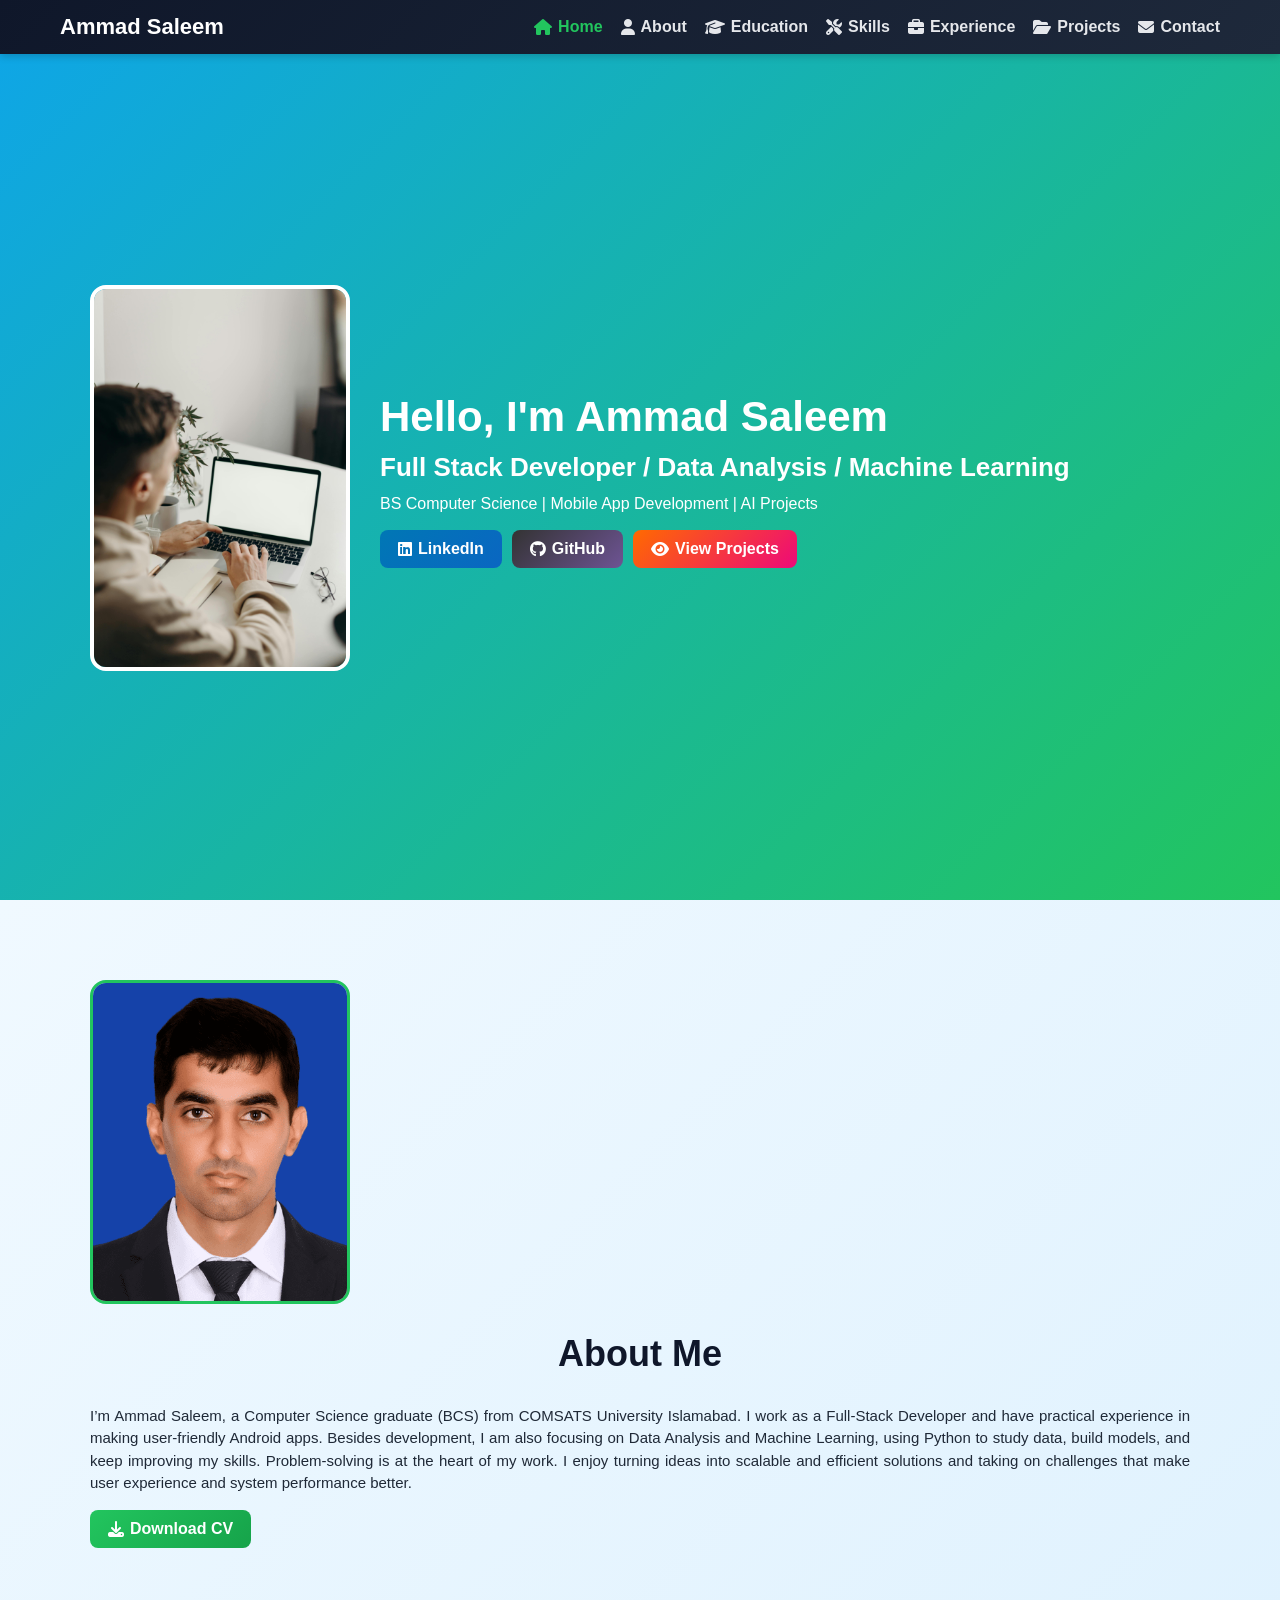
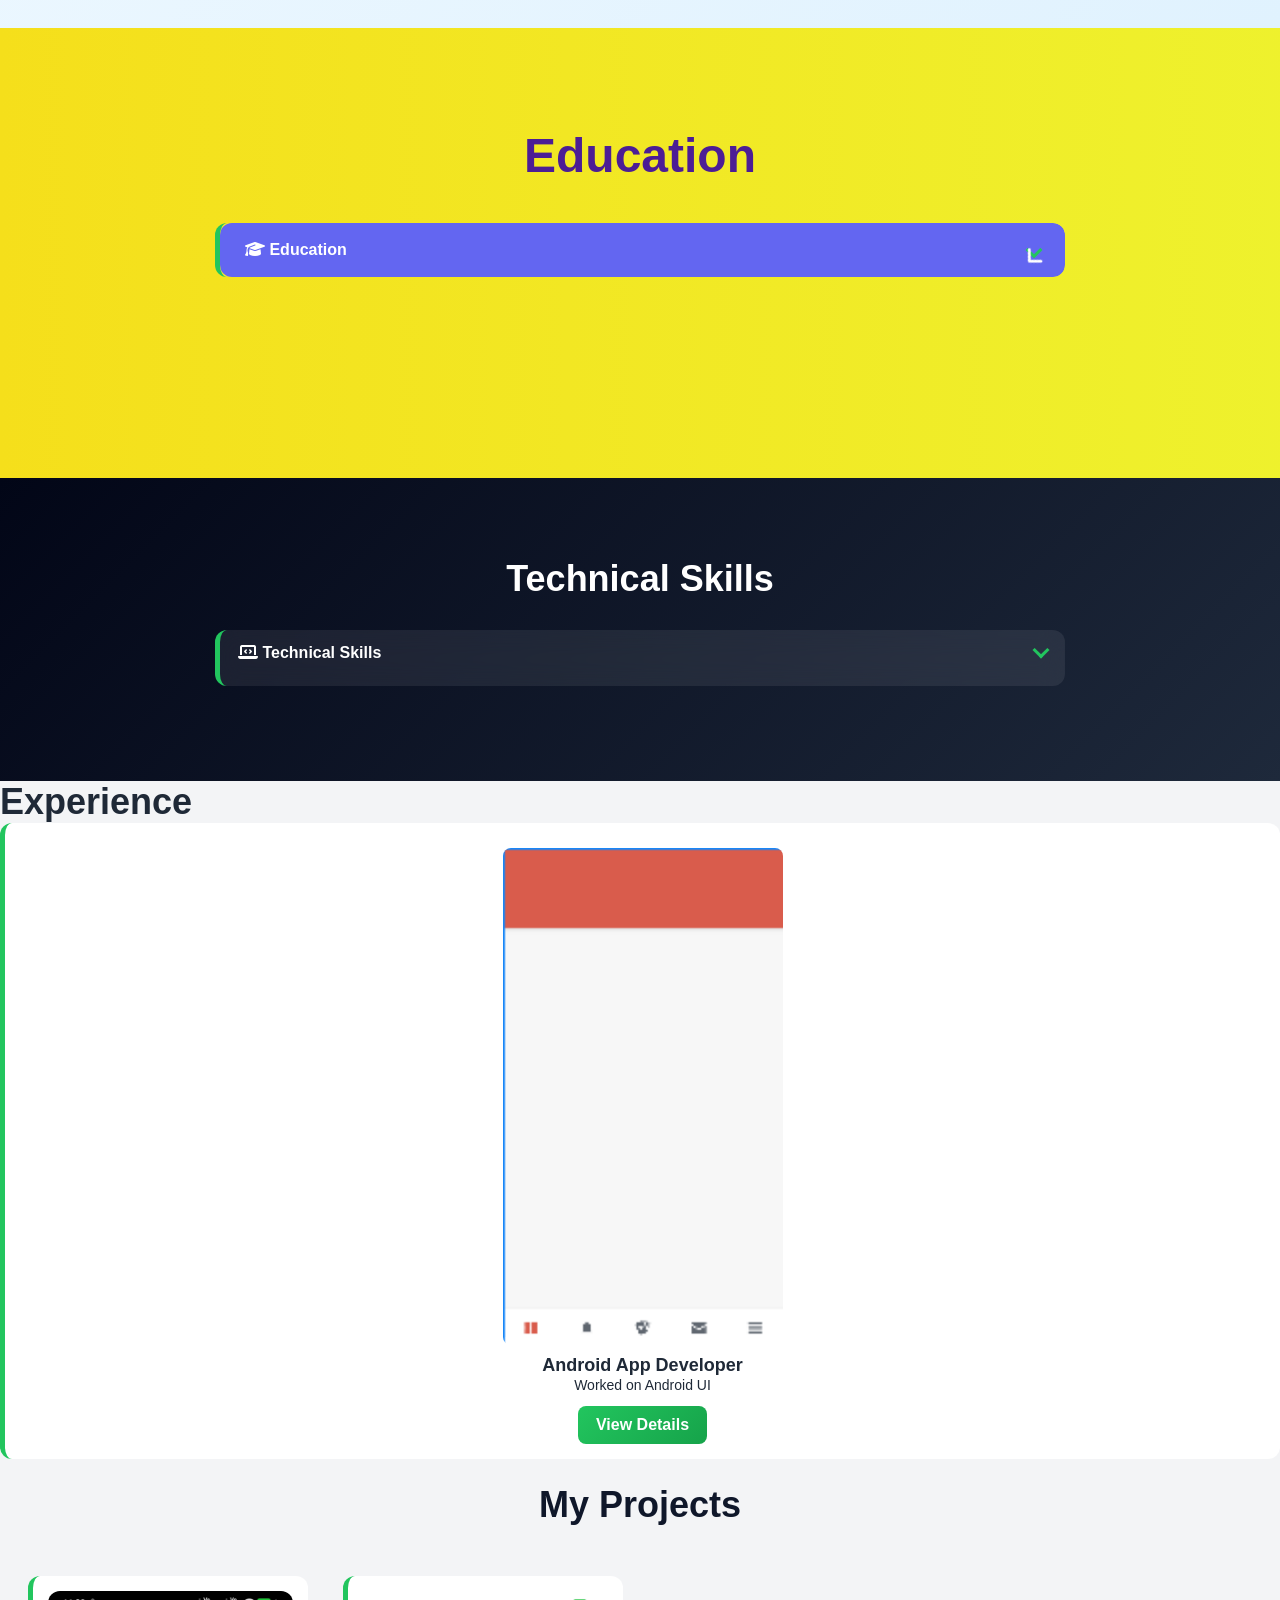
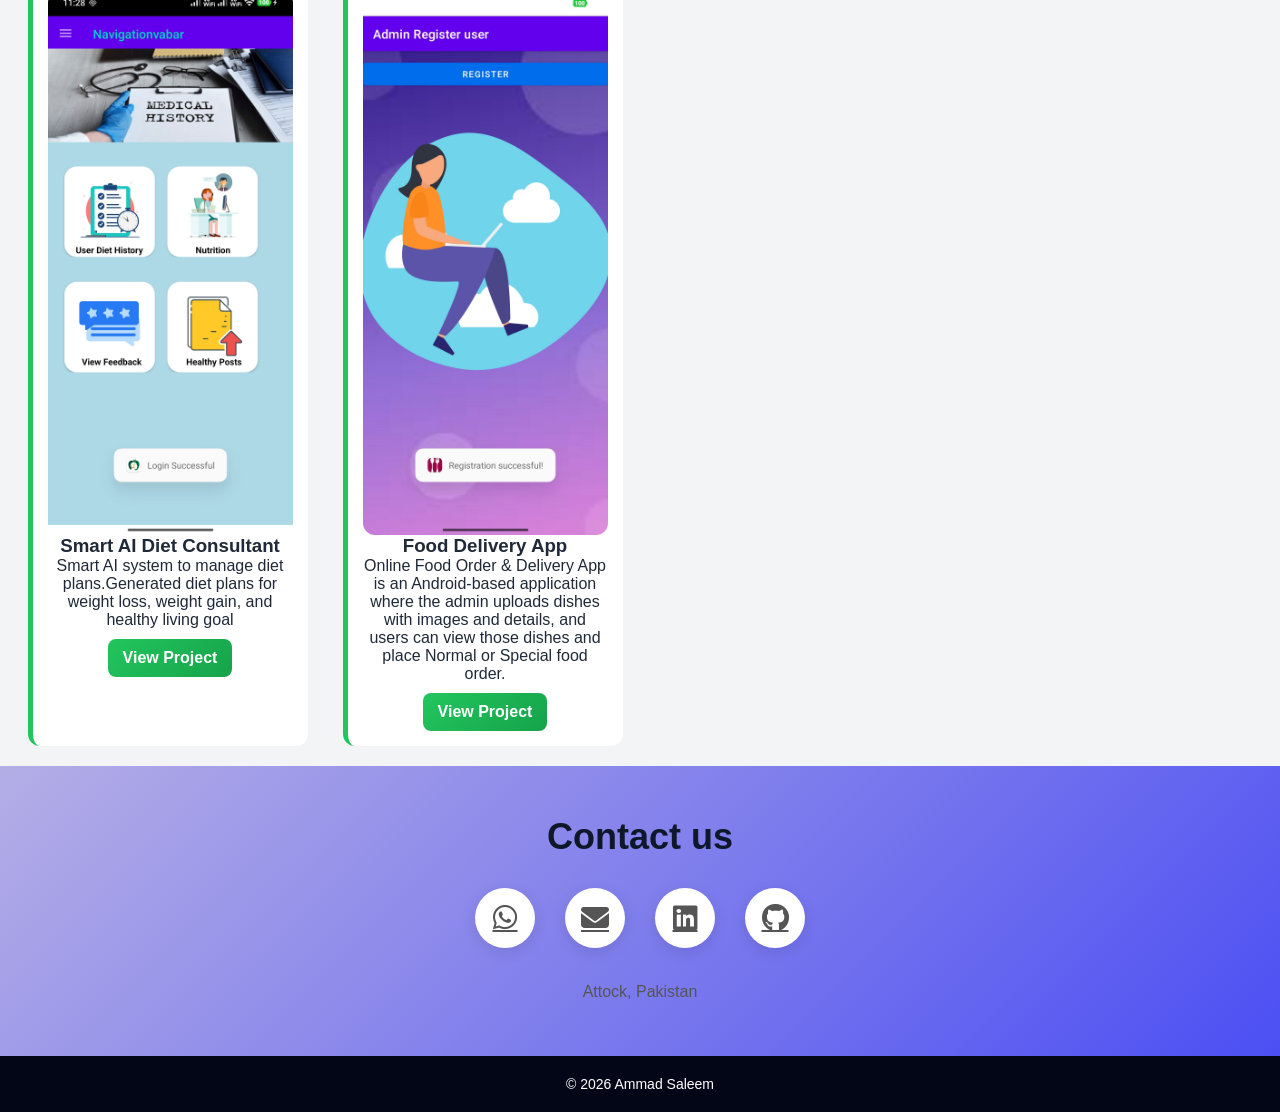
==== index.html @ 7e76c933 "update full" ====
<!DOCTYPE html>
<html lang="en">
<head>
    <meta charset="UTF-8">
    <meta name="viewport" content="width=device-width, initial-scale=1.0">
    <title>Ammad Saleem | Portfolio</title>
    
    <!-- Font Awesome for icons -->
    <link rel="stylesheet" href="https://cdnjs.cloudflare.com/ajax/libs/font-awesome/6.5.0/css/all.min.css">
    <script src="https://cdn.jsdelivr.net/npm/swiper@10/swiper-bundle.min.js"></script>
    <!-- Main CSS -->
    <link rel="stylesheet" href="style.css">
</head>
<body>

<!-- NAVBAR -->
 <nav>
    <div class="nav-container">
        <div class="logo">Ammad Saleem</div>
        <div class="hamburger"><i class="fas fa-bars"></i></div>
        <ul>
            <li><a href="#home" class="active"><i class="fas fa-home"></i><span>Home</span></a></li>
            <li><a href="#about"><i class="fas fa-user"></i><span>About</span></a></li>
            <li><a href="#education"><i class="fas fa-graduation-cap"></i><span>Education</span></a></li>

            <li><a href="#skills"><i class="fas fa-tools"></i><span>Skills</span></a></li>
            <li><a href="#experience"><i class="fas fa-briefcase"></i><span>Experience</span></a></li>
            <li><a href="#projects"><i class="fas fa-folder-open"></i><span>Projects</span></a></li>
            <li><a href="#contact"><i class="fas fa-envelope"></i><span>Contact</span></a></li>
        </ul>
    </div>
</nav>




<!-- HERO / ABOUT ME BANNER -->
<section id="home" class="section hero-banner">
    <div class="hero-banner-container">
        <div class="hero-img">
            <img src="img/aboutme.jpg" alt="Ammad Saleem">
        </div>
        <div class="hero-text">
            <h1>Hello, I'm Ammad Saleem</h1>
            <h2>Full Stack Developer / Data Analysis / Machine Learning</h2>
            <p>BS Computer Science | Mobile App Development | AI Projects</p>
            <div class="hero-buttons">
                <a href="https://www.linkedin.com/in/ammad-saleem-7264ab263" target="_blank" class="btn linkedin-btn">
                    <i class="fab fa-linkedin"></i> LinkedIn
                </a>
                <a href="https://github.com/ammad252" target="_blank" class="btn github-btn">
                    <i class="fab fa-github"></i> GitHub
                </a>
                <a href="#projects" class="btn projects-btn">
        <i class="fas fa-eye"></i> View Projects
    </a>
            </div>
        </div>
    </div>
</section>

<!-- ABOUT -->
<section id="about" class="section about-section">
    <div class="about-container">
        <div class="about-img">
            <img src="img/photo.png" alt="About Me">
        </div>
        <div class="about-text">
            <h2>About Me</h2>
            <p>I’m Ammad Saleem, a Computer Science graduate (BCS) from COMSATS University Islamabad.
I work as a Full-Stack Developer and have practical experience in making user-friendly Android apps. Besides development, I am also focusing on Data Analysis and Machine Learning, using Python to study data, build models, and keep improving my skills.
Problem-solving is at the heart of my work. I enjoy turning ideas into scalable and efficient solutions and taking on challenges that make user experience and system performance better.</p>
            <a href="files/CV.pdf" download class="download-btn">
                <i class="fas fa-download"></i> Download CV
            </a>
        </div>
    </div>
</section>
<!-- EDUCATION SECTION -->
<section id="education" class="section education-section">
    <h1 class="section-title">Education</h1>

    <div class="accordion">

        <div class="accordion-item">
            <button class="accordion-header">
                <span class="title"><i class="fas fa-graduation-cap"></i> Education</span>
                <span class="chevron"><i class="fas fa-chevron-down"></i></span>
            </button>
            <div class="accordion-content">
                <ul>  <li><strong>BS in Computer Science</strong> - COMSATS University Islamabad, Attock Campus </li>
            
                     <li><strong>Intermediate in Pre-Engineering</strong> - F.G Degree College Kamra</li>
                  
                    <li><strong>Matric in Computer Science</strong> - F.G Public High School, AMF Colony, PAC Kamra Cantt</li>
                       </ul>
            </div>
        </div>

    </div>
</section>

<!-- SKILLS -->
<!-- TECHNICAL SKILLS -->
<section id="skills" class="section skills-section">
    <h1 class="section-title">Technical Skills</h1>

    <div class="accordion">

        <div class="accordion-item">

            <!-- HEADER -->
            <button class="accordion-header">
                <span class="title">
                    <i class="fas fa-laptop-code"></i> Technical Skills
                </span>
                <span class="chevron"></span>
            </button>

            <!-- CONTENT -->
            <div class="accordion-content tech-grid">

                <!-- Programming -->
                <div class="tech-box">
                    <i class="fas fa-code tech-icon"></i>
                    <h3>Programming</h3>
                    <p>
                        Java, Python, Dart and JavaScript developer with strong
                        OOP concepts and problem-solving skills.
                    </p>
                </div>

                <!-- Mobile Dev -->
                <div class="tech-box">
                    <i class="fas fa-mobile-alt tech-icon"></i>
                    <h3>Mobile Development</h3>
                    <p>
                        Android (Java) & Flutter apps with modern UI,
                        Firebase integration and API handling.
                    </p>
                </div>

                <!-- Data & AI -->
                <div class="tech-box">
                    <i class="fas fa-brain tech-icon"></i>
                    <h3>Data & AI</h3>
                    <p>
                        Data Analysis using Python, Pandas, NumPy and
                        basic Machine Learning model development.
                    </p>
                </div>

                <!-- Tools -->
                <div class="tech-box">
                    <i class="fas fa-tools tech-icon"></i>
                    <h3>Tools</h3>
                    <p>
                        Git, GitHub, Figma, Canva and Microsoft Office
                        for development, design and documentation.
                    </p>
                </div>
 <div class="tech-box">
                    <i class="fas fa-language tech-icon"></i>
                    <h3>Languages</h3>
                    <p>
                        English: Basic<br>
                        Urdu: Native
                    </p>
                </div>
            </div>
        </div>

    </div>
</section>


       

<!-- EXPERIENCE -->
<section id="experience" class="section-experience-section">
    <h2>Experience</h2>
    <div class="card">
    <img src="img/food2.png" alt="Experience 1" class="card-img">
    <h3>Android App Developer</h3>
    <p>Worked on Android UI</p>
    <a href="experience.html" class="view-btn">View Details</a>
</div>


</section>

<!-- PROJECTS -->
 <!-- PROJECTS -->


<section id="projects" class="projects-page">
  <h2 class="section-title">My Projects</h2>

  <div class="projects-container">
    <!-- Project 1 -->



    <div class="project-card">
      <img src="img/admindahsbaord.jpg" class="project-img">
      <h3 class="project-title">Smart AI Diet Consultant</h3>
      <p class="project-desc">Smart AI system to manage diet plans.Generated diet plans for weight loss, weight gain,
and healthy living goal</p>
      <a href="project.html" class="view-btn" target="_blank">View Project</a>
    </div>
        <!-- Project 2 -->
    <div class="project-card">
      <img src="img/foodapp.jpg" class="project-img">
      <h3 class="project-title">Food Delivery App</h3>
      <p class="project-desc">Online Food Order & Delivery App is an Android-based application where the admin uploads dishes with images and details, and users can view those dishes and place Normal or Special food order.</p>
      <a href="FoodApp.html" class="view-btn" target="_blank">View Project</a>
    </div>
    <!-- Project 3 -->
    <!-- <div class="project-card">
      <img src="https://picsum.photos/400/300?3" class="project-img">
      <h3 class="project-title">Kids Learning App</h3>
      <p class="project-desc">Educational learning app for kids.</p>
      <a href="projects/kids-learning.html" class="view-btn" target="_blank">View Project</a>
    </div> -->

    <!-- Project 4 -->
    <!-- <div class="project-card">
      <img src="https://picsum.photos/400/300?4" class="project-img">
      <h3 class="project-title">Barber Booking App</h3>
      <p class="project-desc">Book barber appointments online.</p>
      <a href="projects/barber-app.html" class="view-btn" target="_blank">View Project</a>
    </div> -->
  </div>
</section>
<!-- CONTACT -->
 <!-- CONTACT -->
 <!-- CONTACT -->
<section id="contact" class="section contact-section">
    <h2 class="section-title">Contact us</h2>
    <div class="contact-container">
        <!-- Contact Icons -->
        <div class="contact-icons">
            <a href="https://wa.me/923115148765" target="_blank" class="contact-icon whatsapp">
                <i class="fab fa-whatsapp"></i>

            </a>
      <!-- Email Icon -->
<a href="mailto:ammadsaleem252@gmail.com" class="contact-icon email" title="Send Email">
    <i class="fas fa-envelope"></i>
</a>

 
            <a href="https://www.linkedin.com/in/ammad-saleem-7264ab263" target="_blank" class="contact-icon linkedin">
                <i class="fab fa-linkedin"></i>
            </a>
            <a href="https://github.com/ammad252" target="_blank" class="contact-icon github">
                <i class="fab fa-github"></i>
            </a>
        </div>
        <p>Attock, Pakistan</p>
    </div>
</section>




<!-- FOOTER -->
<footer>
    © 2026 Ammad Saleem
</footer>

<!-- JS -->
<script src="script.js"></script>
</body>
</html>
---- style.css ----
/* =========================
GLOBAL RESET
========================= */
* {
  margin: 0;
  padding: 0;
  box-sizing: border-box;
  font-family: "Poppins", "Segoe UI", sans-serif;
}

html {
  scroll-behavior: smooth;
}

body {
  background: #f3f4f6;
  color: #1f2937;
  overflow-x: hidden;
}

/* =========================
NAVBAR
========================= */
nav {
  position: fixed;
  top: 0;
  width: 100%;
  background: linear-gradient(135deg,#0f172a,#1e293b);
  z-index: 1000;
  box-shadow: 0 2px 8px rgba(0,0,0,0.2);
}

.nav-container {
  max-width: 1200px;
  margin: auto;
  display: flex;
  justify-content: space-between;
  align-items: center;
  padding: 14px 20px;
}

.logo {
  color: #fff;
  font-size: 22px;
  font-weight: 700;
}

nav ul {
  list-style: none;
  display: flex;
  gap: 18px;
}

nav ul li a {
  text-decoration: none;
  color: #e5e7eb;
  font-weight: 600;
  transition: 0.3s;
}

nav ul li a:hover,
nav ul li a.active {
  color: #22c55e;
}

.hamburger {
  display: none;
  font-size: 28px;
  color: #fff;
  cursor: pointer;
}



/* Desktop */
nav ul {
    display: flex;
    gap: 18px;
    list-style: none;
}

nav ul li a {
    display: flex;
    align-items: center;
    gap: 6px;
    text-decoration: none;
    color: #e5e7eb;
    font-weight: 600;
    transition: 0.3s;
}

nav ul li a:hover,
nav ul li a.active {
    color: #22c55e;
}

/* Mobile / Tablet */


/* ================ MOBILE & TABLET NAVBAR ================ */
@media (max-width: 992px) {  /* tablet + mobile */
    .nav-container {
        justify-content: space-between;
        padding: 10px 15px;
    }

    nav .logo {
        font-size: 20px;      /* mobile ke liye chhota */
        margin-left: 10px;    /* thoda right shift */
    }

    nav ul {
        position: absolute;
        top: 60px;             /* navbar ke niche */
        left: 0;
        width: 100%;
        flex-direction: column;
        background: linear-gradient(135deg,#0f172a,#1e293b);
        display: none;         /* initially hidden */
        text-align: center;
        padding: 10px 0;
        z-index: 999;
    }

    nav ul li {
        margin: 8px 0;         /* spacing between items */
    }

    nav ul li a {
        font-size: 14px;       /* mobile text size */
        color: #e5e7eb;
        display: flex;
        align-items: center;
        justify-content: center;
        gap: 6px;              /* icon aur text ke beech gap */
    }

    .hamburger {
        display: block;
        font-size: 24px;
        cursor: pointer;
    }

    /* Toggle menu when nav has nav-open class */
    nav.nav-open ul {
        display: flex;
    }
}

/* Desktop hamburger hide */
.hamburger {
    display: none;
}


/* =========================
HERO SECTION
========================= */
/* Projects Button */
.projects-btn {
    background: linear-gradient(135deg,#ff6a00,#ee0979);
    color: #fff;
}

.projects-btn:hover {
    transform: translateY(-3px);
}
/* Common Button Styles */
.hero-buttons .btn {
    display: inline-flex;
    align-items: center;
    gap: 6px;
    padding: 10px 18px;
    border-radius: 8px;
    font-weight: 600;
    text-decoration: none;
    transition: 0.3s;
    color: #fff;
}

/* Gradient Buttons */
.linkedin-btn { background: linear-gradient(135deg,#0077B5,#0A66C2); }
.github-btn   { background: linear-gradient(135deg,#333,#6e5494); }
.projects-btn { background: linear-gradient(135deg,#ff6a00,#ee0979); }

.hero-buttons .btn:hover { transform: translateY(-3px); }

/* Text next to icon */
.hero-buttons .btn-text { display: inline; font-size: 14px; }

/* =========================
Responsive: Mobile / Tablet
========================= */

/* Tablet */
@media (max-width: 992px) {
    .hero-buttons .btn { padding: 10px 14px; gap: 4px; font-size: 13px; }
    .hero-buttons .btn i { font-size: 18px; }
}

/* Mobile */
@media (max-width: 600px) {
    .hero-buttons { flex-direction: row; justify-content: center; flex-wrap: wrap; gap: 10px; }
    .hero-buttons .btn { padding: 10px; font-size: 0; gap: 0; } /* hide text */
    .hero-buttons .btn i { font-size: 20px; } /* only icon visible */
}

.hero-banner {
  min-height: 100vh;
  padding: 120px 40px 60px;
  background: linear-gradient(135deg,#0ea5e9,#22c55e);
  display: flex;
  align-items: center;
  justify-content: center;
  color: #fff;
}

.hero-banner-container {
  display: flex;
  align-items: center;
  flex-wrap: wrap;
  gap: 30px;
  max-width: 1100px;
  width: 100%;
}

.hero-img img {
  width: 320px;
  max-width: 100%;
  border-radius: 16px;
  border: 4px solid #fff;
}

.hero-text h1 {
  font-size: 42px;
  line-height: 1.2;
}

.hero-text h2 {
  font-size: 26px;
  margin: 10px 0;
}

.hero-text p {
  font-size: 16px;
  line-height: 1.4;
}

.hero-buttons {
  display: flex;
  gap: 10px;
  flex-wrap: wrap;
  margin-top: 15px;
}

.btn {
  display: inline-flex;
  align-items: center;
  gap: 6px;
  padding: 10px 18px;
  border-radius: 8px;
  text-decoration: none;
  font-weight: 600;
  color: #fff;
  transition: 0.3s;
}

.linkedin-btn {
  background: linear-gradient(135deg,#0077B5,#0A66C2);
}

.github-btn {
  background: linear-gradient(135deg,#333,#6e5494);
}

.btn:hover {
  transform: translateY(-3px);
}

/* =========================
ABOUT SECTION
========================= */
.about-section {
  padding: 80px 20px;
  background: linear-gradient(135deg,#f0f9ff,#e0f2fe);
}

.about-container {
  max-width: 1100px;
  margin: auto;
  display: flex;
  align-items: center;
  gap: 25px;
  flex-wrap: wrap;
}

.about-img img {
  width: 260px;
  border-radius: 12px;
  border: 3px solid #22c55e;
}

.about-text h2 {
  font-size: 32px;
  margin-bottom: 10px;
}

.about-text p {
  font-size: 15px;
  line-height: 1.5;
  text-align: justify;
  margin-bottom: 15px;
}

.download-btn {
  display: inline-flex;
  align-items: center;
  gap: 6px;
  padding: 10px 18px;
  border-radius: 8px;
  background: linear-gradient(135deg,#22c55e,#16a34a);
  color: #fff;
  font-weight: 600;
  text-decoration: none;
}

.download-btn:hover {
  transform: translateY(-2px);
}

/* =========================
SKILLS ACCORDION
========================= */
.skills-section {
  padding: 80px 20px;
  background: linear-gradient(135deg,#020617,#1e293b);
  color: #fff;
}

.section-title {
  text-align: center;
  font-size: 36px;
  margin-bottom: 40px;
}

.accordion {
  max-width: 850px;
  margin: auto;
}

.accordion-item {
  background: rgba(255,255,255,0.08);
  backdrop-filter: blur(12px);
  margin-bottom: 15px;
  border-radius: 12px;
  overflow: hidden;
  border-left: 5px solid #22c55e;
}

.accordion-header {
  width: 100%;
  padding: 14px 18px;
  display: flex;
  justify-content: space-between;
  cursor: pointer;
  background: transparent;
  border: none;
}

.accordion-header .title {
  font-weight: 600;
  font-size: 16px;
}

.chevron {
  width: 12px;
  height: 12px;
  border-right: 3px solid #22c55e;
  border-bottom: 3px solid #22c55e;
  transform: rotate(45deg);
  transition: 0.3s;
}

.accordion-item.active .chevron {
  transform: rotate(-135deg);
}

.accordion-content {
  max-height: 0;
  overflow: hidden;
  transition: 0.4s;
  padding: 0 18px;
}

 .accordion-item.active .accordion-content {
  max-height: 1000px;   /* BIG HEIGHT */
  padding: 10px 18px;
}

.accordion-content ul {
  padding: 10px 0;
  list-style: disc;
  margin-left: 20px;
}
/* =========================
TECHNICAL SKILLS GRID
========================= */

.tech-grid {
  display: grid;
  grid-template-columns: repeat(4, 1fr);
  gap: 18px;
  padding-top: 10px;
}

/* Skill Box */
.tech-box {
  background: rgba(255,255,255,0.08);
  border-radius: 12px;
  padding: 18px;
  text-align: center;
  transition: 0.3s;
  border: 1px solid rgba(255,255,255,0.1);
}

.tech-box:hover {
  transform: translateY(-6px);
  background: rgba(34,197,94,0.15);
}

/* Icons */
.tech-icon {
  font-size: 28px;
  margin-bottom: 10px;
  color: #22c55e;
}

/* Titles */
.tech-box h3 {
  font-size: 16px;
  margin-bottom: 6px;
}

/* Paragraph */
.tech-box p {
  font-size: 13px;
  line-height: 1.4;
}

/* =========================
RESPONSIVE
========================= */

/* =========================
TECHNICAL SKILLS GRID DEFAULT (Desktop)
4 Columns
========================= */

.tech-grid {
  display: grid;
  grid-template-columns: repeat(4, 1fr);
  gap: 18px;
}


/* =========================
TABLET CSS
2 - 2 Pair
========================= */
@media (max-width: 992px) {

  .tech-grid {
    grid-template-columns: repeat(2, 1fr);
    gap: 14px;
  }

  .tech-box {
    padding: 14px;
  }

  .tech-icon {
    font-size: 22px;
  }

  .tech-box h3 {
    font-size: 14px;
  }

  .tech-box p {
    font-size: 12px;
  }

}


/* =========================
MOBILE CSS
2 - 2 Pair
========================= */
@media (max-width: 600px) {

  .tech-grid {
    grid-template-columns: repeat(2, 1fr);
    gap: 12px;
  }

  .tech-box {
    padding: 10px;
  }

  .tech-icon {
    font-size: 18px;
  }

  .tech-box h3 {
    font-size: 12px;
  }

  .tech-box p {
    font-size: 10px;
  }

}


/* =========================
SMALL MOBILE (Extra Small)
Still 2 Pair
========================= */
@media (max-width: 380px) {

  .tech-grid {
    grid-template-columns: repeat(2, 1fr);
    gap: 10px;
  }

  .tech-icon {
    font-size: 16px;
  }

  .tech-box h3 {
    font-size: 11px;
  }

  .tech-box p {
    font-size: 9px;
  }

}
/* Tablet → 2 per row */
/* Accordion Header Text (Technical Skills) */
.accordion-header .title {
    color: #ffffff; /* White color for header text */
}
/* =========================
PROJECTS SECTION
========================= */
 
/* =========================
RESPONSIVE PROJECTS
========================= */
/* =========================
PROJECTS SECTION
========================= */

 /* =========================
PROJECTS SLIDER / CARDS
========================= */
/* =========================
PROJECTS SECTION
========================= */
 /* Projects Grid */
.projects-container {
    display: grid;
    grid-template-columns: repeat(4, 1fr); /* Desktop: 4 in one row */
    gap: 20px;
    justify-items: center;
    padding: 20px;
}

/* Project Card */
.project-card {
    background: #fff;
    border-radius: 12px;
    padding: 15px;
    text-align: center;
    border-left: 5px solid #22c55e;
    display: flex;
    flex-direction: column;
    align-items: center;
    max-width: 280px;
}

.project-card img {
    width: 100%;
    border-radius: 12px;
}

.project-card .view-btn {
    margin-top: 10px;
    background: linear-gradient(135deg,#22c55e,#16a34a);
    color: #fff;
    padding: 10px 15px;
    border-radius: 8px;
    text-decoration: none;
    font-weight: 600;
    display: inline-block;
}
.projects-page h2 {
    font-weight: 700;
    margin-bottom: 30px;
    text-align: center;
    color: #0f172a; /* ya white agar dark background */
    font-size: 36px;
}
/* SECTION TITLES FIX */
.section-title,
.experience-section h2,
.projects-page h2,
.about-section h2,
.contact-section h2 {
    font-weight: 700;
    margin-bottom: 30px;
    text-align: center;
    color: #0f172a; /* agar dark background ho to #fff use karo */
    z-index: 10;    /* upar dikhne ke liye */
    position: relative; /* ensure overlay issues nahi */
}
/* Desktop default */
.section-title,
.section-experience-section h2,
.projects-page h2,
.about-section h2,
.contact-section h2 {
    font-size: 36px;
}

/* Tablet */
@media (max-width: 992px) {
    .section-title,
    .section-experience-section h2,
    .projects-page h2,
    .about-section h2,
    .contact-section h2 {
        font-size: 28px;
    }
}

/* Mobile */
@media (max-width: 600px) {
    .section-title,
    .section-experience-section h2,
    .projects-page h2,
    .about-section h2,
    .contact-section h2 {
        font-size: 22px;
    }
}

/* Extra small mobile */
@media (max-width: 380px) {
    .section-title,
    .section-experience-section h2,
    .projects-page h2,
    .about-section h2,
    .contact-section h2 {
        font-size: 18px;
    }
}

/* =========================
Responsive
========================= */

/* Tablet: 2 per row */
@media (max-width: 992px) {
    .projects-container {
        grid-template-columns: repeat(2, 1fr); /* 2×2 layout */
        gap: 18px;
    }
}

/* Mobile: 2 per row */
@media (max-width: 600px) {
    .projects-container {
        grid-template-columns: repeat(2, 1fr); /* same 2×2 layout */
        gap: 15px;
    }

    .project-card {
        max-width: 160px;
        padding: 10px;
    }

    .project-card .view-btn {
        padding: 8px 12px;
        font-size: 12px;
    }
}

/* Extra Small Mobile */
@media (max-width: 380px) {
    .projects-container {
        grid-template-columns: repeat(2, 1fr);
        gap: 10px;
    }

    .project-card {
        max-width: 140px;
        padding: 8px;
    }

    .project-card .view-btn {
        padding: 6px 10px;
        font-size: 11px;
    }
}


/* Mobile - max-width: 600px */
 



/* =========================
CARDS / EXPERIENCE / PROJECTS
========================= */
.card {
  background: #fff;
  padding: 15px;
  border-radius: 12px;
  text-align: center;
  border-left: 5px solid #22c55e;
  margin-bottom: 25px;
}

.card-img {
  width: 100%;
  max-width: 280px;
  height: auto;
  border-radius: 8px;
  margin: 10px auto;
  display: block;
}

.card h3 {
  font-size: 18px;
  margin-top: 8px;
}

.card p {
  font-size: 14px;
  line-height: 1.4;
}

/* =========================
CONTACT
========================= */
.contact-section {
  padding: 80px 20px;
  background: linear-gradient(135deg,#b4aee6,#4c4ff3);
}

.contact-container p {
  margin: 5px 0;
}

/* =========================
FOOTER
========================= */
footer {
  text-align: center;
  padding: 20px;
  background: #020617;
  color: #fff;
  font-size: 14px;
}

/* =========================
RESPONSIVE DESIGN
========================= */

/* Tablet */
@media (max-width: 992px) {
  .hero-banner-container,
  .about-container {
    flex-direction: column;
    text-align: center;
  }

  .hero-img img { width: 220px; }
  .hero-text h1 { font-size: 28px; }
  .hero-text h2 { font-size: 20px; }
  .hero-text p  { font-size: 14px; }
  .about-text h2 { font-size: 24px; }
  .about-text p  { font-size: 13px; }
  .card-img { max-width: 200px; }
}

/* Mobile */
@media (max-width: 768px) {
  nav ul {
    position: absolute;
    top: 60px;
    width: 100%;
    left: 0;
    background: #0f172a;
    flex-direction: column;
    display: none;
    text-align: center;
  }

  nav.nav-open ul {
    display: flex;
  }

  .hamburger { display: block; }

  .hero-banner { padding: 80px 20px; }
  .hero-img img { width: 180px; }
  .hero-text h1 { font-size: 22px; }
  .hero-text h2 { font-size: 16px; }
  .hero-text p  { font-size: 13px; }

  .about-img img { width: 150px; }
  .about-text h2 { font-size: 20px; }
  .about-text p  { font-size: 12px; }
  .card-img { max-width: 160px; }
}

/* Small Mobile */
@media (max-width: 380px) {
  .hero-img img { width: 140px; }
  .about-img img { width: 120px; }
  .hero-text h1 { font-size: 18px; }
  .hero-text h2 { font-size: 14px; }
  .hero-text p  { font-size: 11px; }
  .about-text h2 { font-size: 16px; }
  .about-text p  { font-size: 10px; }
  .card-img { max-width: 140px; }
  .section-title { font-size: 24px; }
}
 

/* Responsive */
 /* =========================
RESPONSIVE DESIGN - HERO / ABOUT / CARDS / PROJECTS
========================= */

/* Desktop - default sizes are already defined above */

/* Tablet: max-width 992px */
@media (max-width: 992px) {
    /* HERO */
    .hero-banner { padding: 100px 20px; }
    .hero-img img { width: 220px; }
    .hero-text h1 { font-size: 28px; }
    .hero-text h2 { font-size: 20px; }
    .hero-text p  { font-size: 14px; }
    .hero-buttons .btn { padding: 10px 14px; gap: 4px; font-size: 13px; }
    .hero-buttons .btn i { font-size: 18px; }

    /* ABOUT */
    .about-img img { width: 180px; }
    .about-text h2 { font-size: 24px; }
    .about-text p { font-size: 13px; }

    /* CARDS */
    .card-img { max-width: 200px; }
    .card h3 { font-size: 16px; }
    .card p { font-size: 13px; }

    /* PROJECTS */
    
}

/* Mobile: max-width 600px */
@media (max-width: 600px) {
    /* HERO */
    .hero-banner { padding: 80px 15px; }
    .hero-img img { width: 150px; }
    .hero-text h1 { font-size: 20px; }
    .hero-text h2 { font-size: 16px; }
    .hero-text p  { font-size: 12px; }
    .hero-buttons { justify-content: center; flex-wrap: wrap; gap: 8px; }
    .hero-buttons .btn { padding: 10px; font-size: 0; gap: 0; } /* hide text, show icon only */
    .hero-buttons .btn i { font-size: 20px; }

    /* ABOUT */
    .about-img img { width: 140px; }
    .about-text h2 { font-size: 20px; }
    .about-text p { font-size: 12px; }

    /* CARDS */
    .card-img { max-width: 160px; }
    .card h3 { font-size: 14px; }
    .card p { font-size: 11px; }

    /* PROJECTS */
    .projects-container { grid-template-columns: 1fr; gap: 12px; }
    .project-title { font-size: 16px; }
    .project-short-desc { font-size: 12px; }
    .project-details { font-size: 11px; }
    .view-project { padding: 6px 12px; font-size: 12px; }
}

/* Extra Small Mobile: max-width 380px */
@media (max-width: 380px) {
    .hero-img img { width: 120px; }
    .hero-text h1 { font-size: 18px; }
    .hero-text h2 { font-size: 14px; }
    .hero-text p { font-size: 11px; }

    .about-img img { width: 110px; }
    .about-text h2 { font-size: 18px; }
    .about-text p { font-size: 10px; }

    .card-img { max-width: 140px; }
    .card h3 { font-size: 12px; }
    .card p { font-size: 10px; }

    .projects-container { gap: 10px; }
    .project-title { font-size: 14px; }
    .project-short-desc { font-size: 11px; }
    .project-details { font-size: 10px; }
    .view-project { padding: 5px 10px; font-size: 11px; }
}
/* =========================
PARAGRAPH HEIGHT CONTROL - DESKTOP
========================= */
 /* =========================
HERO & ABOUT IMAGES RESPONSIVE SIZE
========================= */

/* Desktop */
.hero-img img,
.about-img img {
    width: 260px;         /* chhota size desktop par */
    max-width: 100%;
    height: auto;
    border-radius: 16px;
}

/* Tablet */
@media (max-width: 992px) {
    .hero-img img,
    .about-img img {
        width: 180px;     /* thoda chhota tablet ke liye */
    }
}

/* Mobile */
@media (max-width: 600px) {
    .hero-img img,
    .about-img img {
        width: 140px;     /* chhota mobile ke liye */
    }
}

/* Mobile: sirf icon dikhaye, text hide */
@media (max-width: 600px) {
    .hero-buttons .btn {
        padding: 10px;          /* sirf icon ke liye padding */
        font-size: 0;            /* text hide */
        justify-content: center; /* icon center */
    }
    .hero-buttons .btn i {
        font-size: 20px;         /* icon size */
        color: #fff;
    }
}

/* =========================
SECTION TITLES - DEFAULT (Desktop)
========================= */
.section-title,
.experience-section h2,
.projects-section h2 {
    font-weight: 700;
    margin-bottom: 30px;
    text-align: center;
    color: #0f172a; /* Dark text color */
}

/* Desktop default */
.section-title,
.experience-section h2,
.projects-section h2 {
    font-size: 36px;
}

/* Tablet: max-width 992px */
@media (max-width: 992px) {
    .section-title,
    .experience-section h2,
    .projects-section h2 {
        font-size: 28px; /* thoda chhota tablet ke liye */
    }
}

/* Mobile: max-width 600px */
@media (max-width: 600px) {
    .section-title,
    .experience-section h2,
    .projects-section h2 {
        font-size: 22px; /* mobile ke liye */
    }
}

/* Extra Small Mobile: max-width 380px */
@media (max-width: 380px) {
    .section-title,
    .experience-section h2,
    .projects-section h2 {
        font-size: 18px; /* extra small mobile */
    }
}
/* =========================
SECTION TITLES COLOR & SIZE
========================= */
.section-title,
.experience-section h2,
.projects-section h2 {
    font-weight: 700;
    margin-bottom: 30px;
    text-align: center;
    color: #ffffff; /* white color for all titles */
}

/* Desktop default */
.section-title,
.experience-section h2,
.projects-section h2 {
    font-size: 36px;
}

/* Tablet: max-width 992px */
@media (max-width: 992px) {
    .section-title,
    .experience-section h2,
    .projects-section h2 {
        font-size: 28px;
    }
}

/* Mobile: max-width 600px */
@media (max-width: 600px) {
    .section-title,
    .experience-section h2,
    .projects-section h2 {
        font-size: 22px;
    }
}

/* Extra Small Mobile: max-width 380px */
@media (max-width: 380px) {
    .section-title,
    .experience-section h2,
    .projects-section h2 {
        font-size: 18px;
    }
}





/* =========================
CONTACT SECTION
========================= */
 .contact-section {
    padding: 50px 20px;
    background-color: #f7f7f7;
    text-align: center;
}

.contact-container {
    display: flex;
    flex-direction: column;
    align-items: center;
    gap: 20px;
}

.contact-icons {
    display: flex;
    gap: 30px;
}

.contact-icon {
    display: flex;
    align-items: center;
    justify-content: center;
    width: 60px;
    height: 60px;
    background-color: #fff;
    color: #555;
    font-size: 28px;
    border-radius: 50%;
    box-shadow: 0 4px 15px rgba(0,0,0,0.1);
    transition: transform 0.3s, background-color 0.3s, color 0.3s;
}

.contact-icon:hover {
    transform: translateY(-5px);
}

.contact-icon.whatsapp:hover {
    background-color: #25d366;
    color: #fff;
}

.contact-icon.linkedin:hover {
    background-color: #0a66c2;
    color: #fff;
}

.contact-icon.github:hover {
    background-color: #333;
    color: #fff;
}

.contact-section p {
    margin-top: 15px;
    font-size: 16px;
    color: #555;
}
.contact-icon.email:hover {
    background-color: #EA4335; /* Gmail red */
    color: #fff;
}

/* Responsive */
@media (max-width: 600px) {
    .contact-icons {
        gap: 20px;
    }
    .contact-icon {
        width: 50px;
        height: 50px;
        font-size: 24px;
    }
}

/* =========================
RESPONSIVE GRID & NAV FIX
========================= */

/* Desktop: 4 project cards, nav horizontal */
.projects-container {
    display: grid;
    grid-template-columns: repeat(4, 1fr);
    gap: 20px;
    justify-items: center;
}

/* Tablet: 2 per row */
@media (max-width: 992px) and (min-width: 768px) {
    .projects-container {
        grid-template-columns: repeat(2, 1fr);
    }

    nav ul {
        position: absolute;
        top: 60px;
        left: 0;
        width: 100%;
        background: linear-gradient(135deg,#0f172a,#1e293b);
        flex-direction: column;
        display: none;
        text-align: center;
        padding: 10px 0;
        z-index: 999;
    }

    nav.nav-open ul { display: flex; }
    .hamburger { display: block; }
}

/* Mobile: 2 per row */
@media (max-width: 767px) {
    .projects-container { grid-template-columns: repeat(2, 1fr); }
    .contact-container { flex-direction: column; gap: 20px; }
}

/* Extra small mobile <380px */
@media (max-width: 380px) {
    .projects-container { gap: 10px; }
    .project-card { max-width: 140px; padding: 8px; }
}


/* EDUCATION SECTION */
 /* EDUCATION SECTION */
.education-section {
    padding: 100px 20px 60px 20px; /* top gap from page start */
    background-color: #d7e2e9; /* Light blue background - change yahan */
    min-height: 50vh;
}

/* Agar gradient chahiye */
.education-section {
    padding: 100px 20px 60px 20px;
    background: linear-gradient(to right, #f5df1b, #eef123f3); /* Light purple gradient */
    min-height: 50vh;
}

/* Container to align content */
.education-container {
    max-width: 1000px;
    margin: 0 auto;
}

/* Section Title */
.education-section .section-title {
    font-size: 48px; /* Desktop */
    font-weight: 700;
    text-align: center;
    margin-bottom: 40px;
    color: #4c1d95;
}

/* Accordion Item */
.education-section .accordion-item {
    margin-bottom: 25px;
}

/* Accordion Header */
.education-section .accordion-header {
    display: flex;
    justify-content: space-between;
    align-items: center;
    background: #6366f1;
    color: #fff;
    padding: 18px 25px;
    border-radius: 12px;
    cursor: pointer;
    font-weight: 600;
    font-size: 22px; /* Desktop */
    border: none;
    transition: background 0.3s;
}

.education-section .accordion-header:hover {
    background: #4f46e5;
}

/* Chevron rotation */
.education-section .accordion-header .chevron i {
    transition: transform 0.3s;
}
.education-section .accordion-header.active .chevron i {
    transform: rotate(180deg);
}

/* Accordion Content */
.education-section .accordion-content {
    display: none;
    padding: 20px 25px;
    background: #f8fafc;
    border-radius: 12px;
    margin-top: 10px;
}

/* Education List */
.education-section .accordion-content ul {
    list-style: disc;
    padding-left: 20px;
    line-height: 1.8;
}
.education-section .accordion-content ul li {
    margin-bottom: 12px;
    font-size: 18px;
}

/* Responsive Adjustments */
@media(max-width:1200px){
    .education-section .section-title { font-size: 40px; }
    .education-section .accordion-header { font-size: 20px; padding: 16px 20px; }
    .education-section .accordion-content ul li { font-size: 16px; }
}
@media(max-width:992px){
    .education-section .section-title { font-size: 36px; }
    .education-section .accordion-header { font-size: 18px; padding: 14px 18px; }
    .education-section .accordion-content ul li { font-size: 15px; }
}
@media(max-width:768px){
    .education-section .section-title { font-size: 32px; }
    .education-section .accordion-header { font-size: 16px; padding: 12px 16px; }
    .education-section .accordion-content ul li { font-size: 14px; }
}
@media(max-width:480px){
    .education-section .section-title { font-size: 28px; }
    .education-section .accordion-header { font-size: 14px; padding: 10px 14px; }
    .education-section .accordion-content ul li { font-size: 13px; }
}
/* Experience Section Button */
.card .view-btn {
    display: inline-block;
    padding: 10px 18px;
    border-radius: 8px;
    background: linear-gradient(135deg,#22c55e,#16a34a); /* green gradient */
    color: #fff;
    font-weight: 600;
    text-decoration: none;
    transition: 0.3s;
    cursor: pointer;
    margin-top: 10px;
}

.card .view-btn:hover {
    transform: translateY(-2px);
    background: linear-gradient(135deg,#16a34a,#22c55e); /* hover effect */
}
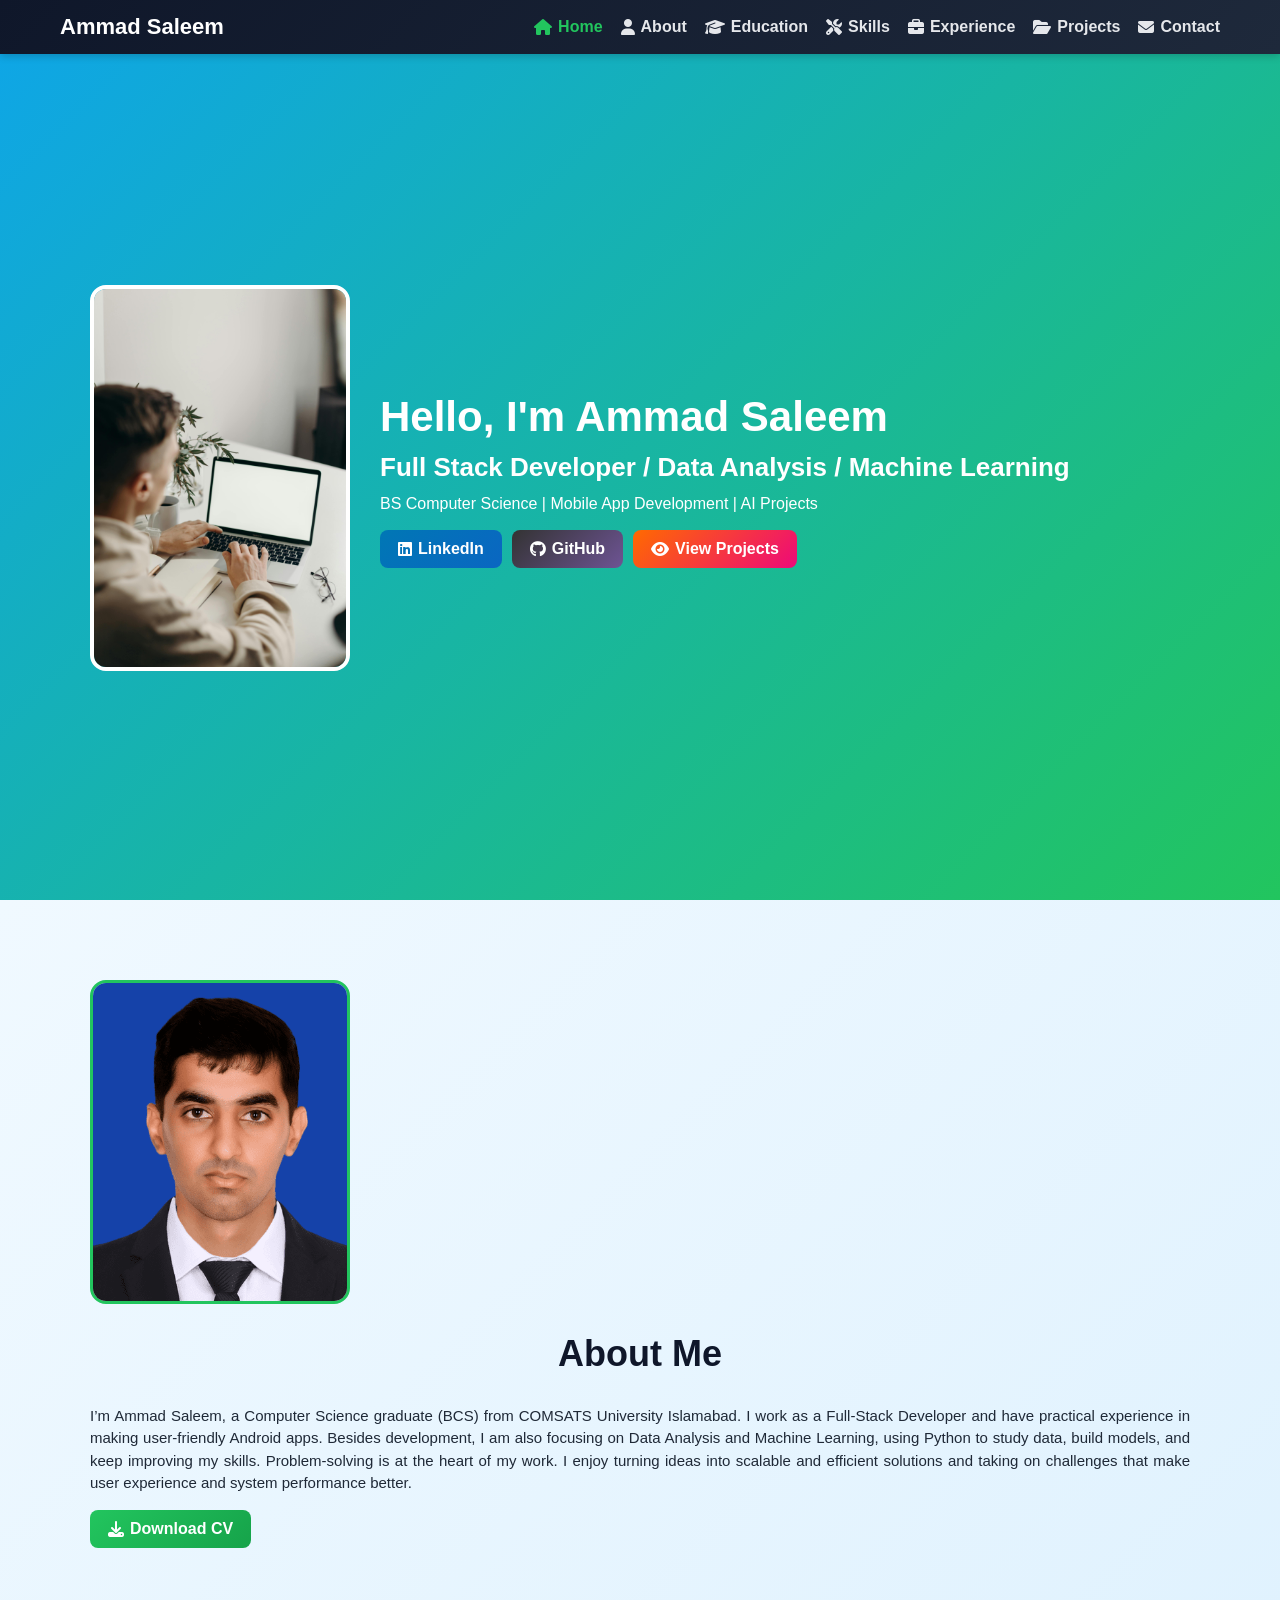
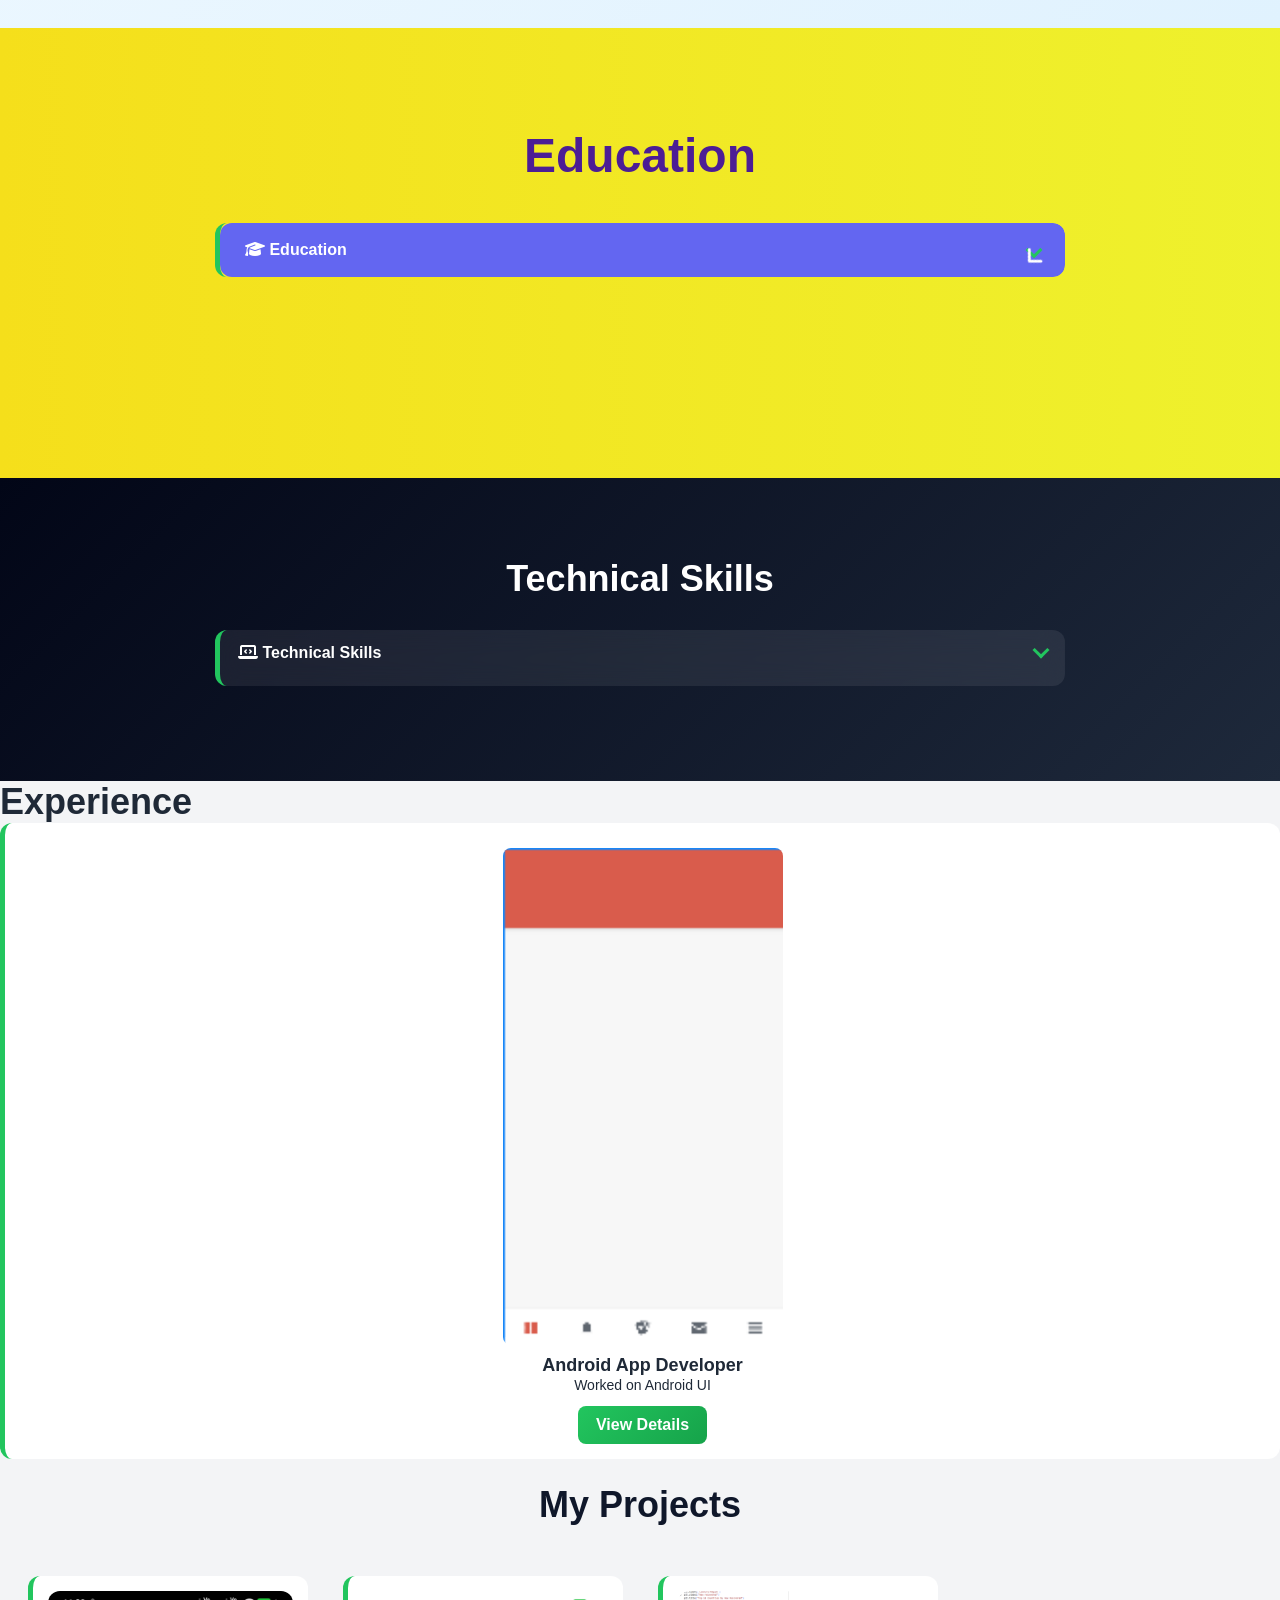
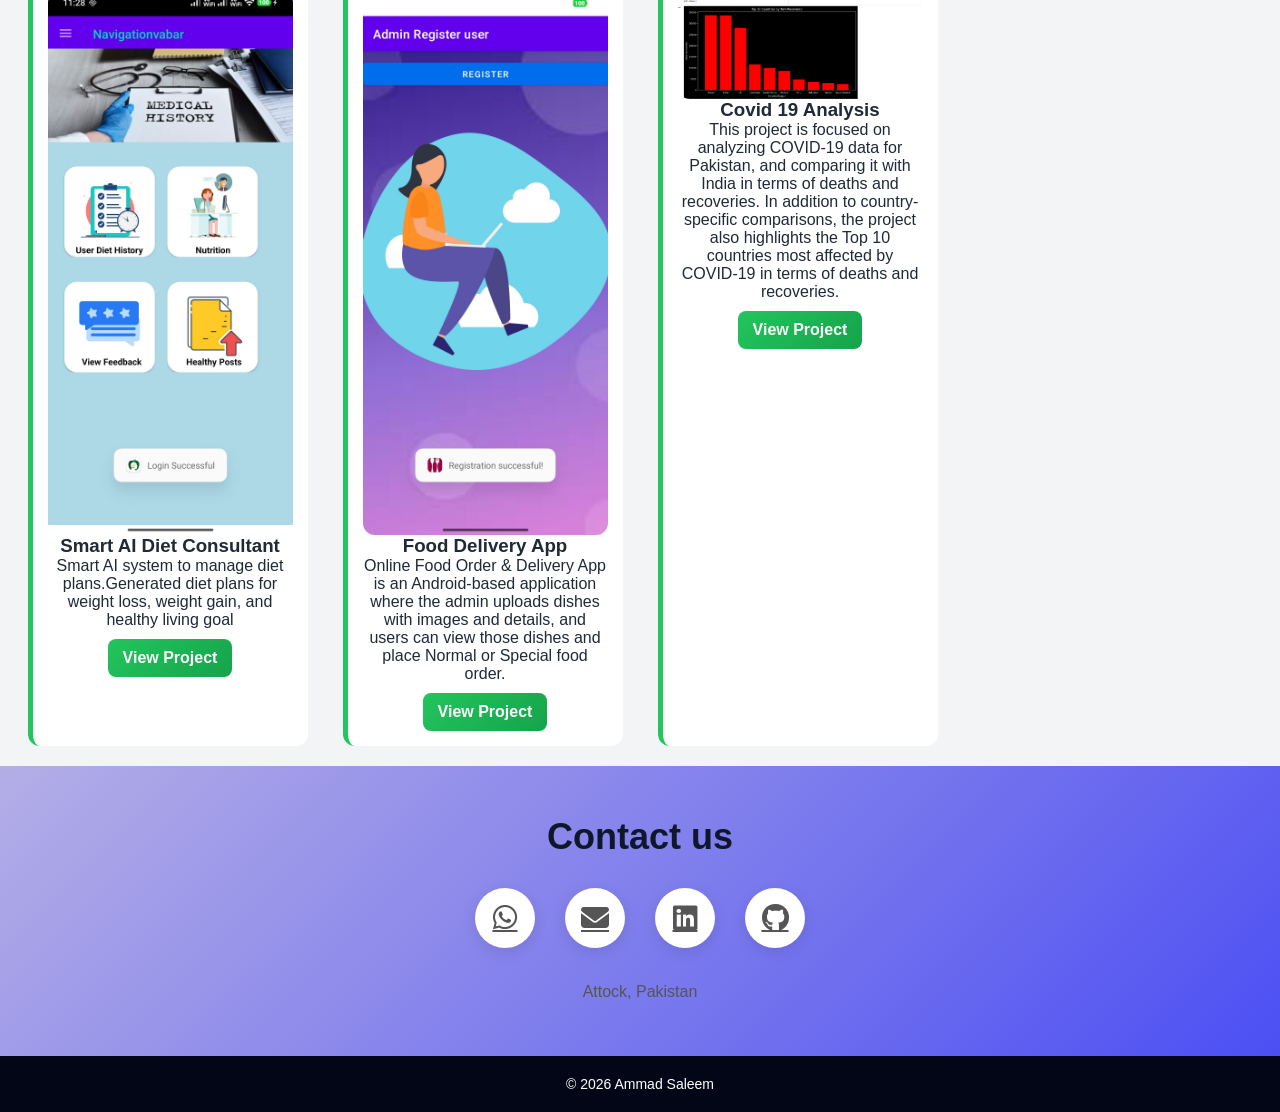
==== commit 62f3c65f: "update" ====
--- a/index.html
+++ b/index.html
@@ -9,7 +9,7 @@
     <link rel="stylesheet" href="https://cdnjs.cloudflare.com/ajax/libs/font-awesome/6.5.0/css/all.min.css">
     <script src="https://cdn.jsdelivr.net/npm/swiper@10/swiper-bundle.min.js"></script>
     <!-- Main CSS -->
-    <link rel="stylesheet" href="style.css">
+    <link rel="stylesheet" href="style.css?v=7">
 </head>
 <body>
 
@@ -215,6 +215,12 @@
       <p class="project-desc">Online Food Order & Delivery App is an Android-based application where the admin uploads dishes with images and details, and users can view those dishes and place Normal or Special food order.</p>
       <a href="FoodApp.html" class="view-btn" target="_blank">View Project</a>
     </div>
+      <div class="project-card">
+      <img src="img/img5.png" class="project-img">
+      <h3 class="project-title">Covid 19 Analysis</h3>
+      <p class="project-desc">This project is focused on analyzing COVID-19 data for Pakistan, and comparing it with India in terms of deaths and recoveries. In addition to country-specific comparisons, the project also highlights the Top 10 countries most affected by COVID-19 in terms of deaths and recoveries.</p>
+      <a href="covid19.html" class="view-btn" target="_blank">View Project</a>
+    </div>
     <!-- Project 3 -->
     <!-- <div class="project-card">
       <img src="https://picsum.photos/400/300?3" class="project-img">
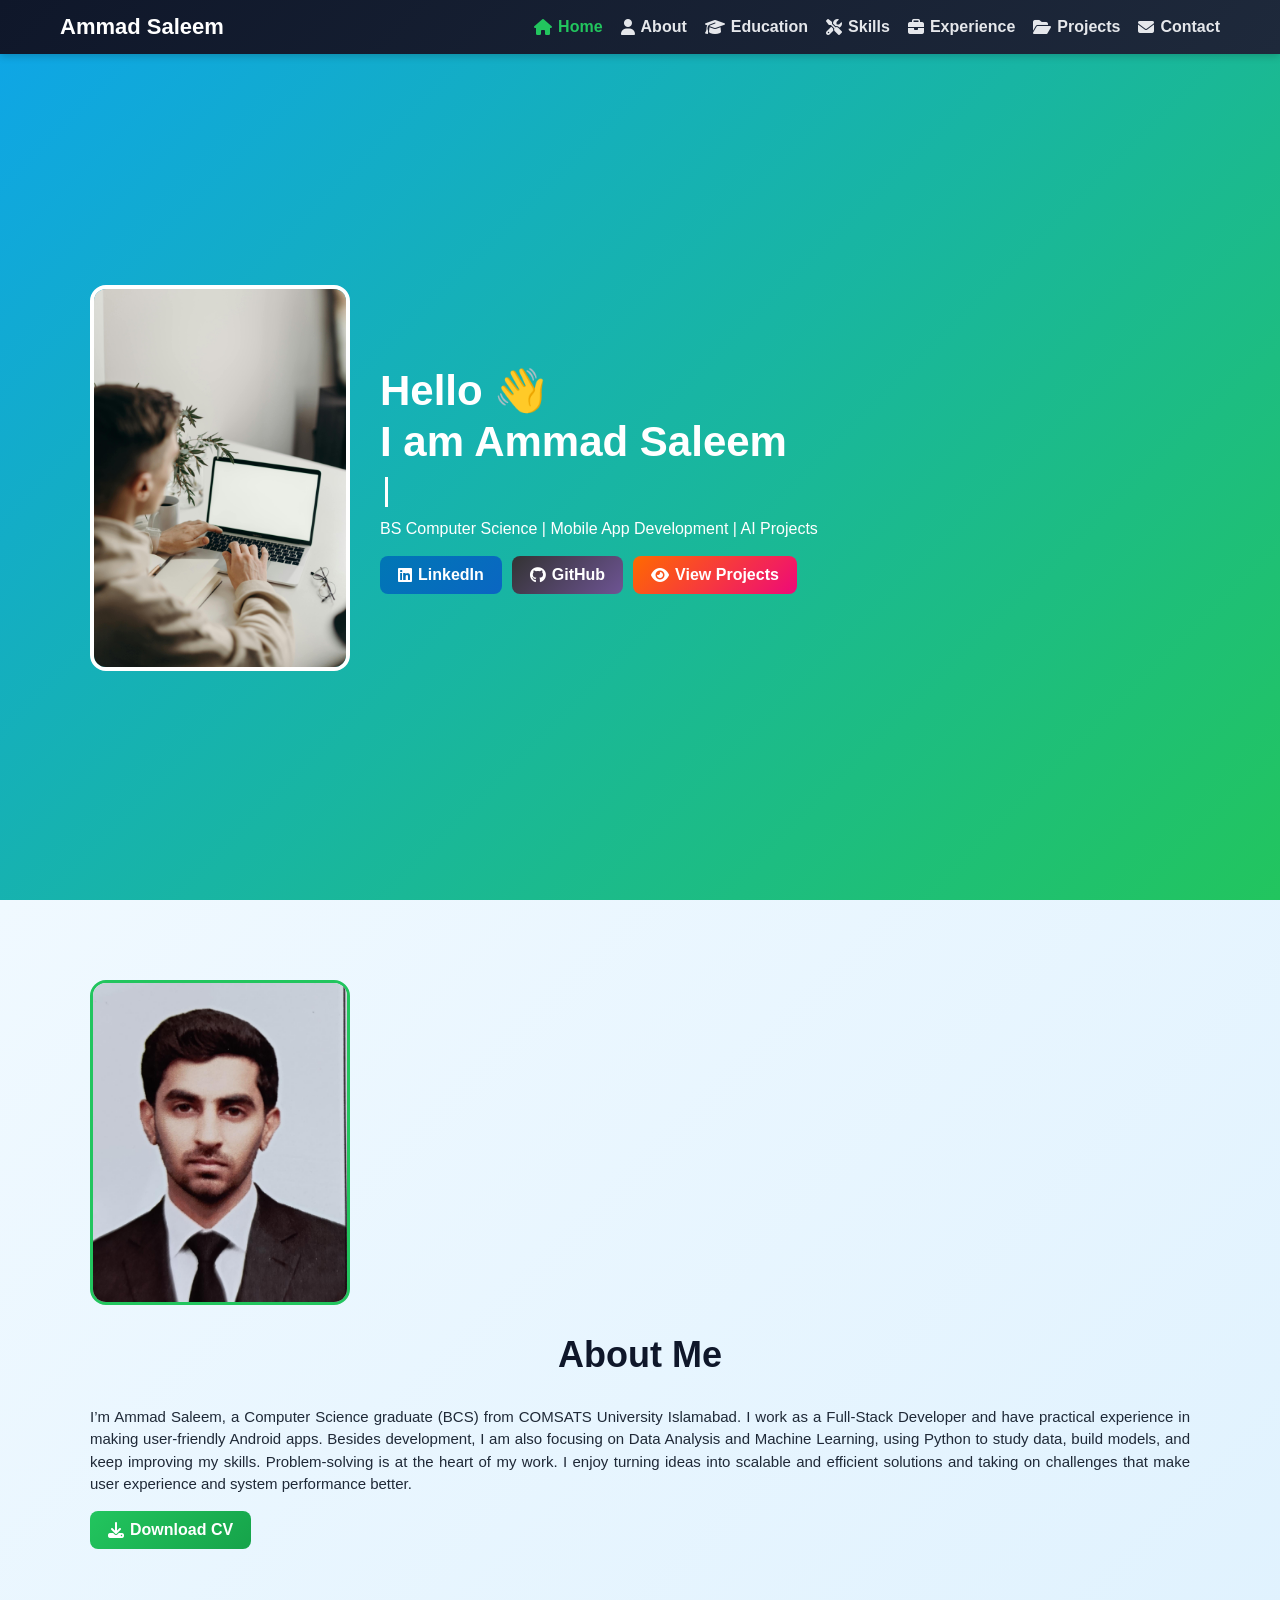
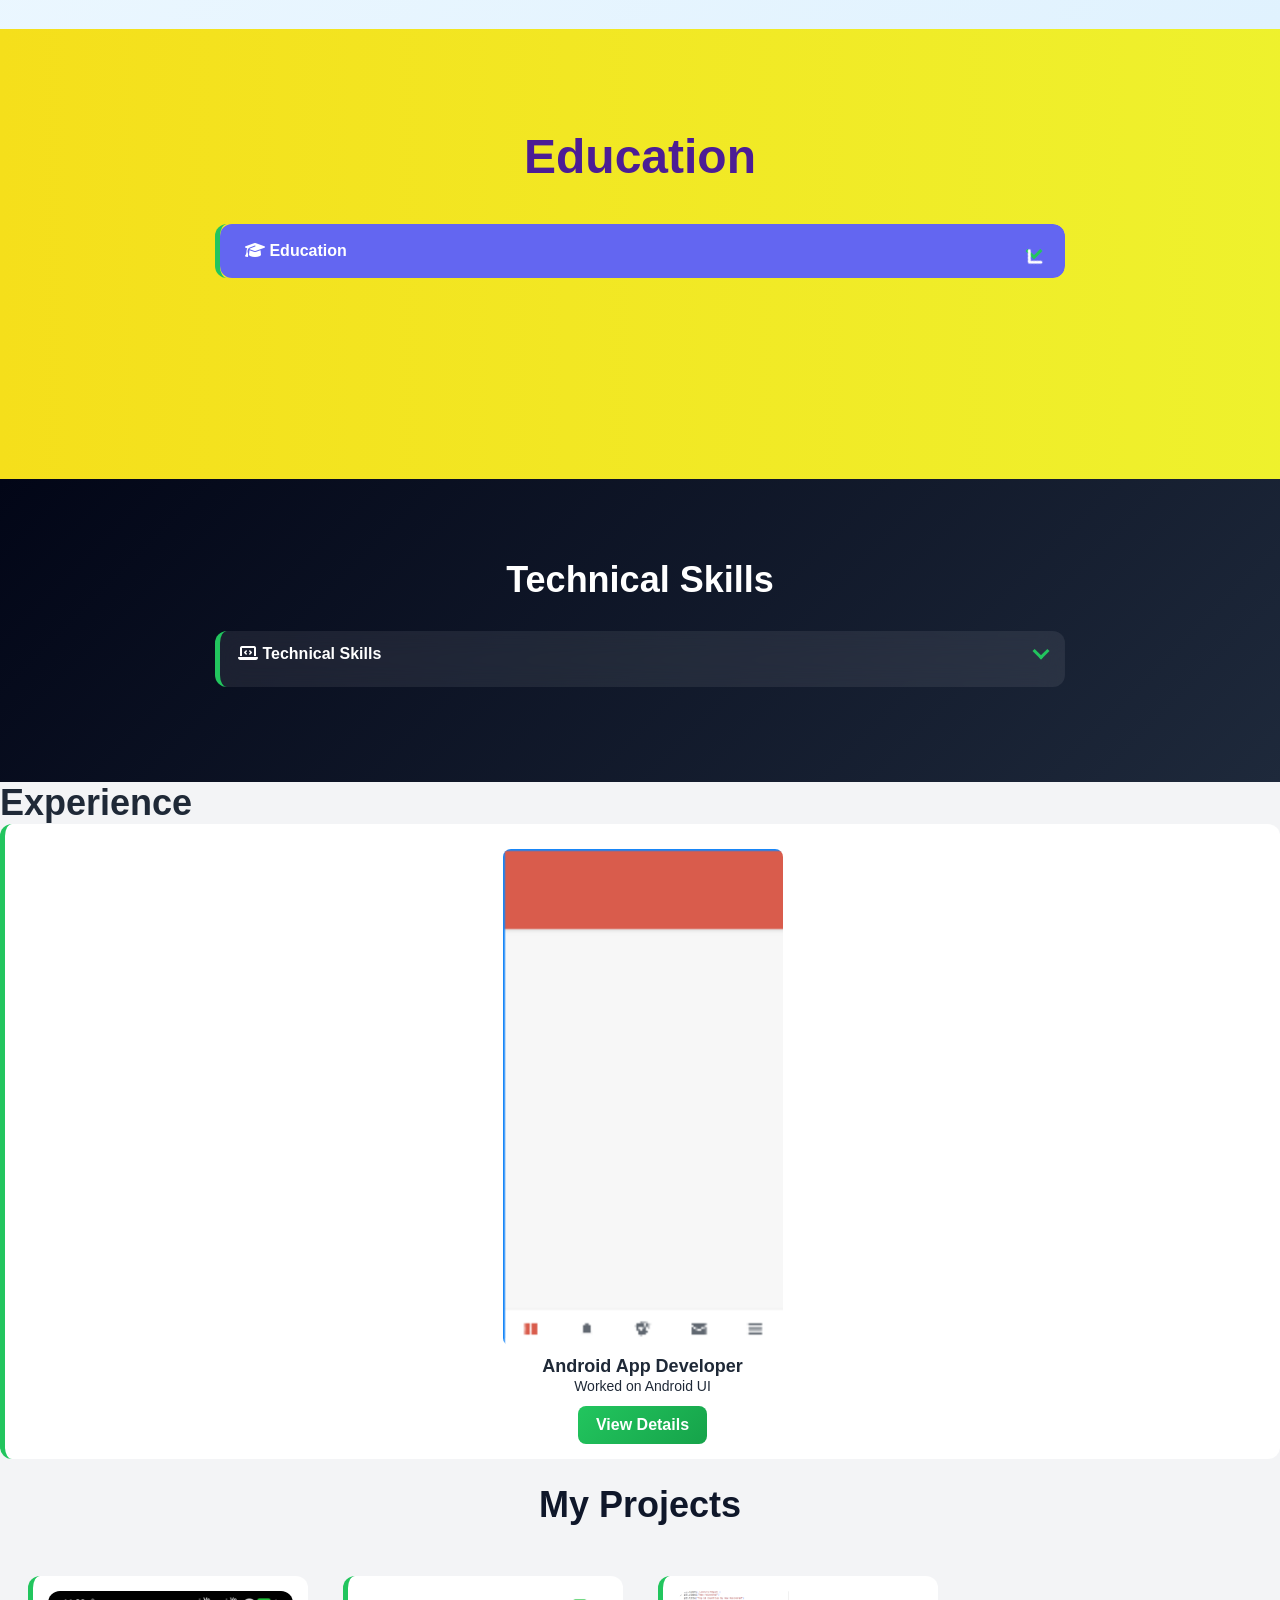
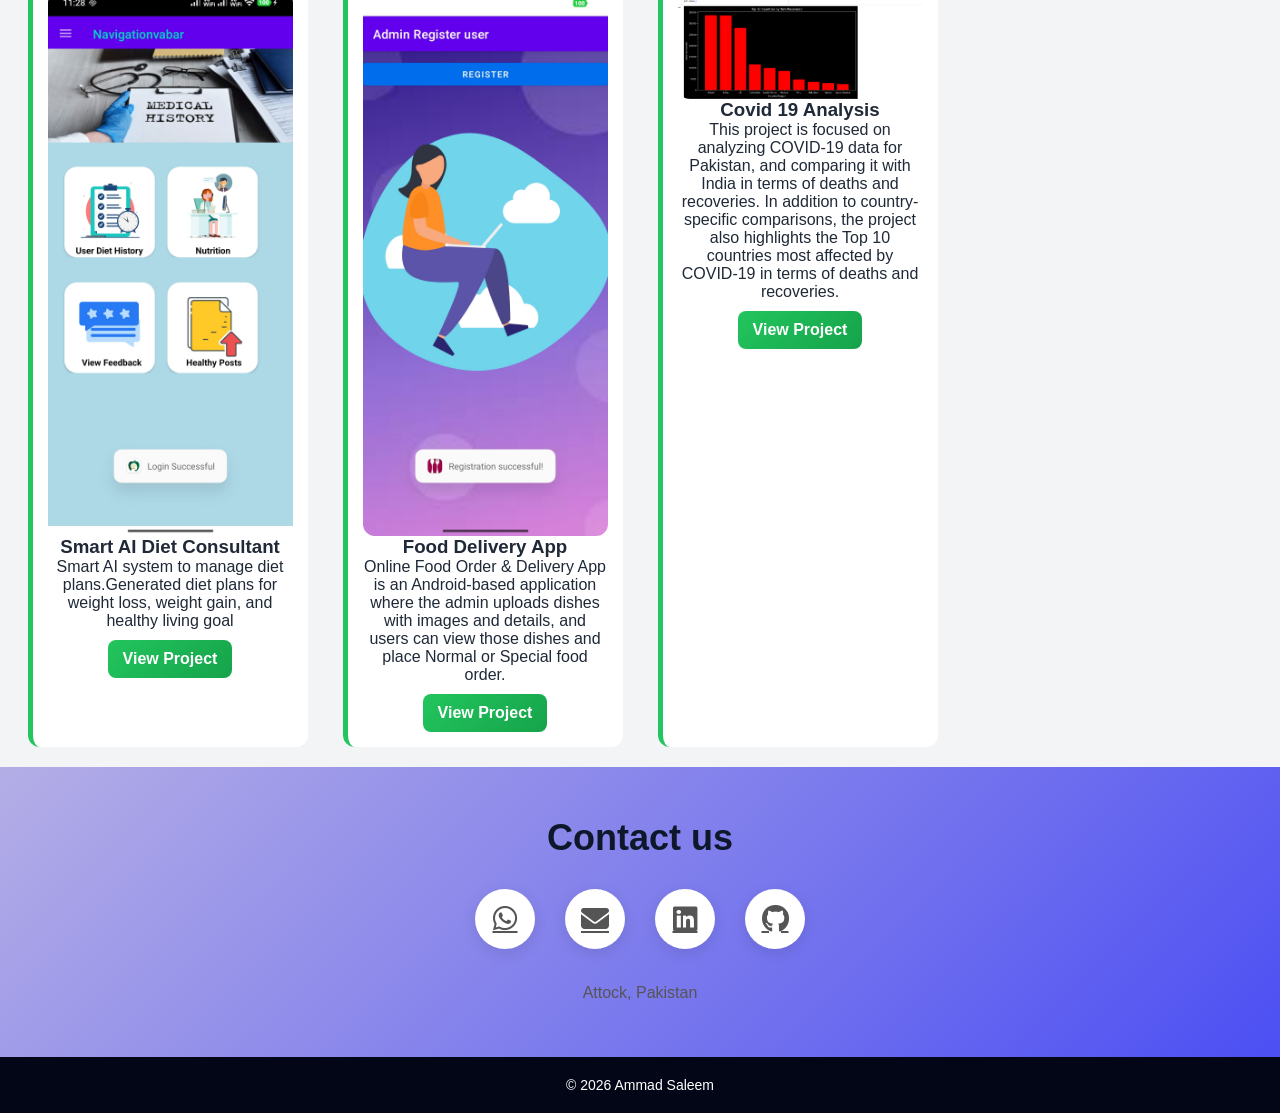
==== commit 97c55e2f: "updated" ====
--- a/index.html
+++ b/index.html
@@ -40,10 +40,18 @@
         <div class="hero-img">
             <img src="img/aboutme.jpg" alt="Ammad Saleem">
         </div>
-        <div class="hero-text">
-            <h1>Hello, I'm Ammad Saleem</h1>
-            <h2>Full Stack Developer / Data Analysis / Machine Learning</h2>
-            <p>BS Computer Science | Mobile App Development | AI Projects</p>
+       <div class="hero-text">
+
+<h1 id="hello"></h1>
+<h1 id="iam"></h1>
+
+<h2>
+<span id="typing"></span>
+</h2>
+
+<p>BS Computer Science | Mobile App Development | AI Projects</p>
+
+
             <div class="hero-buttons">
                 <a href="https://www.linkedin.com/in/ammad-saleem-7264ab263" target="_blank" class="btn linkedin-btn">
                     <i class="fab fa-linkedin"></i> LinkedIn
@@ -63,7 +71,7 @@
 <section id="about" class="section about-section">
     <div class="about-container">
         <div class="about-img">
-            <img src="img/photo.png" alt="About Me">
+            <img src="img/photo1.jpeg" alt="About Me">
         </div>
         <div class="about-text">
             <h2>About Me</h2>
--- a/style.css
+++ b/style.css
@@ -7,7 +7,36 @@
   box-sizing: border-box;
   font-family: "Poppins", "Segoe UI", sans-serif;
 }
-
+#hello,#iam{
+opacity:0;
+}
+
+.showText{
+animation:fadeUp 1s forwards;
+}
+
+@keyframes fadeUp{
+from{
+opacity:0;
+transform:translateY(20px);
+}
+to{
+opacity:1;
+transform:translateY(0);
+}
+}
+
+/* Cursor */
+
+#typing{
+border-right:3px solid white;
+padding-right:5px;
+animation:blink 0.7s infinite;
+}
+
+@keyframes blink{
+50%{border-color:transparent;}
+}
 html {
   scroll-behavior: smooth;
 }
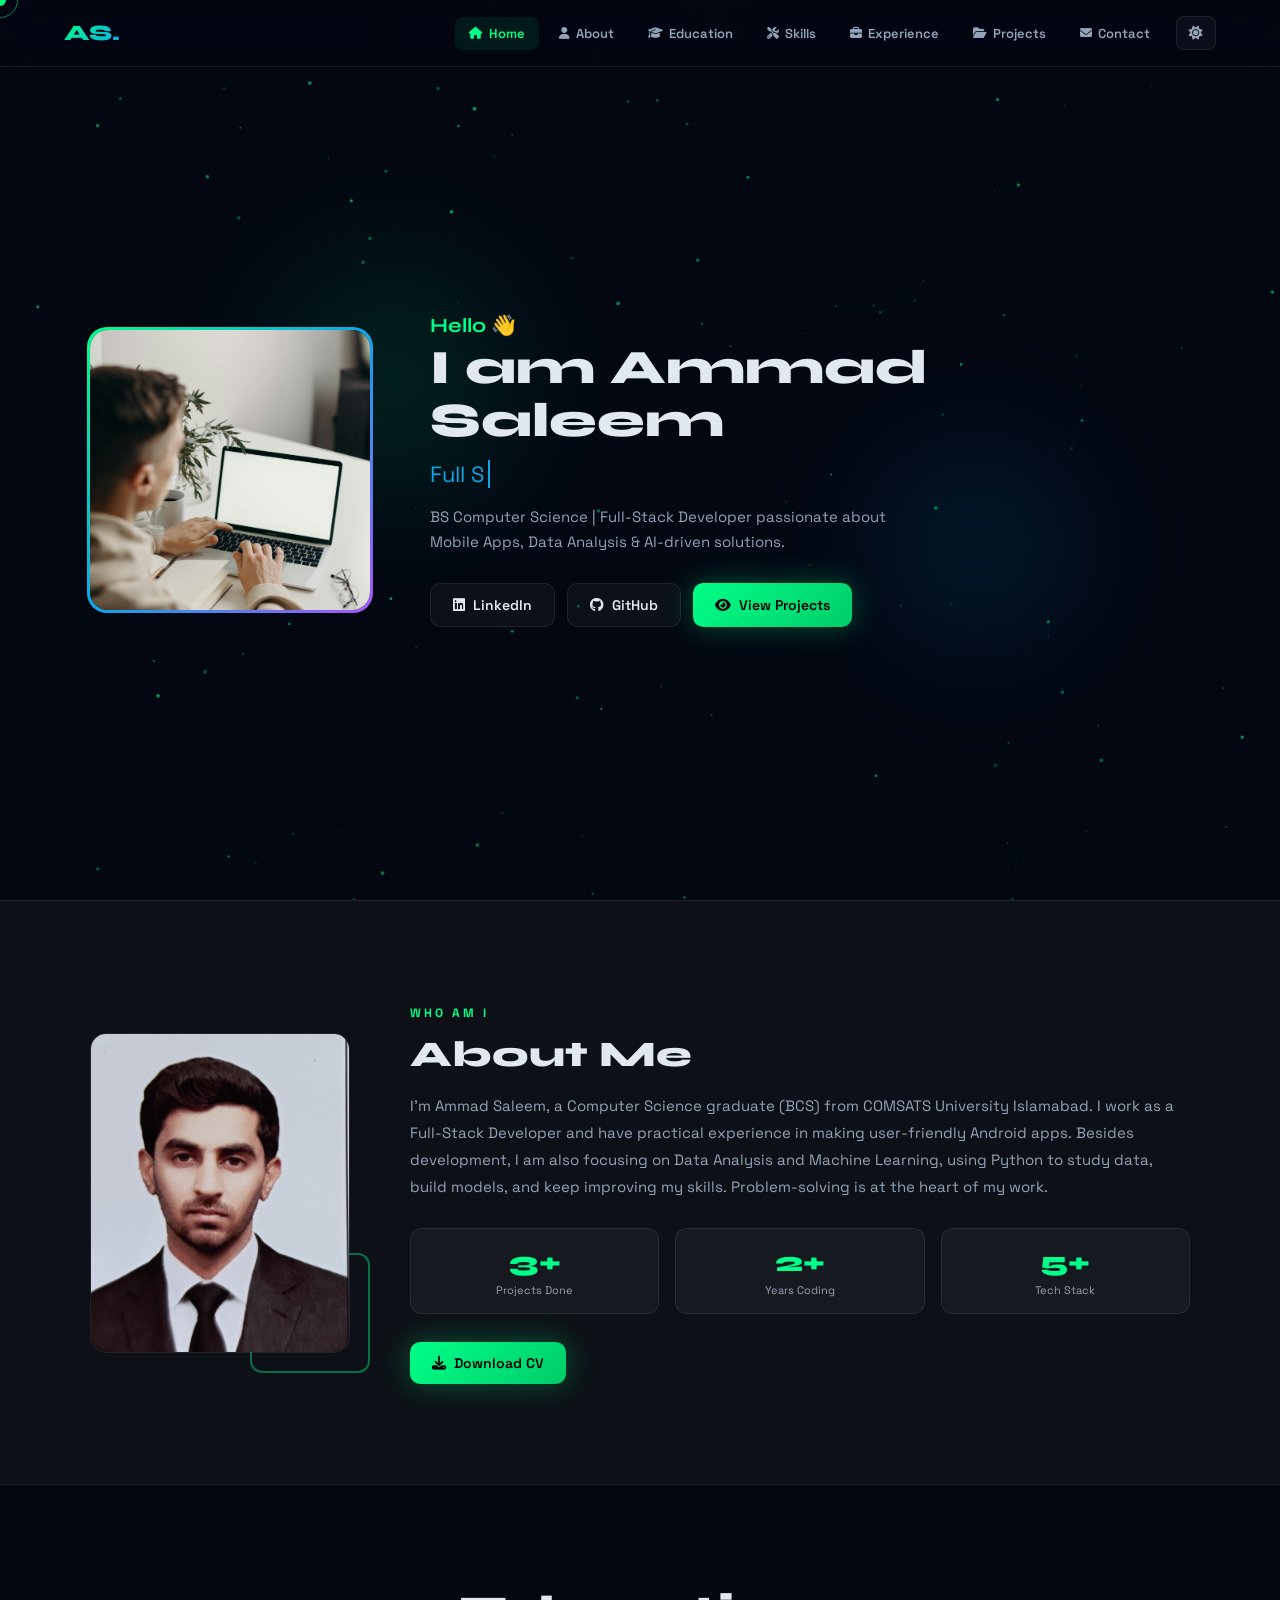
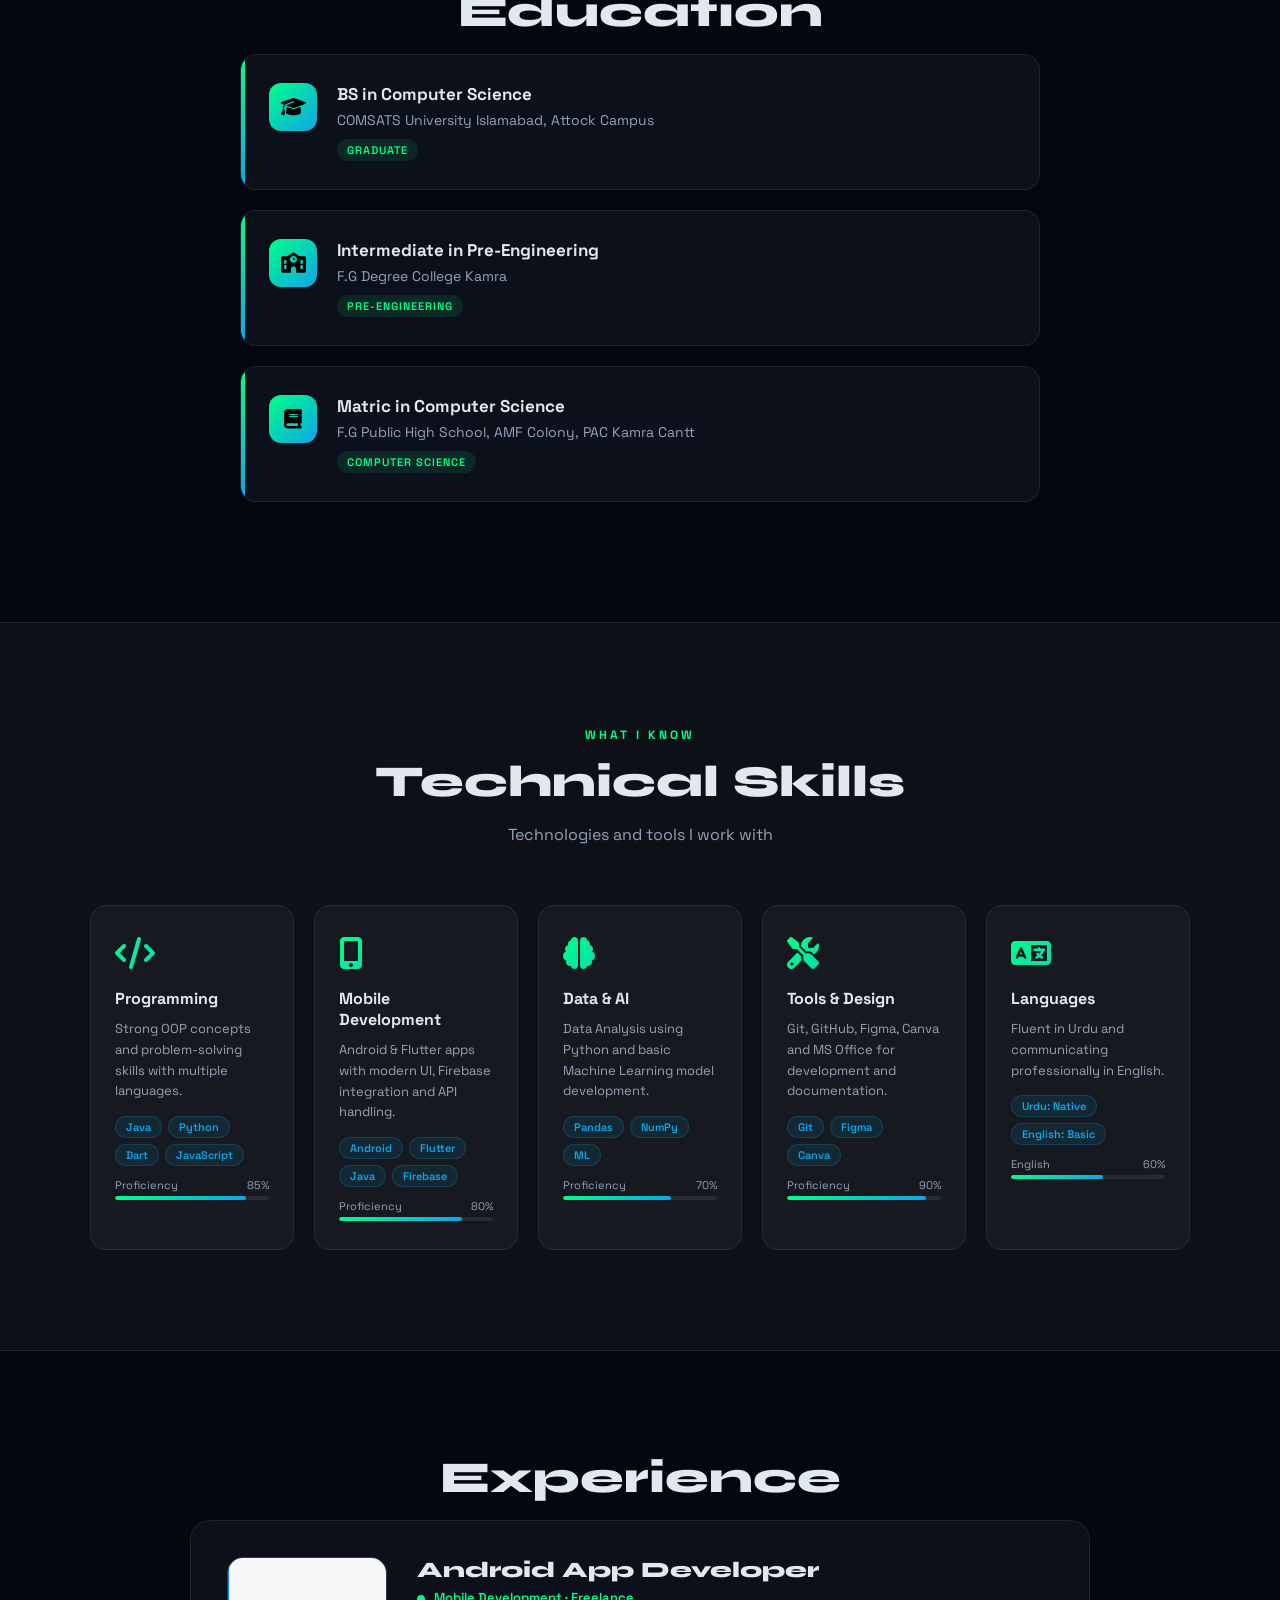
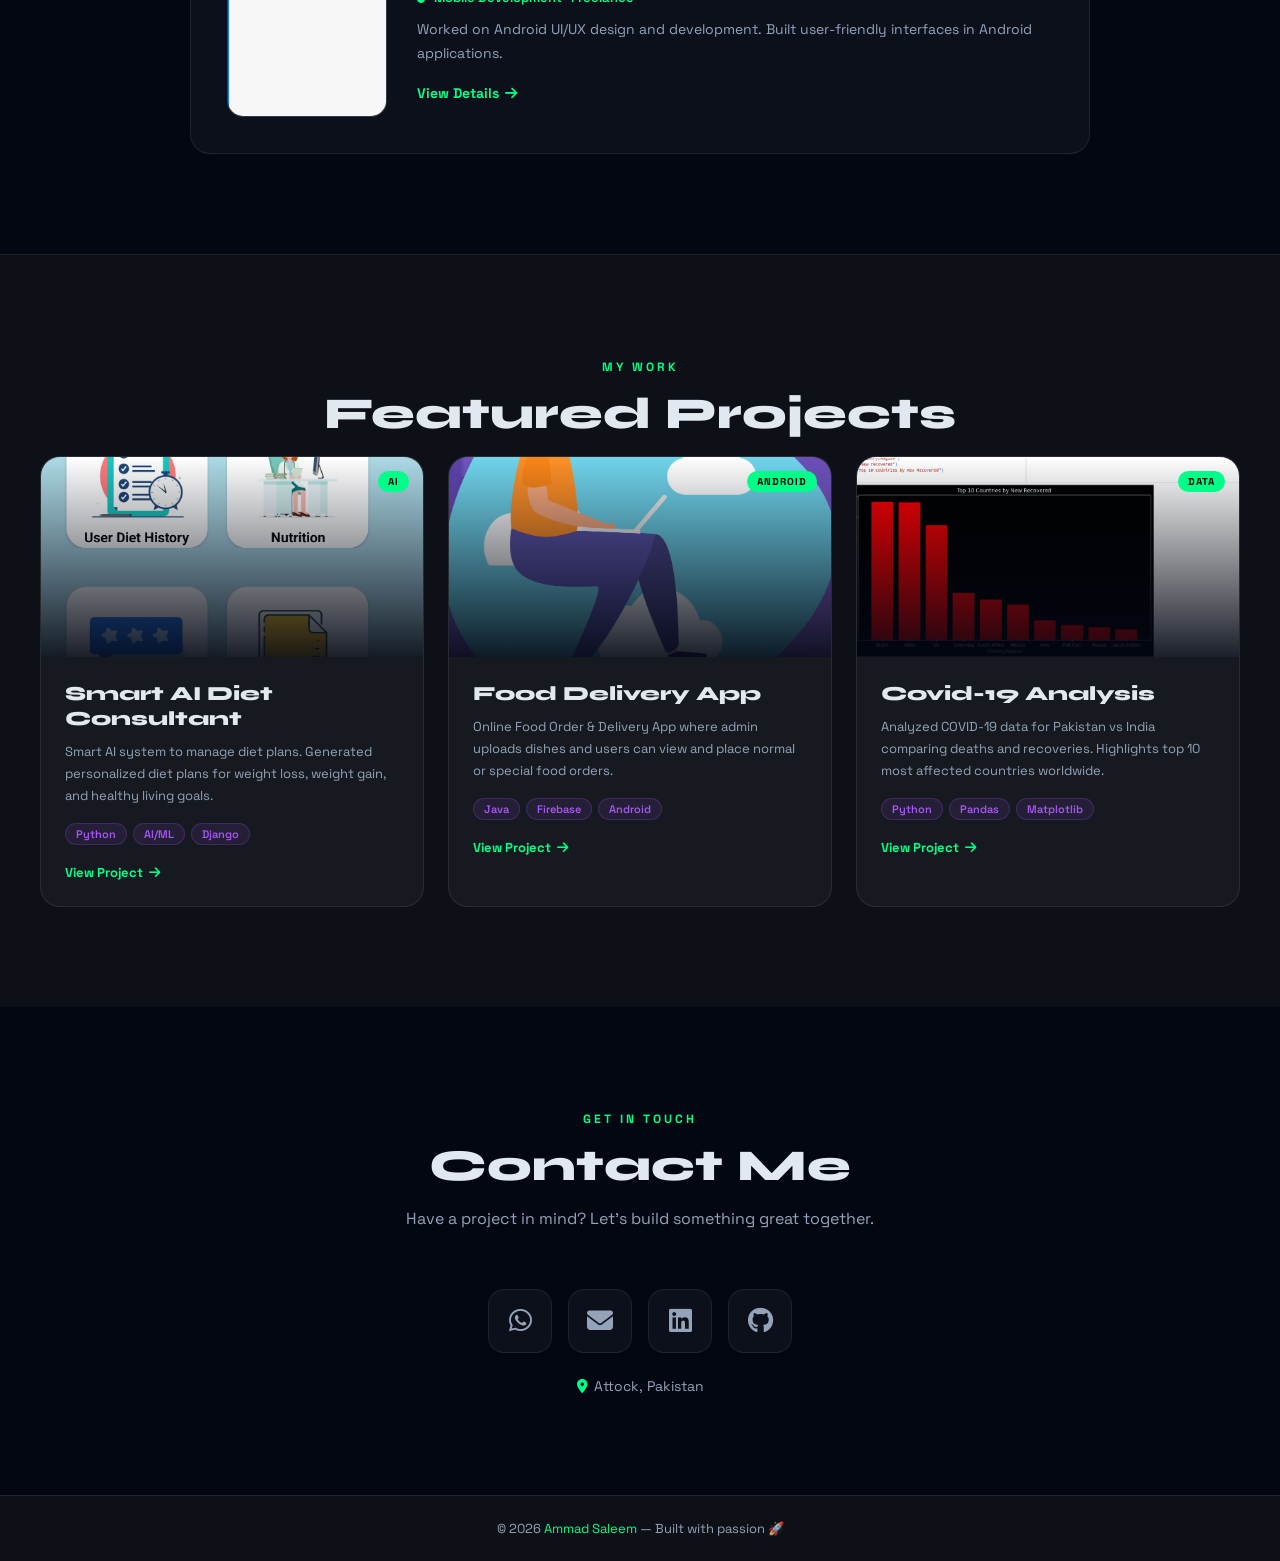
==== commit 351c9690: "Updated" ====
--- a/index.html
+++ b/index.html
@@ -1,289 +1,1109 @@
-<!DOCTYPE html>
-<html lang="en">
-<head>
-    <meta charset="UTF-8">
-    <meta name="viewport" content="width=device-width, initial-scale=1.0">
-    <title>Ammad Saleem | Portfolio</title>
-    
-    <!-- Font Awesome for icons -->
-    <link rel="stylesheet" href="https://cdnjs.cloudflare.com/ajax/libs/font-awesome/6.5.0/css/all.min.css">
-    <script src="https://cdn.jsdelivr.net/npm/swiper@10/swiper-bundle.min.js"></script>
-    <!-- Main CSS -->
-    <link rel="stylesheet" href="style.css?v=7">
-</head>
-<body>
-
-<!-- NAVBAR -->
- <nav>
-    <div class="nav-container">
-        <div class="logo">Ammad Saleem</div>
-        <div class="hamburger"><i class="fas fa-bars"></i></div>
-        <ul>
-            <li><a href="#home" class="active"><i class="fas fa-home"></i><span>Home</span></a></li>
-            <li><a href="#about"><i class="fas fa-user"></i><span>About</span></a></li>
-            <li><a href="#education"><i class="fas fa-graduation-cap"></i><span>Education</span></a></li>
-
-            <li><a href="#skills"><i class="fas fa-tools"></i><span>Skills</span></a></li>
-            <li><a href="#experience"><i class="fas fa-briefcase"></i><span>Experience</span></a></li>
-            <li><a href="#projects"><i class="fas fa-folder-open"></i><span>Projects</span></a></li>
-            <li><a href="#contact"><i class="fas fa-envelope"></i><span>Contact</span></a></li>
-        </ul>
-    </div>
-</nav>
-
-
-
-
-<!-- HERO / ABOUT ME BANNER -->
-<section id="home" class="section hero-banner">
-    <div class="hero-banner-container">
-        <div class="hero-img">
-            <img src="img/aboutme.jpg" alt="Ammad Saleem">
-        </div>
-       <div class="hero-text">
-
-<h1 id="hello"></h1>
-<h1 id="iam"></h1>
-
-<h2>
-<span id="typing"></span>
-</h2>
-
-<p>BS Computer Science | Mobile App Development | AI Projects</p>
-
-
-            <div class="hero-buttons">
-                <a href="https://www.linkedin.com/in/ammad-saleem-7264ab263" target="_blank" class="btn linkedin-btn">
-                    <i class="fab fa-linkedin"></i> LinkedIn
-                </a>
-                <a href="https://github.com/ammad252" target="_blank" class="btn github-btn">
-                    <i class="fab fa-github"></i> GitHub
-                </a>
-                <a href="#projects" class="btn projects-btn">
-        <i class="fas fa-eye"></i> View Projects
-    </a>
-            </div>
-        </div>
-    </div>
-</section>
-
-<!-- ABOUT -->
-<section id="about" class="section about-section">
-    <div class="about-container">
-        <div class="about-img">
-            <img src="img/photo1.jpeg" alt="About Me">
-        </div>
-        <div class="about-text">
-            <h2>About Me</h2>
-            <p>I’m Ammad Saleem, a Computer Science graduate (BCS) from COMSATS University Islamabad.
-I work as a Full-Stack Developer and have practical experience in making user-friendly Android apps. Besides development, I am also focusing on Data Analysis and Machine Learning, using Python to study data, build models, and keep improving my skills.
-Problem-solving is at the heart of my work. I enjoy turning ideas into scalable and efficient solutions and taking on challenges that make user experience and system performance better.</p>
-            <a href="files/CV.pdf" download class="download-btn">
-                <i class="fas fa-download"></i> Download CV
-            </a>
-        </div>
-    </div>
-</section>
-<!-- EDUCATION SECTION -->
-<section id="education" class="section education-section">
-    <h1 class="section-title">Education</h1>
-
-    <div class="accordion">
-
-        <div class="accordion-item">
-            <button class="accordion-header">
-                <span class="title"><i class="fas fa-graduation-cap"></i> Education</span>
-                <span class="chevron"><i class="fas fa-chevron-down"></i></span>
-            </button>
-            <div class="accordion-content">
-                <ul>  <li><strong>BS in Computer Science</strong> - COMSATS University Islamabad, Attock Campus </li>
-            
-                     <li><strong>Intermediate in Pre-Engineering</strong> - F.G Degree College Kamra</li>
-                  
-                    <li><strong>Matric in Computer Science</strong> - F.G Public High School, AMF Colony, PAC Kamra Cantt</li>
-                       </ul>
-            </div>
-        </div>
-
-    </div>
-</section>
-
-<!-- SKILLS -->
-<!-- TECHNICAL SKILLS -->
-<section id="skills" class="section skills-section">
-    <h1 class="section-title">Technical Skills</h1>
-
-    <div class="accordion">
-
-        <div class="accordion-item">
-
-            <!-- HEADER -->
-            <button class="accordion-header">
-                <span class="title">
-                    <i class="fas fa-laptop-code"></i> Technical Skills
-                </span>
-                <span class="chevron"></span>
-            </button>
-
-            <!-- CONTENT -->
-            <div class="accordion-content tech-grid">
-
-                <!-- Programming -->
-                <div class="tech-box">
-                    <i class="fas fa-code tech-icon"></i>
-                    <h3>Programming</h3>
-                    <p>
-                        Java, Python, Dart and JavaScript developer with strong
-                        OOP concepts and problem-solving skills.
-                    </p>
-                </div>
-
-                <!-- Mobile Dev -->
-                <div class="tech-box">
-                    <i class="fas fa-mobile-alt tech-icon"></i>
-                    <h3>Mobile Development</h3>
-                    <p>
-                        Android (Java) & Flutter apps with modern UI,
-                        Firebase integration and API handling.
-                    </p>
-                </div>
-
-                <!-- Data & AI -->
-                <div class="tech-box">
-                    <i class="fas fa-brain tech-icon"></i>
-                    <h3>Data & AI</h3>
-                    <p>
-                        Data Analysis using Python, Pandas, NumPy and
-                        basic Machine Learning model development.
-                    </p>
-                </div>
-
-                <!-- Tools -->
-                <div class="tech-box">
-                    <i class="fas fa-tools tech-icon"></i>
-                    <h3>Tools</h3>
-                    <p>
-                        Git, GitHub, Figma, Canva and Microsoft Office
-                        for development, design and documentation.
-                    </p>
-                </div>
- <div class="tech-box">
-                    <i class="fas fa-language tech-icon"></i>
-                    <h3>Languages</h3>
-                    <p>
-                        English: Basic<br>
-                        Urdu: Native
-                    </p>
-                </div>
-            </div>
-        </div>
-
-    </div>
-</section>
-
-
-       
-
-<!-- EXPERIENCE -->
-<section id="experience" class="section-experience-section">
-    <h2>Experience</h2>
-    <div class="card">
-    <img src="img/food2.png" alt="Experience 1" class="card-img">
-    <h3>Android App Developer</h3>
-    <p>Worked on Android UI</p>
-    <a href="experience.html" class="view-btn">View Details</a>
-</div>
-
-
-</section>
-
-<!-- PROJECTS -->
- <!-- PROJECTS -->
-
-
-<section id="projects" class="projects-page">
-  <h2 class="section-title">My Projects</h2>
-
-  <div class="projects-container">
-    <!-- Project 1 -->
-
-
-
-    <div class="project-card">
-      <img src="img/admindahsbaord.jpg" class="project-img">
-      <h3 class="project-title">Smart AI Diet Consultant</h3>
-      <p class="project-desc">Smart AI system to manage diet plans.Generated diet plans for weight loss, weight gain,
-and healthy living goal</p>
-      <a href="project.html" class="view-btn" target="_blank">View Project</a>
-    </div>
-        <!-- Project 2 -->
-    <div class="project-card">
-      <img src="img/foodapp.jpg" class="project-img">
-      <h3 class="project-title">Food Delivery App</h3>
-      <p class="project-desc">Online Food Order & Delivery App is an Android-based application where the admin uploads dishes with images and details, and users can view those dishes and place Normal or Special food order.</p>
-      <a href="FoodApp.html" class="view-btn" target="_blank">View Project</a>
-    </div>
-      <div class="project-card">
-      <img src="img/img5.png" class="project-img">
-      <h3 class="project-title">Covid 19 Analysis</h3>
-      <p class="project-desc">This project is focused on analyzing COVID-19 data for Pakistan, and comparing it with India in terms of deaths and recoveries. In addition to country-specific comparisons, the project also highlights the Top 10 countries most affected by COVID-19 in terms of deaths and recoveries.</p>
-      <a href="covid19.html" class="view-btn" target="_blank">View Project</a>
-    </div>
-    <!-- Project 3 -->
-    <!-- <div class="project-card">
-      <img src="https://picsum.photos/400/300?3" class="project-img">
-      <h3 class="project-title">Kids Learning App</h3>
-      <p class="project-desc">Educational learning app for kids.</p>
-      <a href="projects/kids-learning.html" class="view-btn" target="_blank">View Project</a>
-    </div> -->
-
-    <!-- Project 4 -->
-    <!-- <div class="project-card">
-      <img src="https://picsum.photos/400/300?4" class="project-img">
-      <h3 class="project-title">Barber Booking App</h3>
-      <p class="project-desc">Book barber appointments online.</p>
-      <a href="projects/barber-app.html" class="view-btn" target="_blank">View Project</a>
-    </div> -->
-  </div>
-</section>
-<!-- CONTACT -->
- <!-- CONTACT -->
- <!-- CONTACT -->
-<section id="contact" class="section contact-section">
-    <h2 class="section-title">Contact us</h2>
-    <div class="contact-container">
-        <!-- Contact Icons -->
-        <div class="contact-icons">
-            <a href="https://wa.me/923115148765" target="_blank" class="contact-icon whatsapp">
-                <i class="fab fa-whatsapp"></i>
-
-            </a>
-      <!-- Email Icon -->
-<a href="mailto:ammadsaleem252@gmail.com" class="contact-icon email" title="Send Email">
-    <i class="fas fa-envelope"></i>
-</a>
-
- 
-            <a href="https://www.linkedin.com/in/ammad-saleem-7264ab263" target="_blank" class="contact-icon linkedin">
-                <i class="fab fa-linkedin"></i>
-            </a>
-            <a href="https://github.com/ammad252" target="_blank" class="contact-icon github">
-                <i class="fab fa-github"></i>
-            </a>
-        </div>
-        <p>Attock, Pakistan</p>
-    </div>
-</section>
-
-
-
-
-<!-- FOOTER -->
-<footer>
-    © 2026 Ammad Saleem
-</footer>
-
-<!-- JS -->
-<script src="script.js"></script>
-</body>
-</html>
+<!DOCTYPE html>
+<html lang="en" data-theme="dark">
+<head>
+    <meta charset="UTF-8">
+    <meta name="viewport" content="width=device-width, initial-scale=1.0">
+    <title>Ammad Saleem | Portfolio</title>
+    <link rel="stylesheet" href="https://cdnjs.cloudflare.com/ajax/libs/font-awesome/6.5.0/css/all.min.css">
+    <link href="https://fonts.googleapis.com/css2?family=Space+Grotesk:wght@300;400;600;700&family=Syne:wght@700;800&display=swap" rel="stylesheet">
+    <style>
+        /* ===== CSS VARIABLES ===== */
+        :root {
+            --bg: #030712;
+            --bg2: #0d1117;
+            --card: rgba(255,255,255,0.04);
+            --border: rgba(255,255,255,0.08);
+            --text: #e2e8f0;
+            --text2: #94a3b8;
+            --accent: #00ff88;
+            --accent2: #0ea5e9;
+            --accent3: #a855f7;
+            --glow: 0 0 30px rgba(0,255,136,0.3);
+            --glow2: 0 0 30px rgba(14,165,233,0.3);
+        }
+        [data-theme="light"] {
+            --bg: #f1f5f9;
+            --bg2: #e2e8f0;
+            --card: rgba(0,0,0,0.04);
+            --border: rgba(0,0,0,0.1);
+            --text: #0f172a;
+            --text2: #475569;
+        }
+
+        * { margin: 0; padding: 0; box-sizing: border-box; }
+
+        html { scroll-behavior: smooth; }
+
+        body {
+            background: var(--bg);
+            color: var(--text);
+            font-family: 'Space Grotesk', sans-serif;
+            overflow-x: hidden;
+        }
+
+        /* ===== CUSTOM CURSOR ===== */
+        .cursor {
+            width: 12px; height: 12px;
+            background: var(--accent);
+            border-radius: 50%;
+            position: fixed;
+            pointer-events: none;
+            z-index: 9999;
+            transition: transform 0.15s;
+            mix-blend-mode: difference;
+        }
+        .cursor-ring {
+            width: 36px; height: 36px;
+            border: 1.5px solid var(--accent);
+            border-radius: 50%;
+            position: fixed;
+            pointer-events: none;
+            z-index: 9998;
+            transition: all 0.25s ease;
+            opacity: 0.5;
+        }
+
+        /* ===== NAVBAR ===== */
+        nav {
+            position: fixed; top: 0; width: 100%;
+            background: rgba(3,7,18,0.85);
+            backdrop-filter: blur(20px);
+            border-bottom: 1px solid var(--border);
+            z-index: 1000;
+        }
+        .nav-container {
+            max-width: 1200px; margin: auto;
+            display: flex; justify-content: space-between;
+            align-items: center; padding: 16px 24px;
+        }
+        .logo {
+            font-family: 'Syne', sans-serif;
+            font-size: 22px; font-weight: 800;
+            background: linear-gradient(135deg, var(--accent), var(--accent2));
+            -webkit-background-clip: text; -webkit-text-fill-color: transparent;
+            background-clip: text;
+        }
+        nav ul { list-style: none; display: flex; gap: 6px; }
+        nav ul li a {
+            display: flex; align-items: center; gap: 6px;
+            text-decoration: none; color: var(--text2);
+            font-weight: 600; font-size: 13px;
+            padding: 8px 14px; border-radius: 8px;
+            transition: all 0.3s;
+        }
+        nav ul li a:hover, nav ul li a.active {
+            color: var(--accent);
+            background: rgba(0,255,136,0.08);
+        }
+        nav ul li a i { font-size: 12px; }
+        .nav-right { display: flex; align-items: center; gap: 12px; }
+        .theme-toggle {
+            background: var(--card); border: 1px solid var(--border);
+            color: var(--text2); padding: 8px 12px;
+            border-radius: 8px; cursor: pointer;
+            font-size: 14px; transition: all 0.3s;
+        }
+        .theme-toggle:hover { color: var(--accent); border-color: var(--accent); }
+        .hamburger { display: none; font-size: 22px; color: var(--text); cursor: pointer; }
+
+        /* ===== HERO ===== */
+        .hero-banner {
+            min-height: 100vh;
+            display: flex; align-items: center; justify-content: center;
+            position: relative; overflow: hidden;
+            padding: 120px 24px 80px;
+        }
+        #particles-canvas {
+            position: absolute; top: 0; left: 0;
+            width: 100%; height: 100%; pointer-events: none;
+        }
+        .hero-glow-1 {
+            position: absolute; top: 20%; left: 15%;
+            width: 400px; height: 400px;
+            background: radial-gradient(circle, rgba(0,255,136,0.12) 0%, transparent 70%);
+            border-radius: 50%; filter: blur(40px);
+            animation: floatGlow 6s ease-in-out infinite;
+        }
+        .hero-glow-2 {
+            position: absolute; bottom: 20%; right: 10%;
+            width: 350px; height: 350px;
+            background: radial-gradient(circle, rgba(14,165,233,0.12) 0%, transparent 70%);
+            border-radius: 50%; filter: blur(40px);
+            animation: floatGlow 8s ease-in-out infinite reverse;
+        }
+        @keyframes floatGlow {
+            0%, 100% { transform: translate(0, 0) scale(1); }
+            50% { transform: translate(20px, -20px) scale(1.1); }
+        }
+        .hero-banner-container {
+            display: flex; align-items: center;
+            flex-wrap: wrap; gap: 60px;
+            max-width: 1100px; width: 100%;
+            position: relative; z-index: 1;
+        }
+        .hero-img-wrap {
+            position: relative; flex-shrink: 0;
+        }
+        .hero-img-wrap::before {
+            content: '';
+            position: absolute; inset: -3px;
+            background: linear-gradient(135deg, var(--accent), var(--accent2), var(--accent3));
+            border-radius: 20px;
+            animation: rotateBorder 4s linear infinite;
+        }
+        .hero-img-wrap::after {
+            content: '';
+            position: absolute; inset: 0;
+            background: var(--bg);
+            border-radius: 18px;
+        }
+        @keyframes rotateBorder {
+            from { filter: hue-rotate(0deg); }
+            to { filter: hue-rotate(360deg); }
+        }
+        .hero-img {
+            position: relative; z-index: 1;
+            width: 280px; height: 280px;
+            border-radius: 18px; overflow: hidden;
+        }
+        .hero-img img {
+            width: 100%; height: 100%;
+            object-fit: cover; display: block;
+        }
+        .hero-badge {
+            position: absolute; bottom: -16px; right: -16px;
+            background: linear-gradient(135deg, var(--accent), var(--accent2));
+            color: #000; font-weight: 700; font-size: 11px;
+            padding: 8px 14px; border-radius: 20px;
+            z-index: 2; white-space: nowrap;
+            box-shadow: var(--glow);
+        }
+        .hero-text { flex: 1; min-width: 280px; }
+        #hello, #iam {
+            opacity: 0;
+            font-family: 'Syne', sans-serif;
+        }
+        #hello { font-size: 20px; color: var(--accent); margin-bottom: 4px; }
+        #iam { font-size: 48px; font-weight: 800; line-height: 1.1; margin-bottom: 12px; }
+        .typing-wrap { font-size: 22px; margin-bottom: 16px; }
+        #typing {
+            color: var(--accent2);
+            border-right: 2.5px solid var(--accent2);
+            padding-right: 4px;
+            animation: blink 0.7s infinite;
+        }
+        @keyframes blink { 50% { border-color: transparent; } }
+        .hero-desc {
+            color: var(--text2); font-size: 15px;
+            line-height: 1.7; max-width: 480px;
+            margin-bottom: 28px;
+        }
+        .hero-buttons { display: flex; gap: 12px; flex-wrap: wrap; }
+        .btn {
+            display: inline-flex; align-items: center; gap: 8px;
+            padding: 12px 22px; border-radius: 10px;
+            font-weight: 600; font-size: 14px;
+            text-decoration: none; transition: all 0.3s;
+            position: relative; overflow: hidden;
+        }
+        .btn::before {
+            content: '';
+            position: absolute; top: 0; left: -100%;
+            width: 100%; height: 100%;
+            background: rgba(255,255,255,0.1);
+            transition: left 0.3s;
+        }
+        .btn:hover::before { left: 0; }
+        .btn-primary {
+            background: linear-gradient(135deg, var(--accent), #00cc6a);
+            color: #000; box-shadow: var(--glow);
+        }
+        .btn-secondary {
+            background: var(--card); border: 1px solid var(--border);
+            color: var(--text);
+        }
+        .btn-outline {
+            background: transparent;
+            border: 1px solid var(--accent2);
+            color: var(--accent2);
+        }
+        .btn:hover { transform: translateY(-3px); }
+        .showText { animation: fadeUp 1s forwards; }
+        @keyframes fadeUp {
+            from { opacity: 0; transform: translateY(24px); }
+            to { opacity: 1; transform: translateY(0); }
+        }
+
+        /* ===== SCROLL REVEAL ===== */
+        .reveal {
+            opacity: 0; transform: translateY(40px);
+            transition: all 0.7s ease;
+        }
+        .reveal.visible { opacity: 1; transform: translateY(0); }
+        .reveal-left {
+            opacity: 0; transform: translateX(-40px);
+            transition: all 0.7s ease;
+        }
+        .reveal-left.visible { opacity: 1; transform: translateX(0); }
+        .reveal-right {
+            opacity: 0; transform: translateX(40px);
+            transition: all 0.7s ease;
+        }
+        .reveal-right.visible { opacity: 1; transform: translateX(0); }
+
+        /* ===== SECTION SHARED ===== */
+        .section { padding: 100px 24px; }
+        .section-label {
+            display: inline-block;
+            font-size: 12px; font-weight: 700; letter-spacing: 3px;
+            text-transform: uppercase; color: var(--accent);
+            margin-bottom: 12px;
+        }
+        .section-title {
+            font-family: 'Syne', sans-serif;
+            font-size: 44px; font-weight: 800;
+            margin-bottom: 16px; color: var(--text);
+        }
+        .section-sub { color: var(--text2); font-size: 16px; margin-bottom: 60px; }
+        .section-header { text-align: center; }
+
+        /* ===== ABOUT ===== */
+        .about-section {
+            background: var(--bg2);
+            border-top: 1px solid var(--border);
+            border-bottom: 1px solid var(--border);
+        }
+        .about-container {
+            max-width: 1100px; margin: auto;
+            display: flex; align-items: center;
+            gap: 60px; flex-wrap: wrap;
+        }
+        .about-img-wrap {
+            position: relative; flex-shrink: 0;
+        }
+        .about-img {
+            width: 260px; height: 320px;
+            border-radius: 16px; overflow: hidden;
+            border: 1px solid var(--border);
+        }
+        .about-img img { width: 100%; height: 100%; object-fit: cover; }
+        .about-deco {
+            position: absolute; bottom: -20px; right: -20px;
+            width: 120px; height: 120px;
+            border: 2px solid var(--accent);
+            border-radius: 12px; z-index: -1;
+            opacity: 0.4;
+        }
+        .about-text { flex: 1; min-width: 280px; }
+        .about-text h2 {
+            font-family: 'Syne', sans-serif;
+            font-size: 36px; font-weight: 800;
+            margin-bottom: 16px;
+        }
+        .about-text p {
+            color: var(--text2); font-size: 15px;
+            line-height: 1.8; margin-bottom: 28px;
+        }
+        .about-stats {
+            display: grid; grid-template-columns: repeat(3, 1fr);
+            gap: 16px; margin-bottom: 28px;
+        }
+        .stat-box {
+            background: var(--card);
+            border: 1px solid var(--border);
+            border-radius: 12px; padding: 16px;
+            text-align: center; transition: all 0.3s;
+        }
+        .stat-box:hover {
+            border-color: var(--accent);
+            box-shadow: 0 0 20px rgba(0,255,136,0.1);
+            transform: translateY(-3px);
+        }
+        .stat-num {
+            font-family: 'Syne', sans-serif;
+            font-size: 28px; font-weight: 800;
+            color: var(--accent);
+        }
+        .stat-lbl { font-size: 11px; color: var(--text2); margin-top: 4px; }
+
+        /* ===== EDUCATION ===== */
+        .education-section {
+            background: var(--bg);
+            padding: 100px 24px;
+        }
+        .edu-inner { max-width: 800px; margin: auto; }
+        .edu-item {
+            background: var(--card);
+            border: 1px solid var(--border);
+            border-radius: 16px; padding: 28px;
+            margin-bottom: 20px;
+            display: flex; gap: 20px; align-items: flex-start;
+            transition: all 0.3s; position: relative;
+            overflow: hidden;
+        }
+        .edu-item::before {
+            content: '';
+            position: absolute; left: 0; top: 0;
+            width: 4px; height: 100%;
+            background: linear-gradient(to bottom, var(--accent), var(--accent2));
+        }
+        .edu-item:hover {
+            border-color: rgba(0,255,136,0.3);
+            transform: translateX(4px);
+            box-shadow: 0 8px 30px rgba(0,0,0,0.3);
+        }
+        .edu-icon {
+            width: 48px; height: 48px; border-radius: 12px;
+            background: linear-gradient(135deg, var(--accent), var(--accent2));
+            display: flex; align-items: center; justify-content: center;
+            font-size: 20px; color: #000; flex-shrink: 0;
+        }
+        .edu-body h3 { font-size: 17px; font-weight: 700; margin-bottom: 6px; }
+        .edu-body p { color: var(--text2); font-size: 14px; }
+        .edu-tag {
+            display: inline-block; margin-top: 10px;
+            background: rgba(0,255,136,0.1); color: var(--accent);
+            font-size: 11px; font-weight: 600; letter-spacing: 1px;
+            padding: 4px 10px; border-radius: 20px;
+        }
+
+        /* ===== SKILLS ===== */
+        .skills-section {
+            background: var(--bg2);
+            border-top: 1px solid var(--border);
+            border-bottom: 1px solid var(--border);
+        }
+        .skills-inner { max-width: 1100px; margin: auto; }
+        .skills-grid {
+            display: grid;
+            grid-template-columns: repeat(auto-fit, minmax(200px, 1fr));
+            gap: 20px;
+        }
+        .skill-card {
+            background: var(--card);
+            border: 1px solid var(--border);
+            border-radius: 16px; padding: 28px 24px;
+            transition: all 0.4s; position: relative; overflow: hidden;
+            cursor: default;
+        }
+        .skill-card::before {
+            content: '';
+            position: absolute; top: 0; left: 0;
+            right: 0; height: 2px;
+            background: linear-gradient(135deg, var(--accent), var(--accent2));
+            transform: scaleX(0); transform-origin: left;
+            transition: transform 0.4s;
+        }
+        .skill-card:hover::before { transform: scaleX(1); }
+        .skill-card:hover {
+            border-color: rgba(0,255,136,0.3);
+            transform: translateY(-8px);
+            box-shadow: 0 20px 40px rgba(0,0,0,0.3), var(--glow);
+        }
+        .skill-icon {
+            font-size: 32px; margin-bottom: 14px;
+            background: linear-gradient(135deg, var(--accent), var(--accent2));
+            -webkit-background-clip: text; -webkit-text-fill-color: transparent;
+        }
+        .skill-card h3 { font-size: 16px; font-weight: 700; margin-bottom: 10px; }
+        .skill-card p { color: var(--text2); font-size: 13px; line-height: 1.6; }
+        .skill-tags { display: flex; flex-wrap: wrap; gap: 6px; margin-top: 14px; }
+        .skill-tag {
+            background: rgba(14,165,233,0.1); color: var(--accent2);
+            font-size: 11px; font-weight: 600;
+            padding: 3px 10px; border-radius: 20px;
+            border: 1px solid rgba(14,165,233,0.2);
+        }
+
+        /* ===== EXPERIENCE ===== */
+        .experience-section { background: var(--bg); padding: 100px 24px; }
+        .exp-inner { max-width: 900px; margin: auto; }
+        .exp-card {
+            background: var(--card);
+            border: 1px solid var(--border);
+            border-radius: 20px; padding: 36px;
+            display: flex; gap: 30px; align-items: flex-start;
+            transition: all 0.4s; position: relative; overflow: hidden;
+        }
+        .exp-card::after {
+            content: '';
+            position: absolute; inset: 0;
+            background: linear-gradient(135deg, rgba(0,255,136,0.03), transparent);
+            opacity: 0; transition: opacity 0.4s;
+        }
+        .exp-card:hover::after { opacity: 1; }
+        .exp-card:hover {
+            border-color: rgba(0,255,136,0.25);
+            transform: translateY(-4px);
+            box-shadow: 0 20px 50px rgba(0,0,0,0.4);
+        }
+        .exp-img {
+    width: 160px; height: 160px;
+    border-radius: 16px; overflow: hidden;
+    border: 1px solid var(--border); flex-shrink: 0;
+    background: #1e293b;
+}
+ .exp-img img { width: 100%; height: 100%; object-fit: cover; display: block; }
+        .exp-img img { width: 100%; height: 100%; object-fit: cover; }
+        .exp-body h3 {
+            font-family: 'Syne', sans-serif;
+            font-size: 22px; font-weight: 800; margin-bottom: 6px;
+        }
+        .exp-meta { color: var(--accent); font-size: 13px; font-weight: 600; margin-bottom: 12px; }
+        .exp-body p { color: var(--text2); font-size: 14px; line-height: 1.7; }
+        .exp-link {
+            display: inline-flex; align-items: center; gap: 6px;
+            margin-top: 18px; color: var(--accent);
+            text-decoration: none; font-weight: 700; font-size: 14px;
+            transition: gap 0.3s;
+            position: relative; z-index: 2;
+        }
+        .exp-link:hover { gap: 10px; }
+
+        /* ===== PROJECTS ===== */
+        .projects-section { background: var(--bg2); padding: 100px 24px; border-top: 1px solid var(--border); }
+        .projects-inner { max-width: 1200px; margin: auto; }
+        .projects-grid {
+            display: grid;
+            grid-template-columns: repeat(auto-fit, minmax(300px, 1fr));
+            gap: 24px;
+        }
+        .project-card {
+            background: var(--card);
+            border: 1px solid var(--border);
+            border-radius: 20px; overflow: hidden;
+            transition: all 0.4s; position: relative;
+            perspective: 1000px;
+        }
+        .project-card:hover {
+            border-color: rgba(0,255,136,0.25);
+            transform: translateY(-8px) rotateX(2deg);
+            box-shadow: 0 30px 60px rgba(0,0,0,0.4), 0 0 40px rgba(0,255,136,0.1);
+        }
+        .project-img-wrap {
+            position: relative; overflow: hidden; height: 200px;
+        }
+        .project-img-wrap img {
+            width: 100%; height: 100%; object-fit: cover;
+            transition: transform 0.6s;
+        }
+        .project-card:hover .project-img-wrap img { transform: scale(1.08); }
+        .project-overlay {
+            position: absolute; inset: 0;
+            background: linear-gradient(to top, rgba(3,7,18,0.9), transparent);
+        }
+        .project-badge {
+            position: absolute; top: 14px; right: 14px;
+            background: var(--accent); color: #000;
+            font-size: 10px; font-weight: 700;
+            padding: 4px 10px; border-radius: 20px;
+            letter-spacing: 1px; text-transform: uppercase;
+        }
+        .project-body { padding: 24px; }
+        .project-body h3 {
+            font-family: 'Syne', sans-serif;
+            font-size: 20px; font-weight: 800; margin-bottom: 10px;
+        }
+        .project-body p { color: var(--text2); font-size: 13px; line-height: 1.7; margin-bottom: 16px; }
+        .project-tags { display: flex; gap: 6px; flex-wrap: wrap; margin-bottom: 16px; }
+        .ptag {
+            background: rgba(168,85,247,0.1); color: var(--accent3);
+            font-size: 11px; font-weight: 600;
+            padding: 3px 10px; border-radius: 20px;
+            border: 1px solid rgba(168,85,247,0.2);
+        }
+        .project-link {
+            display: inline-flex; align-items: center; gap: 6px;
+            color: var(--accent); text-decoration: none;
+            font-weight: 700; font-size: 13px;
+            transition: gap 0.3s;
+        }
+        .project-link:hover { gap: 10px; }
+
+        /* ===== CONTACT ===== */
+        .contact-section { background: var(--bg); padding: 100px 24px; }
+        .contact-inner {
+            max-width: 700px; margin: auto; text-align: center;
+        }
+        .contact-icons {
+            display: flex; justify-content: center;
+            gap: 16px; margin: 40px 0 24px; flex-wrap: wrap;
+        }
+        .contact-icon {
+            display: flex; align-items: center; justify-content: center;
+            width: 64px; height: 64px;
+            background: var(--card);
+            border: 1px solid var(--border);
+            border-radius: 16px; font-size: 26px;
+            color: var(--text2); text-decoration: none;
+            transition: all 0.3s; position: relative;
+        }
+        .contact-icon::after {
+            content: attr(data-tooltip);
+            position: absolute; bottom: -36px;
+            background: var(--card);
+            border: 1px solid var(--border);
+            color: var(--text); font-size: 11px; font-weight: 600;
+            padding: 4px 10px; border-radius: 6px;
+            white-space: nowrap; opacity: 0;
+            transition: opacity 0.3s; pointer-events: none;
+        }
+        .contact-icon:hover::after { opacity: 1; }
+        .contact-icon.whatsapp:hover { color: #25d366; border-color: #25d366; box-shadow: 0 0 20px rgba(37,211,102,0.2); transform: translateY(-4px); }
+        .contact-icon.email:hover { color: #ea4335; border-color: #ea4335; box-shadow: 0 0 20px rgba(234,67,53,0.2); transform: translateY(-4px); }
+        .contact-icon.linkedin:hover { color: #0a66c2; border-color: #0a66c2; box-shadow: 0 0 20px rgba(10,102,194,0.2); transform: translateY(-4px); }
+        .contact-icon.github:hover { color: #fff; border-color: #fff; box-shadow: 0 0 20px rgba(255,255,255,0.1); transform: translateY(-4px); }
+        .contact-loc { color: var(--text2); font-size: 14px; display: flex; align-items: center; justify-content: center; gap: 6px; }
+
+        /* ===== FOOTER ===== */
+        footer {
+            background: var(--bg2);
+            border-top: 1px solid var(--border);
+            text-align: center; padding: 24px;
+            color: var(--text2); font-size: 13px;
+        }
+        footer span { color: var(--accent); }
+
+        /* ===== PROGRESS BAR ===== */
+        .skill-progress { margin-top: 12px; }
+        .progress-label { display: flex; justify-content: space-between; font-size: 11px; color: var(--text2); margin-bottom: 4px; }
+        .progress-bar {
+            height: 4px; background: var(--border);
+            border-radius: 2px; overflow: hidden;
+        }
+        .progress-fill {
+            height: 100%;
+            background: linear-gradient(135deg, var(--accent), var(--accent2));
+            border-radius: 2px; width: 0;
+            transition: width 1.2s ease;
+        }
+
+        /* ===== SCROLL TO TOP ===== */
+        .scroll-top {
+            position: fixed; bottom: 30px; right: 30px;
+            width: 44px; height: 44px;
+            background: linear-gradient(135deg, var(--accent), var(--accent2));
+            color: #000; border: none; border-radius: 12px;
+            font-size: 16px; cursor: pointer;
+            display: flex; align-items: center; justify-content: center;
+            opacity: 0; transform: translateY(20px);
+            transition: all 0.3s; z-index: 900;
+            box-shadow: var(--glow);
+        }
+        .scroll-top.visible { opacity: 1; transform: translateY(0); }
+        .scroll-top:hover { transform: translateY(-4px); }
+
+        /* ===== MOBILE NAV ===== */
+        @media (max-width: 992px) {
+            nav ul {
+                position: absolute; top: 65px; left: 0;
+                width: 100%; flex-direction: column;
+                background: rgba(3,7,18,0.97);
+                backdrop-filter: blur(20px);
+                border-bottom: 1px solid var(--border);
+                display: none; padding: 12px 0; gap: 2px;
+            }
+            nav ul li a { justify-content: center; }
+            nav.nav-open ul { display: flex; }
+            .hamburger { display: block; }
+            .nav-right { gap: 8px; }
+            #iam { font-size: 34px; }
+            .section-title { font-size: 32px; }
+            .hero-img { width: 220px; height: 220px; }
+            .about-stats { grid-template-columns: repeat(2, 1fr); }
+        }
+        @media (max-width: 600px) {
+            #iam { font-size: 26px; }
+            .section-title { font-size: 26px; }
+            .hero-img { width: 180px; height: 180px; }
+            .hero-buttons .btn span { display: none; }
+            .hero-banner-container { gap: 32px; }
+            .exp-card { flex-direction: column; }
+            .about-stats { grid-template-columns: repeat(3, 1fr); }
+        }
+    </style>
+</head>
+<body>
+
+<div class="cursor" id="cursor"></div>
+<div class="cursor-ring" id="cursorRing"></div>
+
+<!-- NAVBAR -->
+<nav id="navbar">
+    <div class="nav-container">
+        <div class="logo">AS.</div>
+        <div class="nav-right">
+            <ul id="navMenu">
+                <li><a href="#home" class="active"><i class="fas fa-home"></i><span>Home</span></a></li>
+                <li><a href="#about"><i class="fas fa-user"></i><span>About</span></a></li>
+                <li><a href="#education"><i class="fas fa-graduation-cap"></i><span>Education</span></a></li>
+                <li><a href="#skills"><i class="fas fa-tools"></i><span>Skills</span></a></li>
+                <li><a href="#experience"><i class="fas fa-briefcase"></i><span>Experience</span></a></li>
+                <li><a href="#projects"><i class="fas fa-folder-open"></i><span>Projects</span></a></li>
+                <li><a href="#contact"><i class="fas fa-envelope"></i><span>Contact</span></a></li>
+            </ul>
+            <button class="theme-toggle" id="themeToggle" title="Toggle theme"><i class="fas fa-sun"></i></button>
+            <div class="hamburger" id="hamburger"><i class="fas fa-bars"></i></div>
+        </div>
+    </div>
+</nav>
+
+<!-- HERO -->
+<section id="home" class="hero-banner">
+    <canvas id="particles-canvas"></canvas>
+    <div class="hero-glow-1"></div>
+    <div class="hero-glow-2"></div>
+    <div class="hero-banner-container">
+        <div class="hero-img-wrap">
+            <div class="hero-img">
+                <img src="img/aboutme.jpg" alt="Ammad Saleem">
+            </div>
+           
+        </div>
+        <div class="hero-text">
+            <h1 id="hello"></h1>
+            <h1 id="iam"></h1>
+            <div class="typing-wrap"><span id="typing"></span></div>
+            <p class="hero-desc">BS Computer Science | Full-Stack Developer passionate about Mobile Apps, Data Analysis & AI-driven solutions.</p>
+            <div class="hero-buttons">
+                <a href="https://www.linkedin.com/in/ammad-saleem-7264ab263" target="_blank" class="btn btn-secondary">
+                    <i class="fab fa-linkedin"></i><span>LinkedIn</span>
+                </a>
+                <a href="https://github.com/ammad252" target="_blank" class="btn btn-secondary">
+                    <i class="fab fa-github"></i><span>GitHub</span>
+                </a>
+                <a href="#projects" class="btn btn-primary">
+                    <i class="fas fa-eye"></i><span>View Projects</span>
+                </a>
+                 
+            </div>
+        </div>
+    </div>
+</section>
+
+<!-- ABOUT -->
+<section id="about" class="section about-section">
+    <div class="about-container">
+        <div class="about-img-wrap reveal-left">
+            <div class="about-img">
+                <img src="img/photo1.jpeg" alt="About Me">
+            </div>
+            <div class="about-deco"></div>
+        </div>
+        <div class="about-text reveal-right">
+            <span class="section-label">Who am I</span>
+            <h2>About Me</h2>
+            <p>I'm Ammad Saleem, a Computer Science graduate (BCS) from COMSATS University Islamabad. I work as a Full-Stack Developer and have practical experience in making user-friendly Android apps. Besides development, I am also focusing on Data Analysis and Machine Learning, using Python to study data, build models, and keep improving my skills. Problem-solving is at the heart of my work.</p>
+            <div class="about-stats">
+                <div class="stat-box">
+                    <div class="stat-num">3+</div>
+                    <div class="stat-lbl">Projects Done</div>
+                </div>
+                <div class="stat-box">
+                    <div class="stat-num">2+</div>
+                    <div class="stat-lbl">Years Coding</div>
+                </div>
+                <div class="stat-box">
+                    <div class="stat-num">5+</div>
+                    <div class="stat-lbl">Tech Stack</div>
+                </div>
+            </div>
+            <a href="files/CV.pdf" download class="btn btn-primary">
+                <i class="fas fa-download"></i> Download CV
+            </a>
+        </div>
+    </div>
+</section>
+
+<!-- EDUCATION -->
+<section id="education" class="education-section">
+    <div class="section-header reveal">
+        
+        <h2 class="section-title">Education</h2>
+  
+    </div>
+    <div class="edu-inner">
+        <div class="edu-item reveal" style="transition-delay:0.1s">
+            <div class="edu-icon"><i class="fas fa-graduation-cap"></i></div>
+            <div class="edu-body">
+                <h3>BS in Computer Science</h3>
+                <p>COMSATS University Islamabad, Attock Campus</p>
+                <span class="edu-tag">GRADUATE</span>
+            </div>
+        </div>
+        <div class="edu-item reveal" style="transition-delay:0.2s">
+            <div class="edu-icon"><i class="fas fa-school"></i></div>
+            <div class="edu-body">
+                <h3>Intermediate in Pre-Engineering</h3>
+                <p>F.G Degree College Kamra</p>
+                <span class="edu-tag">PRE-ENGINEERING</span>
+            </div>
+        </div>
+        <div class="edu-item reveal" style="transition-delay:0.3s">
+            <div class="edu-icon"><i class="fas fa-book"></i></div>
+            <div class="edu-body">
+                <h3>Matric in Computer Science</h3>
+                <p>F.G Public High School, AMF Colony, PAC Kamra Cantt</p>
+                <span class="edu-tag">COMPUTER SCIENCE</span>
+            </div>
+        </div>
+    </div>
+</section>
+
+<!-- SKILLS -->
+<section id="skills" class="section skills-section">
+    <div class="section-header reveal">
+        <span class="section-label">What I Know</span>
+        <h2 class="section-title">Technical Skills</h2>
+        <p class="section-sub">Technologies and tools I work with</p>
+    </div>
+    <div class="skills-inner">
+        <div class="skills-grid">
+            <div class="skill-card reveal" style="transition-delay:0.1s">
+                <div class="skill-icon"><i class="fas fa-code"></i></div>
+                <h3>Programming</h3>
+                <p>Strong OOP concepts and problem-solving skills with multiple languages.</p>
+                <div class="skill-tags">
+                    <span class="skill-tag">Java</span>
+                    <span class="skill-tag">Python</span>
+                    <span class="skill-tag">Dart</span>
+                    <span class="skill-tag">JavaScript</span>
+                </div>
+                <div class="skill-progress">
+                    <div class="progress-label"><span>Proficiency</span><span>85%</span></div>
+                    <div class="progress-bar"><div class="progress-fill" data-width="85"></div></div>
+                </div>
+            </div>
+            <div class="skill-card reveal" style="transition-delay:0.2s">
+                <div class="skill-icon"><i class="fas fa-mobile-alt"></i></div>
+                <h3>Mobile Development</h3>
+                <p>Android & Flutter apps with modern UI, Firebase integration and API handling.</p>
+                <div class="skill-tags">
+                    <span class="skill-tag">Android</span>
+                    <span class="skill-tag">Flutter</span>
+                      <span class="skill-tag">Java</span>
+                    <span class="skill-tag">Firebase</span>
+                </div>
+                <div class="skill-progress">
+                    <div class="progress-label"><span>Proficiency</span><span>80%</span></div>
+                    <div class="progress-bar"><div class="progress-fill" data-width="80"></div></div>
+                </div>
+            </div>
+            <div class="skill-card reveal" style="transition-delay:0.3s">
+                <div class="skill-icon"><i class="fas fa-brain"></i></div>
+                <h3>Data & AI</h3>
+                <p>Data Analysis using Python and basic Machine Learning model development.</p>
+                <div class="skill-tags">
+                    <span class="skill-tag">Pandas</span>
+                    <span class="skill-tag">NumPy</span>
+                    <span class="skill-tag">ML</span>
+                </div>
+                <div class="skill-progress">
+                    <div class="progress-label"><span>Proficiency</span><span>70%</span></div>
+                    <div class="progress-bar"><div class="progress-fill" data-width="70"></div></div>
+                </div>
+            </div>
+            <div class="skill-card reveal" style="transition-delay:0.4s">
+                <div class="skill-icon"><i class="fas fa-tools"></i></div>
+                <h3>Tools & Design</h3>
+                <p>Git, GitHub, Figma, Canva and MS Office for development and documentation.</p>
+                <div class="skill-tags">
+                    <span class="skill-tag">Git</span>
+                    <span class="skill-tag">Figma</span>
+                    <span class="skill-tag">Canva</span>
+                </div>
+                <div class="skill-progress">
+                    <div class="progress-label"><span>Proficiency</span><span>90%</span></div>
+                    <div class="progress-bar"><div class="progress-fill" data-width="90"></div></div>
+                </div>
+            </div>
+            <div class="skill-card reveal" style="transition-delay:0.5s">
+                <div class="skill-icon"><i class="fas fa-language"></i></div>
+                <h3>Languages</h3>
+                <p>Fluent in Urdu and communicating professionally in English.</p>
+                <div class="skill-tags">
+                    <span class="skill-tag">Urdu: Native</span>
+                    <span class="skill-tag">English: Basic</span>
+                </div>
+                <div class="skill-progress">
+                    <div class="progress-label"><span>English</span><span>60%</span></div>
+                    <div class="progress-bar"><div class="progress-fill" data-width="60"></div></div>
+                </div>
+            </div>
+        </div>
+    </div>
+</section>
+
+<!-- EXPERIENCE -->
+<section id="experience" class="experience-section">
+    <div class="section-header reveal">
+        
+        <h2 class="section-title">Experience</h2>
+   
+    </div>
+    <div class="exp-inner">
+        <div class="exp-card reveal">
+            <div class="exp-img">
+                <img src="img/food2.png"  >
+            </div>
+            <div class="exp-body">
+                <h3>Android App Developer</h3>
+                <div class="exp-meta"><i class="fas fa-circle" style="font-size:8px"></i> &nbsp; Mobile Development · Freelance</div>
+                <p>Worked on Android UI/UX design and development. Built user-friendly interfaces in Android applications.</p>
+                <a href="Experience.html" class="exp-link">View Details <i class="fas fa-arrow-right"></i></a>
+            </div>
+        </div>
+    </div>
+</section>
+
+<!-- PROJECTS -->
+<section id="projects" class="projects-section">
+    <div class="section-header reveal">
+        <span class="section-label">My Work</span>
+        <h2 class="section-title">Featured Projects</h2>
+       
+    </div>
+    <div class="projects-inner">
+        <div class="projects-grid">
+            <div class="project-card reveal" style="transition-delay:0.1s">
+                <div class="project-img-wrap">
+                    <img src="img/admindahsbaord.jpg" alt="AI Diet Consultant">
+                    <div class="project-overlay"></div>
+                    <span class="project-badge">AI</span>
+                </div>
+                <div class="project-body">
+                    <h3>Smart AI Diet Consultant</h3>
+                    <p>Smart AI system to manage diet plans. Generated personalized diet plans for weight loss, weight gain, and healthy living goals.</p>
+                    <div class="project-tags">
+                        <span class="ptag">Python</span>
+                        <span class="ptag">AI/ML</span>
+                        <span class="ptag">Django</span>
+                    </div>
+                    <a href="project.html" class="project-link" target="_blank">View Project <i class="fas fa-arrow-right"></i></a>
+                </div>
+            </div>
+            <div class="project-card reveal" style="transition-delay:0.2s">
+                <div class="project-img-wrap">
+                    <img src="img/foodapp.jpg" alt="Food App">
+                    <div class="project-overlay"></div>
+                    <span class="project-badge">Android</span>
+                </div>
+                <div class="project-body">
+                    <h3>Food Delivery App</h3>
+                    <p>Online Food Order & Delivery App where admin uploads dishes and users can view and place normal or special food orders.</p>
+                    <div class="project-tags">
+                        <span class="ptag">Java</span>
+                        <span class="ptag">Firebase</span>
+                        <span class="ptag">Android</span>
+                    </div>
+                    <a href="FoodApp.html" class="project-link" target="_blank">View Project <i class="fas fa-arrow-right"></i></a>
+                </div>
+            </div>
+            <div class="project-card reveal" style="transition-delay:0.3s">
+                <div class="project-img-wrap">
+                    <img src="img/img5.png" alt="Covid Analysis">
+                    <div class="project-overlay"></div>
+                    <span class="project-badge">Data</span>
+                </div>
+                <div class="project-body">
+                    <h3>Covid-19 Analysis</h3>
+                    <p>Analyzed COVID-19 data for Pakistan vs India comparing deaths and recoveries. Highlights top 10 most affected countries worldwide.</p>
+                    <div class="project-tags">
+                        <span class="ptag">Python</span>
+                        <span class="ptag">Pandas</span>
+                        <span class="ptag">Matplotlib</span>
+                    </div>
+                    <a href="covid19.html" class="project-link" target="_blank">View Project <i class="fas fa-arrow-right"></i></a>
+                </div>
+            </div>
+        </div>
+    </div>
+</section>
+
+<!-- CONTACT -->
+<section id="contact" class="contact-section">
+    <div class="contact-inner">
+        <div class="reveal">
+            <span class="section-label">Get In Touch</span>
+            <h2 class="section-title">Contact Me</h2>
+            <p class="section-sub">Have a project in mind? Let's build something great together.</p>
+        </div>
+        <div class="contact-icons reveal">
+            <a href="https://wa.me/923115148765" target="_blank" class="contact-icon whatsapp" data-tooltip="WhatsApp">
+                <i class="fab fa-whatsapp"></i>
+            </a>
+            <a href="https://mail.google.com/mail/?view=cm&to=ammadsaleem252@gmail.com" 
+   target="_blank" class="contact-icon email" data-tooltip="Email">
+    <i class="fas fa-envelope"></i>
+</a>
+            <a href="https://www.linkedin.com/in/ammad-saleem-7264ab263" target="_blank" class="contact-icon linkedin" data-tooltip="LinkedIn">
+                <i class="fab fa-linkedin"></i>
+            </a>
+            <a href="https://github.com/ammad252" target="_blank" class="contact-icon github" data-tooltip="GitHub">
+                <i class="fab fa-github"></i>
+            </a>
+        </div>
+        <p class="contact-loc reveal"><i class="fas fa-map-marker-alt" style="color:var(--accent)"></i> Attock, Pakistan</p>
+    </div>
+</section>
+
+<!-- FOOTER -->
+<footer>
+    © 2026 <span>Ammad Saleem</span> — Built with passion 🚀
+</footer>
+
+<!-- Scroll Top -->
+<button class="scroll-top" id="scrollTop"><i class="fas fa-arrow-up"></i></button>
+
+<script>
+// ===== CURSOR =====
+const cursor = document.getElementById('cursor');
+const ring = document.getElementById('cursorRing');
+let mx = 0, my = 0, rx = 0, ry = 0;
+document.addEventListener('mousemove', e => { mx = e.clientX; my = e.clientY; });
+function animateCursor() {
+    cursor.style.left = mx - 6 + 'px'; cursor.style.top = my - 6 + 'px';
+    rx += (mx - rx) * 0.12; ry += (my - ry) * 0.12;
+    ring.style.left = rx - 18 + 'px'; ring.style.top = ry - 18 + 'px';
+    requestAnimationFrame(animateCursor);
+}
+animateCursor();
+ 
+// ===== PARTICLES =====
+const canvas = document.getElementById('particles-canvas');
+const ctx = canvas.getContext('2d');
+let particles = [];
+function resizeCanvas() { canvas.width = window.innerWidth; canvas.height = window.innerHeight; }
+resizeCanvas();
+window.addEventListener('resize', resizeCanvas);
+class Particle {
+    constructor() { this.reset(); }
+    reset() {
+        this.x = Math.random() * canvas.width;
+        this.y = Math.random() * canvas.height;
+        this.size = Math.random() * 1.5 + 0.5;
+        this.speedX = (Math.random() - 0.5) * 0.4;
+        this.speedY = (Math.random() - 0.5) * 0.4;
+        this.opacity = Math.random() * 0.5 + 0.1;
+    }
+    update() {
+        this.x += this.speedX; this.y += this.speedY;
+        if (this.x < 0 || this.x > canvas.width || this.y < 0 || this.y > canvas.height) this.reset();
+    }
+    draw() {
+        ctx.beginPath();
+        ctx.arc(this.x, this.y, this.size, 0, Math.PI * 2);
+        ctx.fillStyle = `rgba(0,255,136,${this.opacity})`;
+        ctx.fill();
+    }
+}
+for (let i = 0; i < 120; i++) particles.push(new Particle());
+function drawLines() {
+    for (let i = 0; i < particles.length; i++) {
+        for (let j = i + 1; j < particles.length; j++) {
+            const dx = particles[i].x - particles[j].x;
+            const dy = particles[i].y - particles[j].y;
+            const dist = Math.sqrt(dx*dx + dy*dy);
+            if (dist < 100) {
+                ctx.beginPath();
+                ctx.moveTo(particles[i].x, particles[i].y);
+                ctx.lineTo(particles[j].x, particles[j].y);
+                ctx.strokeStyle = `rgba(0,255,136,${0.1 * (1 - dist/100)})`;
+                ctx.lineWidth = 0.5;
+                ctx.stroke();
+            }
+        }
+    }
+}
+function animateParticles() {
+    ctx.clearRect(0, 0, canvas.width, canvas.height);
+    particles.forEach(p => { p.update(); p.draw(); });
+    drawLines();
+    requestAnimationFrame(animateParticles);
+}
+animateParticles();
+
+// ===== HERO ANIMATION =====
+const hello = document.getElementById("hello");
+const iam = document.getElementById("iam");
+const typing = document.getElementById("typing");
+const roles = ["Full Stack Developer", "Data Analyst", "Machine Learning Engineer", "Android Developer"];
+let roleIndex = 0, charIndex = 0;
+function typeRoles() {
+    if (charIndex < roles[roleIndex].length) {
+        typing.textContent += roles[roleIndex][charIndex++];
+        setTimeout(typeRoles, 80);
+    } else {
+        setTimeout(() => {
+            let del = setInterval(() => {
+                typing.textContent = typing.textContent.slice(0, -1);
+                if (!typing.textContent) {
+                    clearInterval(del);
+                    roleIndex = (roleIndex + 1) % roles.length;
+                    charIndex = 0;
+                    setTimeout(typeRoles, 300);
+                }
+            }, 40);
+        }, 1800);
+    }
+}
+setTimeout(() => {
+    hello.textContent = "Hello 👋"; hello.classList.add("showText");
+    setTimeout(() => {
+        iam.textContent = "I am Ammad Saleem"; iam.classList.add("showText");
+        setTimeout(typeRoles, 1000);
+    }, 1000);
+}, 500);
+
+// ===== SCROLL REVEAL =====
+const reveals = document.querySelectorAll('.reveal, .reveal-left, .reveal-right');
+const observer = new IntersectionObserver(entries => {
+    entries.forEach(e => { if (e.isIntersecting) { e.target.classList.add('visible'); } });
+}, { threshold: 0.1 });
+reveals.forEach(r => observer.observe(r));
+
+// ===== PROGRESS BARS =====
+const progressObs = new IntersectionObserver(entries => {
+    entries.forEach(e => {
+        if (e.isIntersecting) {
+            e.target.querySelectorAll('.progress-fill').forEach(bar => {
+                setTimeout(() => { bar.style.width = bar.dataset.width + '%'; }, 300);
+            });
+        }
+    });
+}, { threshold: 0.3 });
+document.querySelectorAll('.skill-card').forEach(c => progressObs.observe(c));
+
+// ===== NAVBAR ACTIVE =====
+const sections = document.querySelectorAll("section");
+const navLinks = document.querySelectorAll("nav ul li a");
+window.addEventListener("scroll", () => {
+    let cur = "";
+    sections.forEach(s => { if (pageYOffset >= s.offsetTop - 130) cur = s.id; });
+    navLinks.forEach(l => {
+        l.classList.remove("active");
+        if (l.getAttribute("href") === `#${cur}`) l.classList.add("active");
+    });
+    document.getElementById('scrollTop').classList.toggle('visible', pageYOffset > 400);
+});
+
+// ===== HAMBURGER =====
+const hamburger = document.getElementById('hamburger');
+const nav = document.getElementById('navbar');
+hamburger.addEventListener('click', () => nav.classList.toggle('nav-open'));
+navLinks.forEach(l => l.addEventListener('click', () => nav.classList.remove('nav-open')));
+
+// ===== SCROLL TOP =====
+document.getElementById('scrollTop').addEventListener('click', () => window.scrollTo({ top: 0, behavior: 'smooth' }));
+
+// ===== THEME TOGGLE =====
+const themeBtn = document.getElementById('themeToggle');
+themeBtn.addEventListener('click', () => {
+    const html = document.documentElement;
+    const isLight = html.dataset.theme === 'light';
+    html.dataset.theme = isLight ? 'dark' : 'light';
+    themeBtn.innerHTML = isLight ? '<i class="fas fa-sun"></i>' : '<i class="fas fa-moon"></i>';
+});
+</script>
+</body>
+</html>
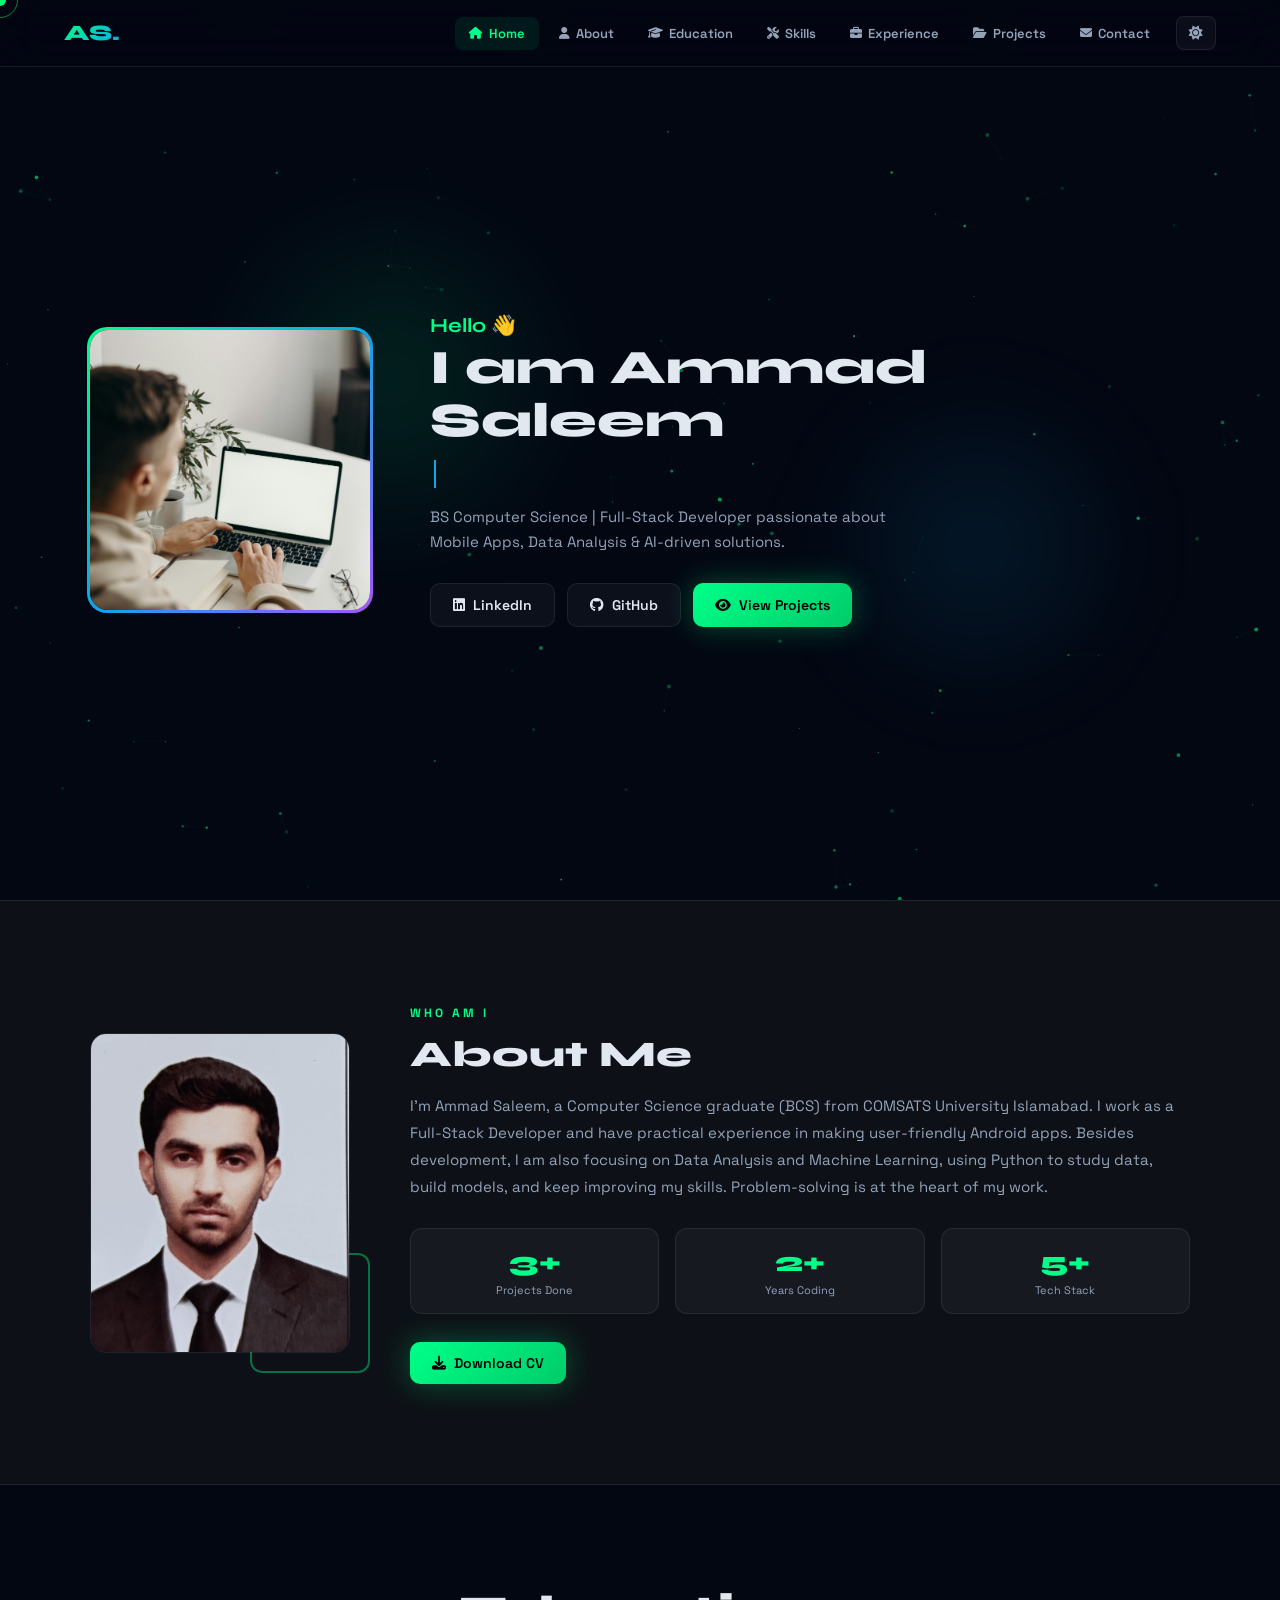
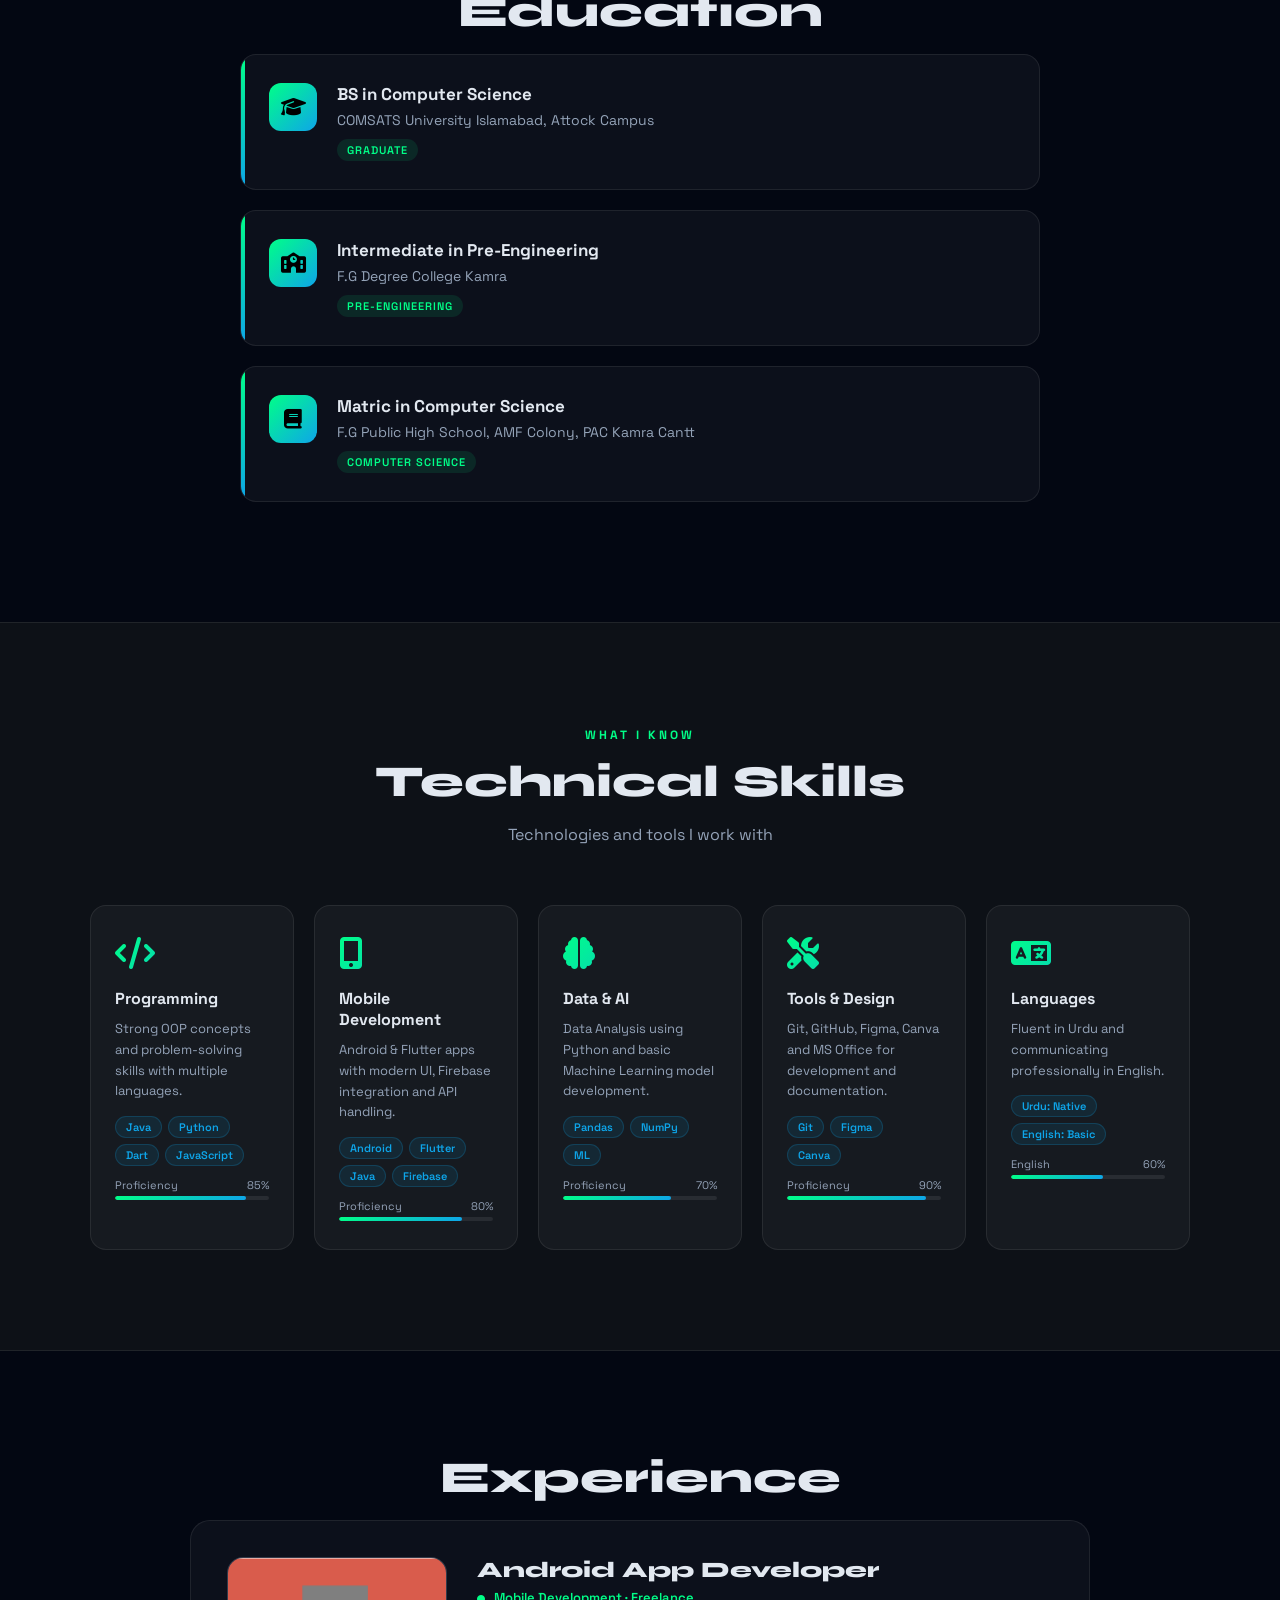
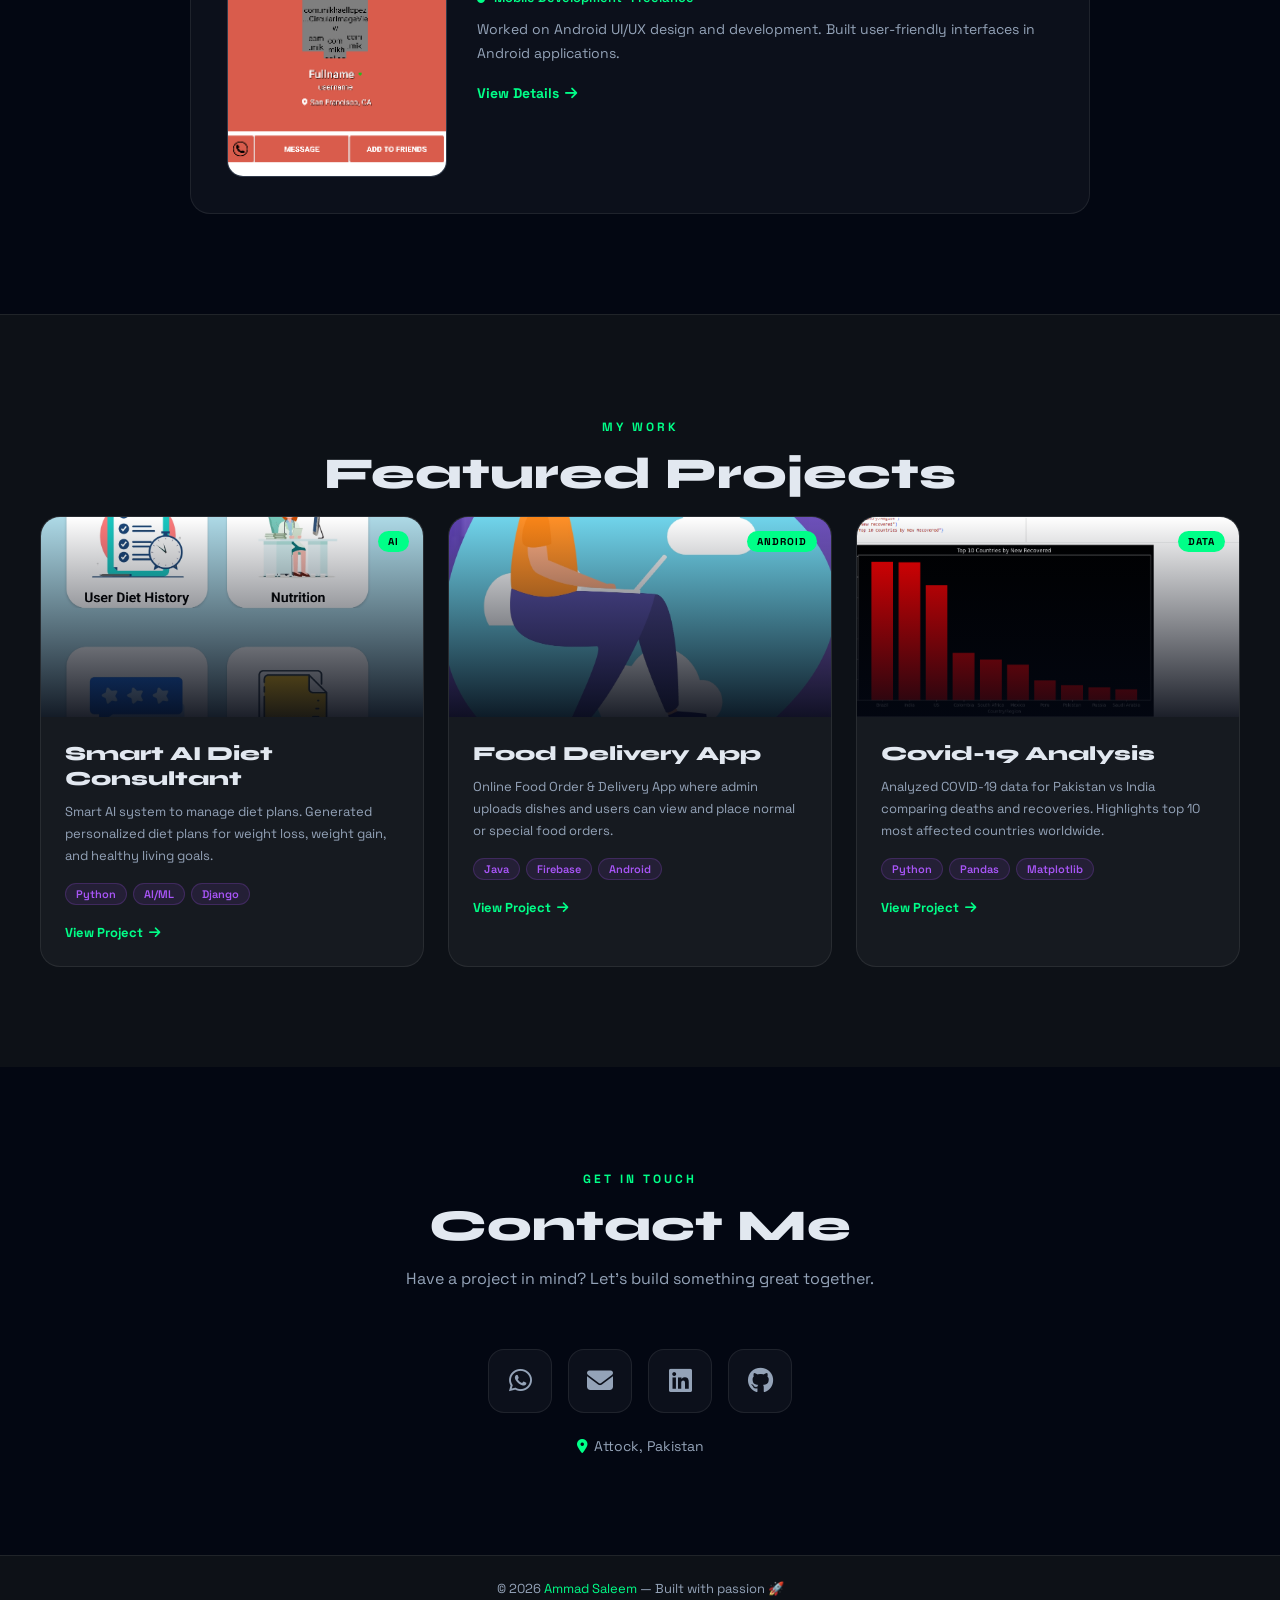
==== commit e57404e3: "update code" ====
--- a/index.html
+++ b/index.html
@@ -437,13 +437,14 @@
             transform: translateY(-4px);
             box-shadow: 0 20px 50px rgba(0,0,0,0.4);
         }
-        .exp-img {
-    width: 160px; height: 160px;
+      .exp-img {
+    width: 220px; height: 220px;
     border-radius: 16px; overflow: hidden;
     border: 1px solid var(--border); flex-shrink: 0;
     background: #1e293b;
+    display: flex; align-items: center; justify-content: center;
 }
- .exp-img img { width: 100%; height: 100%; object-fit: cover; display: block; }
+.exp-img img { width: 100%; height: 100%; object-fit: cover; display: block; }
         .exp-img img { width: 100%; height: 100%; object-fit: cover; }
         .exp-body h3 {
             font-family: 'Syne', sans-serif;
@@ -844,7 +845,7 @@
     <div class="exp-inner">
         <div class="exp-card reveal">
             <div class="exp-img">
-                <img src="img/food2.png"  >
+                <img src="img/food1 (2).png"  >
             </div>
             <div class="exp-body">
                 <h3>Android App Developer</h3>
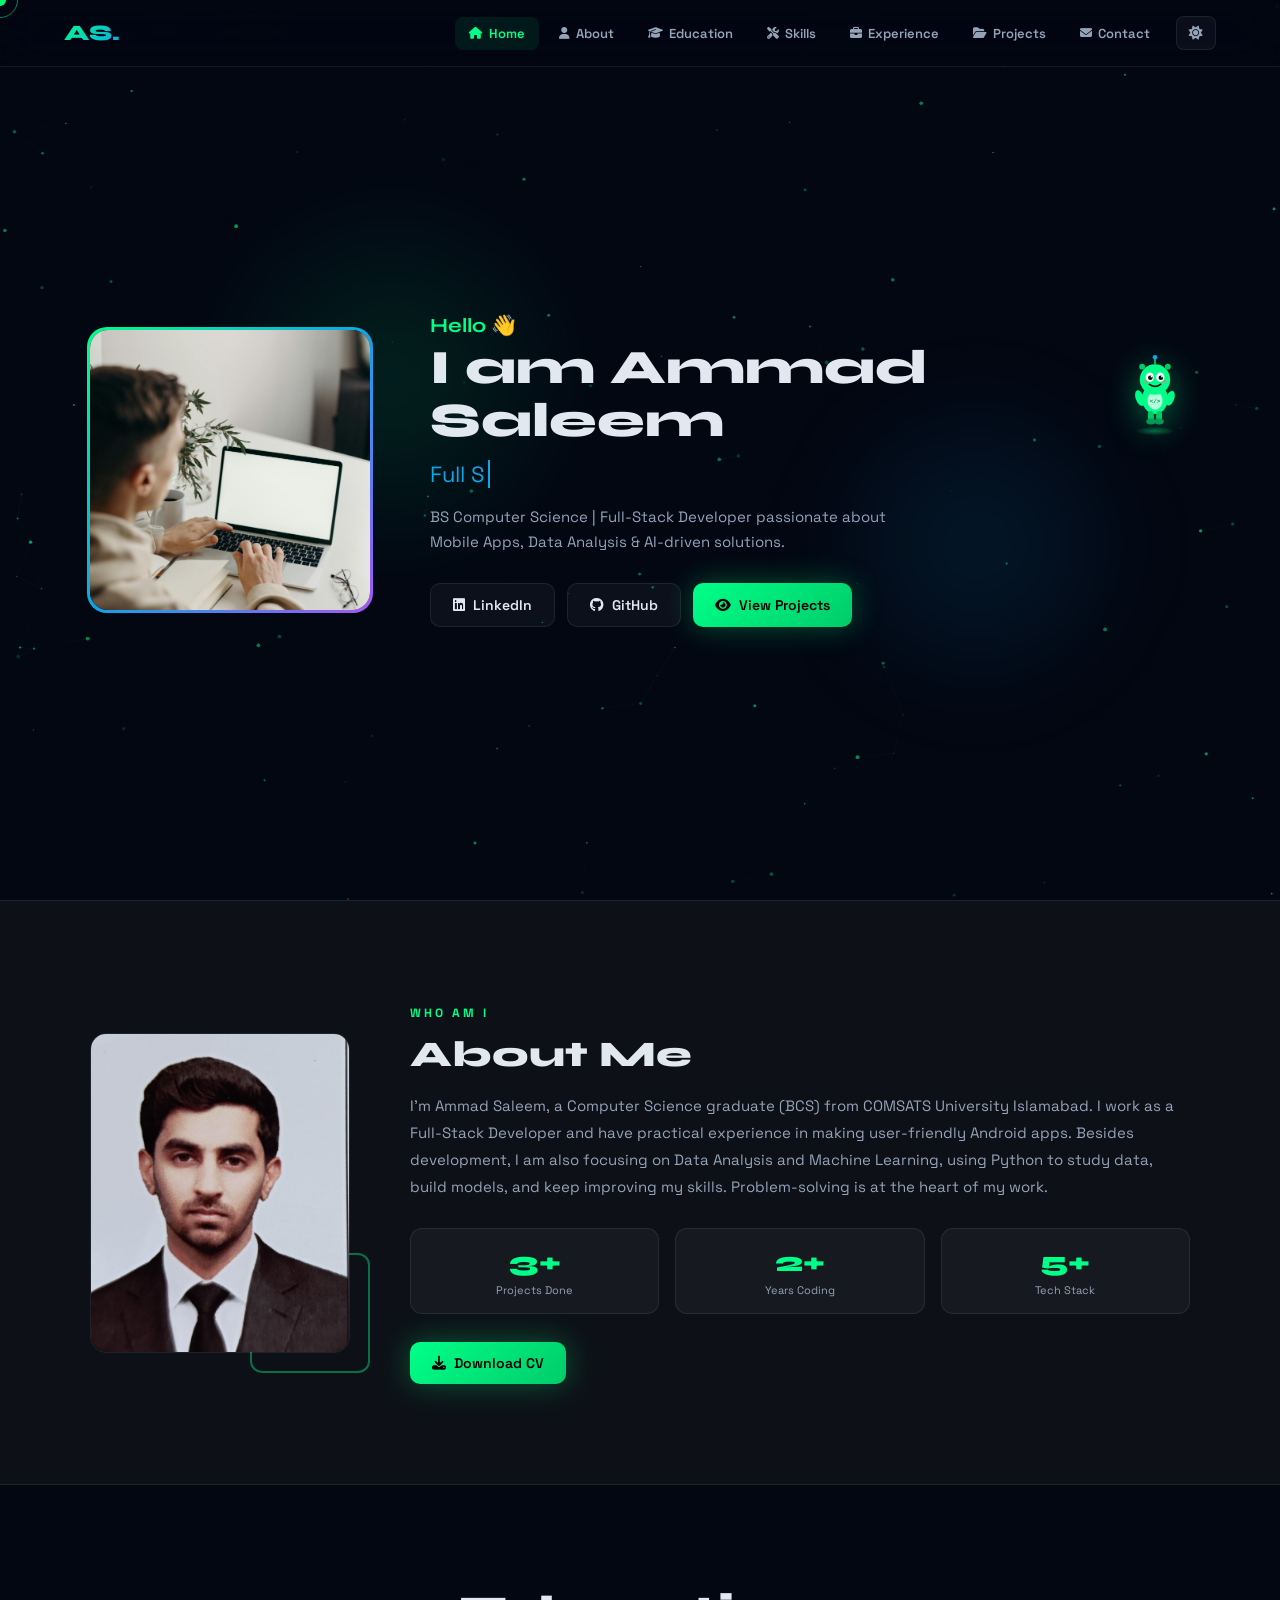
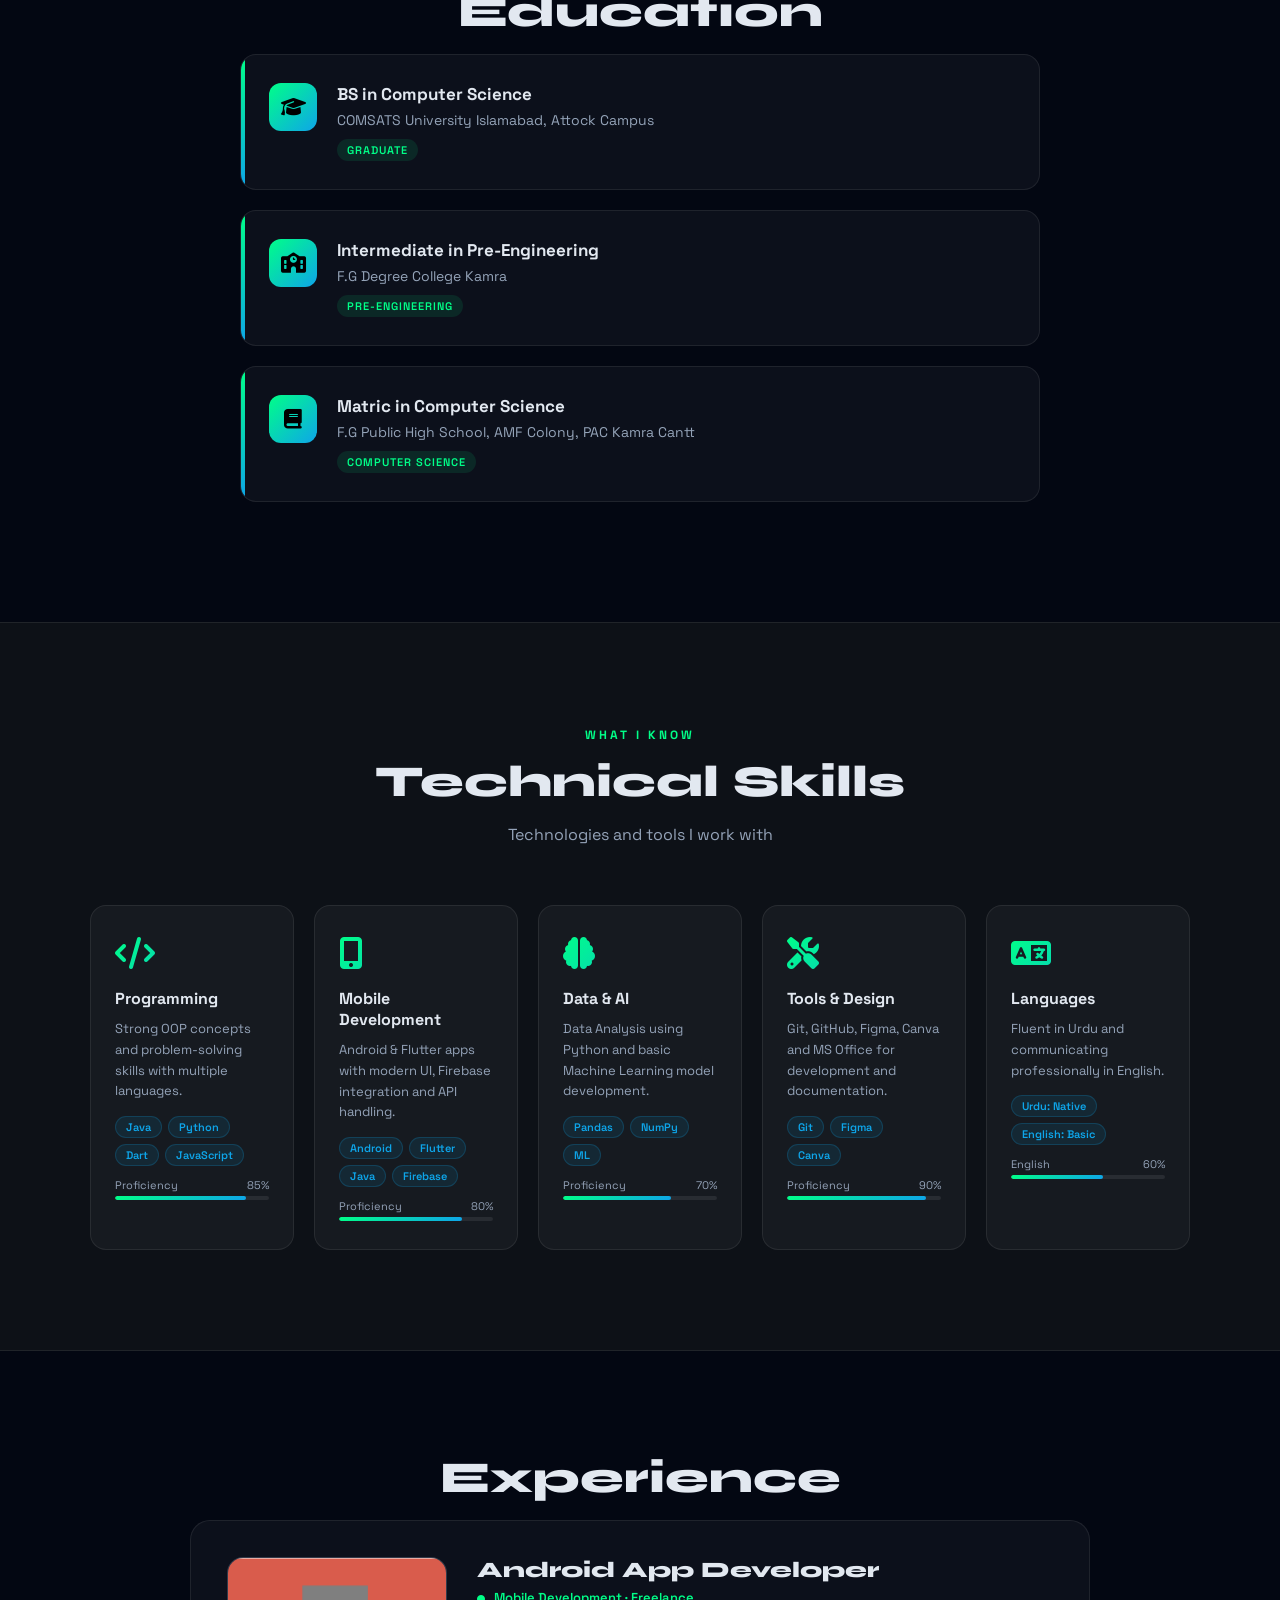
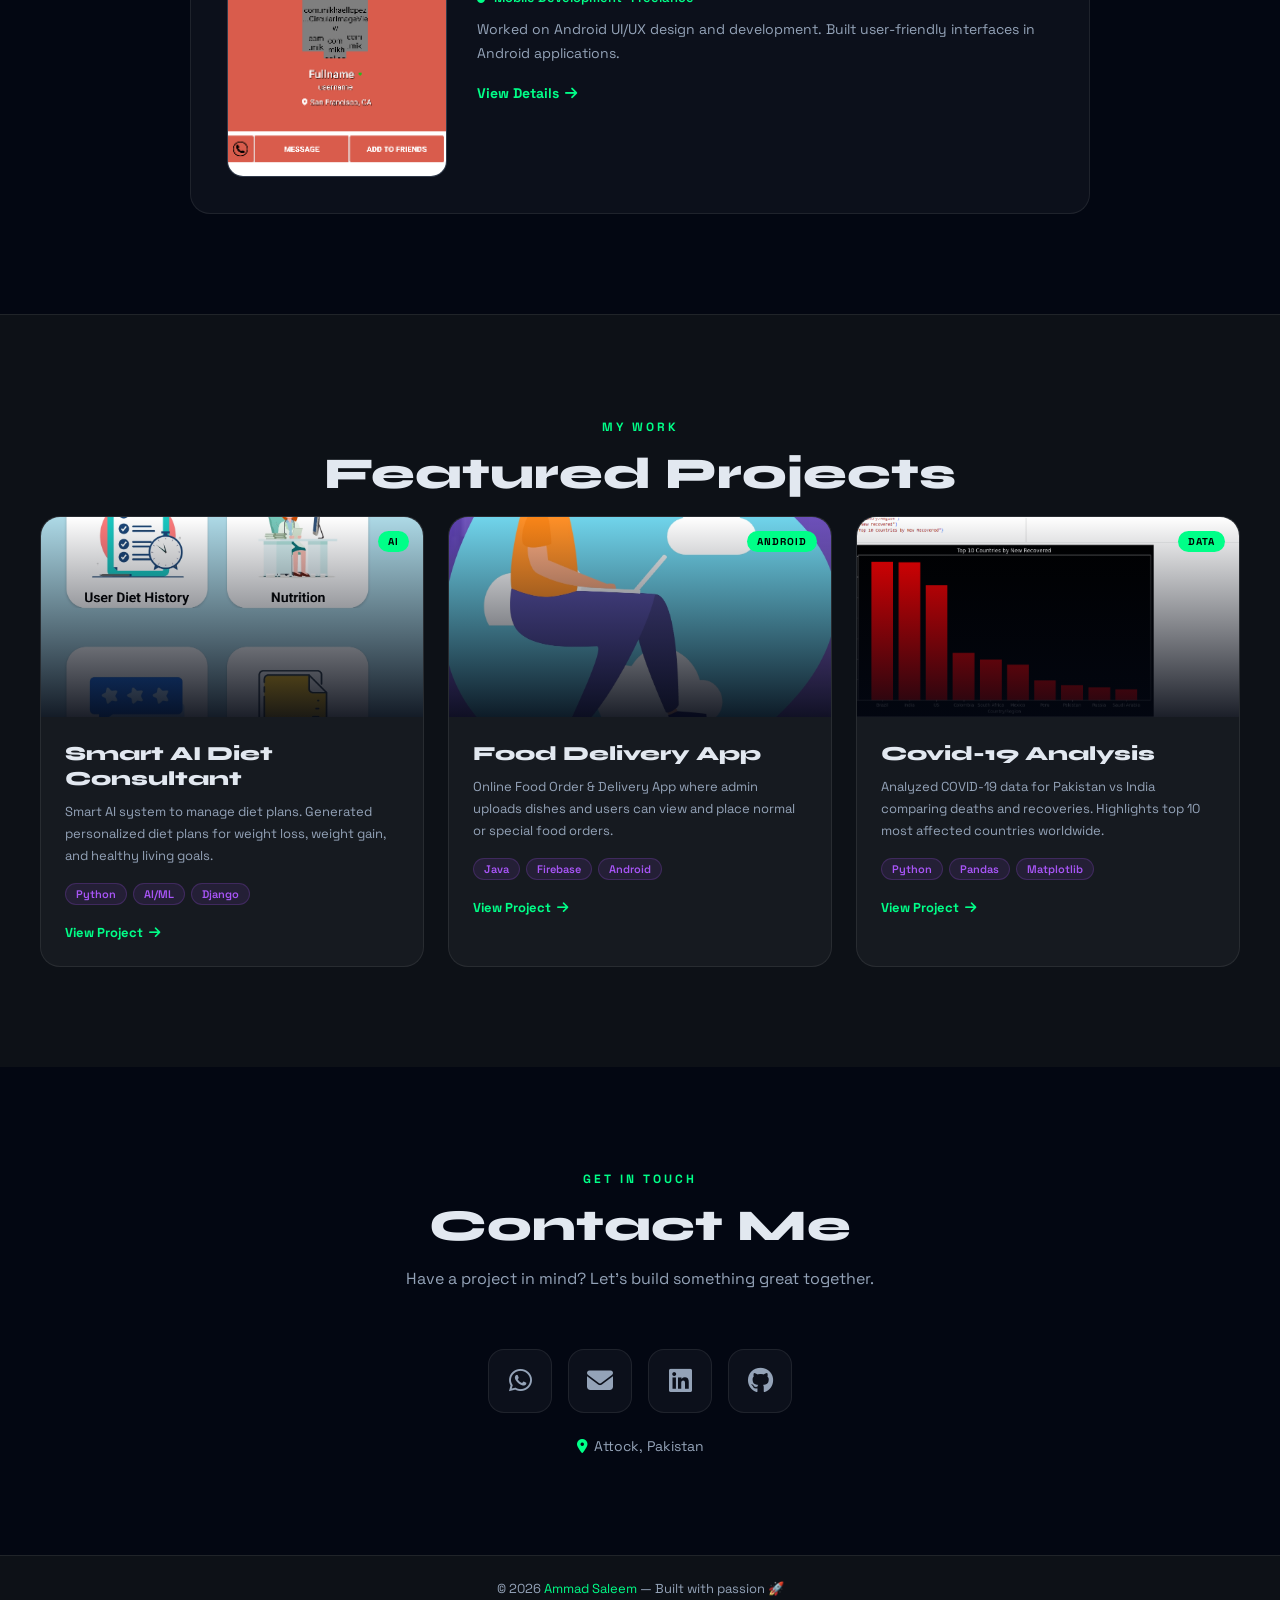
==== commit 912550ea: "latest" ====
--- a/index.html
+++ b/index.html
@@ -7,548 +7,208 @@
     <link rel="stylesheet" href="https://cdnjs.cloudflare.com/ajax/libs/font-awesome/6.5.0/css/all.min.css">
     <link href="https://fonts.googleapis.com/css2?family=Space+Grotesk:wght@300;400;600;700&family=Syne:wght@700;800&display=swap" rel="stylesheet">
     <style>
-        /* ===== CSS VARIABLES ===== */
         :root {
-            --bg: #030712;
-            --bg2: #0d1117;
-            --card: rgba(255,255,255,0.04);
-            --border: rgba(255,255,255,0.08);
-            --text: #e2e8f0;
-            --text2: #94a3b8;
-            --accent: #00ff88;
-            --accent2: #0ea5e9;
-            --accent3: #a855f7;
-            --glow: 0 0 30px rgba(0,255,136,0.3);
-            --glow2: 0 0 30px rgba(14,165,233,0.3);
+            --bg: #030712; --bg2: #0d1117;
+            --card: rgba(255,255,255,0.04); --border: rgba(255,255,255,0.08);
+            --text: #e2e8f0; --text2: #94a3b8;
+            --accent: #00ff88; --accent2: #0ea5e9; --accent3: #a855f7;
+            --glow: 0 0 30px rgba(0,255,136,0.3); --glow2: 0 0 30px rgba(14,165,233,0.3);
         }
         [data-theme="light"] {
-            --bg: #f1f5f9;
-            --bg2: #e2e8f0;
-            --card: rgba(0,0,0,0.04);
-            --border: rgba(0,0,0,0.1);
-            --text: #0f172a;
-            --text2: #475569;
-        }
-
+            --bg: #f1f5f9; --bg2: #e2e8f0;
+            --card: rgba(0,0,0,0.04); --border: rgba(0,0,0,0.1);
+            --text: #0f172a; --text2: #475569;
+        }
         * { margin: 0; padding: 0; box-sizing: border-box; }
-
         html { scroll-behavior: smooth; }
-
-        body {
-            background: var(--bg);
-            color: var(--text);
-            font-family: 'Space Grotesk', sans-serif;
-            overflow-x: hidden;
-        }
-
-        /* ===== CUSTOM CURSOR ===== */
-        .cursor {
-            width: 12px; height: 12px;
-            background: var(--accent);
-            border-radius: 50%;
-            position: fixed;
-            pointer-events: none;
-            z-index: 9999;
-            transition: transform 0.15s;
-            mix-blend-mode: difference;
-        }
-        .cursor-ring {
-            width: 36px; height: 36px;
-            border: 1.5px solid var(--accent);
-            border-radius: 50%;
-            position: fixed;
-            pointer-events: none;
-            z-index: 9998;
-            transition: all 0.25s ease;
-            opacity: 0.5;
-        }
-
-        /* ===== NAVBAR ===== */
-        nav {
-            position: fixed; top: 0; width: 100%;
-            background: rgba(3,7,18,0.85);
-            backdrop-filter: blur(20px);
-            border-bottom: 1px solid var(--border);
-            z-index: 1000;
-        }
-        .nav-container {
-            max-width: 1200px; margin: auto;
-            display: flex; justify-content: space-between;
-            align-items: center; padding: 16px 24px;
-        }
-        .logo {
-            font-family: 'Syne', sans-serif;
-            font-size: 22px; font-weight: 800;
-            background: linear-gradient(135deg, var(--accent), var(--accent2));
-            -webkit-background-clip: text; -webkit-text-fill-color: transparent;
-            background-clip: text;
-        }
+        body { background: var(--bg); color: var(--text); font-family: 'Space Grotesk', sans-serif; overflow-x: hidden; }
+
+        .cursor { width: 12px; height: 12px; background: var(--accent); border-radius: 50%; position: fixed; pointer-events: none; z-index: 9999; transition: transform 0.15s; mix-blend-mode: difference; }
+        .cursor-ring { width: 36px; height: 36px; border: 1.5px solid var(--accent); border-radius: 50%; position: fixed; pointer-events: none; z-index: 9998; transition: all 0.25s ease; opacity: 0.5; }
+
+        nav { position: fixed; top: 0; width: 100%; background: rgba(3,7,18,0.85); backdrop-filter: blur(20px); border-bottom: 1px solid var(--border); z-index: 1000; }
+        .nav-container { max-width: 1200px; margin: auto; display: flex; justify-content: space-between; align-items: center; padding: 16px 24px; }
+        .logo { font-family: 'Syne', sans-serif; font-size: 22px; font-weight: 800; background: linear-gradient(135deg, var(--accent), var(--accent2)); -webkit-background-clip: text; -webkit-text-fill-color: transparent; background-clip: text; }
         nav ul { list-style: none; display: flex; gap: 6px; }
-        nav ul li a {
-            display: flex; align-items: center; gap: 6px;
-            text-decoration: none; color: var(--text2);
-            font-weight: 600; font-size: 13px;
-            padding: 8px 14px; border-radius: 8px;
-            transition: all 0.3s;
-        }
-        nav ul li a:hover, nav ul li a.active {
-            color: var(--accent);
-            background: rgba(0,255,136,0.08);
-        }
+        nav ul li a { display: flex; align-items: center; gap: 6px; text-decoration: none; color: var(--text2); font-weight: 600; font-size: 13px; padding: 8px 14px; border-radius: 8px; transition: all 0.3s; }
+        nav ul li a:hover, nav ul li a.active { color: var(--accent); background: rgba(0,255,136,0.08); }
         nav ul li a i { font-size: 12px; }
         .nav-right { display: flex; align-items: center; gap: 12px; }
-        .theme-toggle {
-            background: var(--card); border: 1px solid var(--border);
-            color: var(--text2); padding: 8px 12px;
-            border-radius: 8px; cursor: pointer;
-            font-size: 14px; transition: all 0.3s;
-        }
+        .theme-toggle { background: var(--card); border: 1px solid var(--border); color: var(--text2); padding: 8px 12px; border-radius: 8px; cursor: pointer; font-size: 14px; transition: all 0.3s; }
         .theme-toggle:hover { color: var(--accent); border-color: var(--accent); }
         .hamburger { display: none; font-size: 22px; color: var(--text); cursor: pointer; }
 
-        /* ===== HERO ===== */
-        .hero-banner {
-            min-height: 100vh;
-            display: flex; align-items: center; justify-content: center;
-            position: relative; overflow: hidden;
-            padding: 120px 24px 80px;
-        }
-        #particles-canvas {
-            position: absolute; top: 0; left: 0;
-            width: 100%; height: 100%; pointer-events: none;
-        }
-        .hero-glow-1 {
-            position: absolute; top: 20%; left: 15%;
-            width: 400px; height: 400px;
-            background: radial-gradient(circle, rgba(0,255,136,0.12) 0%, transparent 70%);
-            border-radius: 50%; filter: blur(40px);
-            animation: floatGlow 6s ease-in-out infinite;
-        }
-        .hero-glow-2 {
-            position: absolute; bottom: 20%; right: 10%;
-            width: 350px; height: 350px;
-            background: radial-gradient(circle, rgba(14,165,233,0.12) 0%, transparent 70%);
-            border-radius: 50%; filter: blur(40px);
-            animation: floatGlow 8s ease-in-out infinite reverse;
-        }
-        @keyframes floatGlow {
-            0%, 100% { transform: translate(0, 0) scale(1); }
-            50% { transform: translate(20px, -20px) scale(1.1); }
-        }
-        .hero-banner-container {
-            display: flex; align-items: center;
-            flex-wrap: wrap; gap: 60px;
-            max-width: 1100px; width: 100%;
-            position: relative; z-index: 1;
-        }
-        .hero-img-wrap {
-            position: relative; flex-shrink: 0;
-        }
-        .hero-img-wrap::before {
-            content: '';
-            position: absolute; inset: -3px;
-            background: linear-gradient(135deg, var(--accent), var(--accent2), var(--accent3));
-            border-radius: 20px;
-            animation: rotateBorder 4s linear infinite;
-        }
-        .hero-img-wrap::after {
-            content: '';
-            position: absolute; inset: 0;
-            background: var(--bg);
-            border-radius: 18px;
-        }
-        @keyframes rotateBorder {
-            from { filter: hue-rotate(0deg); }
-            to { filter: hue-rotate(360deg); }
-        }
-        .hero-img {
-            position: relative; z-index: 1;
-            width: 280px; height: 280px;
-            border-radius: 18px; overflow: hidden;
-        }
-        .hero-img img {
-            width: 100%; height: 100%;
-            object-fit: cover; display: block;
-        }
-        .hero-badge {
-            position: absolute; bottom: -16px; right: -16px;
-            background: linear-gradient(135deg, var(--accent), var(--accent2));
-            color: #000; font-weight: 700; font-size: 11px;
-            padding: 8px 14px; border-radius: 20px;
-            z-index: 2; white-space: nowrap;
-            box-shadow: var(--glow);
-        }
+        .hero-banner { min-height: 100vh; display: flex; align-items: center; justify-content: center; position: relative; overflow: hidden; padding: 120px 24px 80px; }
+        #particles-canvas { position: absolute; top: 0; left: 0; width: 100%; height: 100%; pointer-events: none; }
+        .hero-glow-1 { position: absolute; top: 20%; left: 15%; width: 400px; height: 400px; background: radial-gradient(circle, rgba(0,255,136,0.12) 0%, transparent 70%); border-radius: 50%; filter: blur(40px); animation: floatGlow 6s ease-in-out infinite; }
+        .hero-glow-2 { position: absolute; bottom: 20%; right: 10%; width: 350px; height: 350px; background: radial-gradient(circle, rgba(14,165,233,0.12) 0%, transparent 70%); border-radius: 50%; filter: blur(40px); animation: floatGlow 8s ease-in-out infinite reverse; }
+        @keyframes floatGlow { 0%, 100% { transform: translate(0,0) scale(1); } 50% { transform: translate(20px,-20px) scale(1.1); } }
+
+        .hero-banner-container { display: flex; align-items: center; flex-wrap: wrap; gap: 60px; max-width: 1100px; width: 100%; position: relative; z-index: 1; }
+        .hero-img-wrap { position: relative; flex-shrink: 0; }
+        .hero-img-wrap::before { content: ''; position: absolute; inset: -3px; background: linear-gradient(135deg, var(--accent), var(--accent2), var(--accent3)); border-radius: 20px; animation: rotateBorder 4s linear infinite; }
+        .hero-img-wrap::after { content: ''; position: absolute; inset: 0; background: var(--bg); border-radius: 18px; }
+        @keyframes rotateBorder { from { filter: hue-rotate(0deg); } to { filter: hue-rotate(360deg); } }
+        .hero-img { position: relative; z-index: 1; width: 280px; height: 280px; border-radius: 18px; overflow: hidden; }
+        .hero-img img { width: 100%; height: 100%; object-fit: cover; display: block; }
+
         .hero-text { flex: 1; min-width: 280px; }
-        #hello, #iam {
-            opacity: 0;
-            font-family: 'Syne', sans-serif;
-        }
+        #hello, #iam { opacity: 0; font-family: 'Syne', sans-serif; }
         #hello { font-size: 20px; color: var(--accent); margin-bottom: 4px; }
-        #iam { font-size: 48px; font-weight: 800; line-height: 1.1; margin-bottom: 12px; }
+
+        /* ===== IAM ROW WITH MASCOT ===== */
+        .iam-row {
+            display: flex;
+            align-items: center;
+            gap: 16px;
+            margin-bottom: 12px;
+        }
+        #iam { font-size: 48px; font-weight: 800; line-height: 1.1; margin-bottom: 0; }
+
+        /* ===== JUMPING MASCOT ===== */
+        .mascot {
+            width: 70px;
+            height: 70px;
+            flex-shrink: 0;
+            animation: mascotJump 0.6s ease-in-out infinite alternate;
+            filter: drop-shadow(0 6px 16px rgba(0,255,136,0.4));
+            cursor: pointer;
+            transition: transform 0.2s;
+        }
+        .mascot:hover {
+            animation: mascotSpin 0.5s ease-in-out;
+        }
+        @keyframes mascotJump {
+            0%   { transform: translateY(0px) scaleY(1) scaleX(1); }
+            80%  { transform: translateY(-22px) scaleY(1.08) scaleX(0.95); }
+            100% { transform: translateY(-26px) scaleY(1.1) scaleX(0.93); }
+        }
+        @keyframes mascotSpin {
+            0%   { transform: rotate(0deg) scale(1.2); }
+            100% { transform: rotate(360deg) scale(1); }
+        }
+        /* Shadow under mascot */
+        .mascot-wrap {
+            display: flex;
+            flex-direction: column;
+            align-items: center;
+            gap: 2px;
+            flex-shrink: 0;
+        }
+        .mascot-shadow {
+            width: 36px; height: 8px;
+            background: radial-gradient(ellipse, rgba(0,255,136,0.35) 0%, transparent 80%);
+            border-radius: 50%;
+            animation: shadowPulse 0.6s ease-in-out infinite alternate;
+        }
+        @keyframes shadowPulse {
+            0%   { transform: scaleX(1);   opacity: 0.7; }
+            100% { transform: scaleX(0.5); opacity: 0.2; }
+        }
+
         .typing-wrap { font-size: 22px; margin-bottom: 16px; }
-        #typing {
-            color: var(--accent2);
-            border-right: 2.5px solid var(--accent2);
-            padding-right: 4px;
-            animation: blink 0.7s infinite;
-        }
+        #typing { color: var(--accent2); border-right: 2.5px solid var(--accent2); padding-right: 4px; animation: blink 0.7s infinite; }
         @keyframes blink { 50% { border-color: transparent; } }
-        .hero-desc {
-            color: var(--text2); font-size: 15px;
-            line-height: 1.7; max-width: 480px;
-            margin-bottom: 28px;
-        }
+        .hero-desc { color: var(--text2); font-size: 15px; line-height: 1.7; max-width: 480px; margin-bottom: 28px; }
         .hero-buttons { display: flex; gap: 12px; flex-wrap: wrap; }
-        .btn {
-            display: inline-flex; align-items: center; gap: 8px;
-            padding: 12px 22px; border-radius: 10px;
-            font-weight: 600; font-size: 14px;
-            text-decoration: none; transition: all 0.3s;
-            position: relative; overflow: hidden;
-        }
-        .btn::before {
-            content: '';
-            position: absolute; top: 0; left: -100%;
-            width: 100%; height: 100%;
-            background: rgba(255,255,255,0.1);
-            transition: left 0.3s;
-        }
+        .btn { display: inline-flex; align-items: center; gap: 8px; padding: 12px 22px; border-radius: 10px; font-weight: 600; font-size: 14px; text-decoration: none; transition: all 0.3s; position: relative; overflow: hidden; }
+        .btn::before { content: ''; position: absolute; top: 0; left: -100%; width: 100%; height: 100%; background: rgba(255,255,255,0.1); transition: left 0.3s; }
         .btn:hover::before { left: 0; }
-        .btn-primary {
-            background: linear-gradient(135deg, var(--accent), #00cc6a);
-            color: #000; box-shadow: var(--glow);
-        }
-        .btn-secondary {
-            background: var(--card); border: 1px solid var(--border);
-            color: var(--text);
-        }
-        .btn-outline {
-            background: transparent;
-            border: 1px solid var(--accent2);
-            color: var(--accent2);
-        }
+        .btn-primary { background: linear-gradient(135deg, var(--accent), #00cc6a); color: #000; box-shadow: var(--glow); }
+        .btn-secondary { background: var(--card); border: 1px solid var(--border); color: var(--text); }
+        .btn-outline { background: transparent; border: 1px solid var(--accent2); color: var(--accent2); }
         .btn:hover { transform: translateY(-3px); }
         .showText { animation: fadeUp 1s forwards; }
-        @keyframes fadeUp {
-            from { opacity: 0; transform: translateY(24px); }
-            to { opacity: 1; transform: translateY(0); }
-        }
-
-        /* ===== SCROLL REVEAL ===== */
-        .reveal {
-            opacity: 0; transform: translateY(40px);
-            transition: all 0.7s ease;
-        }
+        @keyframes fadeUp { from { opacity: 0; transform: translateY(24px); } to { opacity: 1; transform: translateY(0); } }
+
+        .reveal { opacity: 0; transform: translateY(40px); transition: all 0.7s ease; }
         .reveal.visible { opacity: 1; transform: translateY(0); }
-        .reveal-left {
-            opacity: 0; transform: translateX(-40px);
-            transition: all 0.7s ease;
-        }
+        .reveal-left { opacity: 0; transform: translateX(-40px); transition: all 0.7s ease; }
         .reveal-left.visible { opacity: 1; transform: translateX(0); }
-        .reveal-right {
-            opacity: 0; transform: translateX(40px);
-            transition: all 0.7s ease;
-        }
+        .reveal-right { opacity: 0; transform: translateX(40px); transition: all 0.7s ease; }
         .reveal-right.visible { opacity: 1; transform: translateX(0); }
 
-        /* ===== SECTION SHARED ===== */
         .section { padding: 100px 24px; }
-        .section-label {
-            display: inline-block;
-            font-size: 12px; font-weight: 700; letter-spacing: 3px;
-            text-transform: uppercase; color: var(--accent);
-            margin-bottom: 12px;
-        }
-        .section-title {
-            font-family: 'Syne', sans-serif;
-            font-size: 44px; font-weight: 800;
-            margin-bottom: 16px; color: var(--text);
-        }
+        .section-label { display: inline-block; font-size: 12px; font-weight: 700; letter-spacing: 3px; text-transform: uppercase; color: var(--accent); margin-bottom: 12px; }
+        .section-title { font-family: 'Syne', sans-serif; font-size: 44px; font-weight: 800; margin-bottom: 16px; color: var(--text); }
         .section-sub { color: var(--text2); font-size: 16px; margin-bottom: 60px; }
         .section-header { text-align: center; }
 
-        /* ===== ABOUT ===== */
-        .about-section {
-            background: var(--bg2);
-            border-top: 1px solid var(--border);
-            border-bottom: 1px solid var(--border);
-        }
-        .about-container {
-            max-width: 1100px; margin: auto;
-            display: flex; align-items: center;
-            gap: 60px; flex-wrap: wrap;
-        }
-        .about-img-wrap {
-            position: relative; flex-shrink: 0;
-        }
-        .about-img {
-            width: 260px; height: 320px;
-            border-radius: 16px; overflow: hidden;
-            border: 1px solid var(--border);
-        }
+        .about-section { background: var(--bg2); border-top: 1px solid var(--border); border-bottom: 1px solid var(--border); }
+        .about-container { max-width: 1100px; margin: auto; display: flex; align-items: center; gap: 60px; flex-wrap: wrap; }
+        .about-img-wrap { position: relative; flex-shrink: 0; }
+        .about-img { width: 260px; height: 320px; border-radius: 16px; overflow: hidden; border: 1px solid var(--border); }
         .about-img img { width: 100%; height: 100%; object-fit: cover; }
-        .about-deco {
-            position: absolute; bottom: -20px; right: -20px;
-            width: 120px; height: 120px;
-            border: 2px solid var(--accent);
-            border-radius: 12px; z-index: -1;
-            opacity: 0.4;
-        }
+        .about-deco { position: absolute; bottom: -20px; right: -20px; width: 120px; height: 120px; border: 2px solid var(--accent); border-radius: 12px; z-index: -1; opacity: 0.4; }
         .about-text { flex: 1; min-width: 280px; }
-        .about-text h2 {
-            font-family: 'Syne', sans-serif;
-            font-size: 36px; font-weight: 800;
-            margin-bottom: 16px;
-        }
-        .about-text p {
-            color: var(--text2); font-size: 15px;
-            line-height: 1.8; margin-bottom: 28px;
-        }
-        .about-stats {
-            display: grid; grid-template-columns: repeat(3, 1fr);
-            gap: 16px; margin-bottom: 28px;
-        }
-        .stat-box {
-            background: var(--card);
-            border: 1px solid var(--border);
-            border-radius: 12px; padding: 16px;
-            text-align: center; transition: all 0.3s;
-        }
-        .stat-box:hover {
-            border-color: var(--accent);
-            box-shadow: 0 0 20px rgba(0,255,136,0.1);
-            transform: translateY(-3px);
-        }
-        .stat-num {
-            font-family: 'Syne', sans-serif;
-            font-size: 28px; font-weight: 800;
-            color: var(--accent);
-        }
+        .about-text h2 { font-family: 'Syne', sans-serif; font-size: 36px; font-weight: 800; margin-bottom: 16px; }
+        .about-text p { color: var(--text2); font-size: 15px; line-height: 1.8; margin-bottom: 28px; }
+        .about-stats { display: grid; grid-template-columns: repeat(3, 1fr); gap: 16px; margin-bottom: 28px; }
+        .stat-box { background: var(--card); border: 1px solid var(--border); border-radius: 12px; padding: 16px; text-align: center; transition: all 0.3s; }
+        .stat-box:hover { border-color: var(--accent); box-shadow: 0 0 20px rgba(0,255,136,0.1); transform: translateY(-3px); }
+        .stat-num { font-family: 'Syne', sans-serif; font-size: 28px; font-weight: 800; color: var(--accent); }
         .stat-lbl { font-size: 11px; color: var(--text2); margin-top: 4px; }
 
-        /* ===== EDUCATION ===== */
-        .education-section {
-            background: var(--bg);
-            padding: 100px 24px;
-        }
+        .education-section { background: var(--bg); padding: 100px 24px; }
         .edu-inner { max-width: 800px; margin: auto; }
-        .edu-item {
-            background: var(--card);
-            border: 1px solid var(--border);
-            border-radius: 16px; padding: 28px;
-            margin-bottom: 20px;
-            display: flex; gap: 20px; align-items: flex-start;
-            transition: all 0.3s; position: relative;
-            overflow: hidden;
-        }
-        .edu-item::before {
-            content: '';
-            position: absolute; left: 0; top: 0;
-            width: 4px; height: 100%;
-            background: linear-gradient(to bottom, var(--accent), var(--accent2));
-        }
-        .edu-item:hover {
-            border-color: rgba(0,255,136,0.3);
-            transform: translateX(4px);
-            box-shadow: 0 8px 30px rgba(0,0,0,0.3);
-        }
-        .edu-icon {
-            width: 48px; height: 48px; border-radius: 12px;
-            background: linear-gradient(135deg, var(--accent), var(--accent2));
-            display: flex; align-items: center; justify-content: center;
-            font-size: 20px; color: #000; flex-shrink: 0;
-        }
+        .edu-item { background: var(--card); border: 1px solid var(--border); border-radius: 16px; padding: 28px; margin-bottom: 20px; display: flex; gap: 20px; align-items: flex-start; transition: all 0.3s; position: relative; overflow: hidden; }
+        .edu-item::before { content: ''; position: absolute; left: 0; top: 0; width: 4px; height: 100%; background: linear-gradient(to bottom, var(--accent), var(--accent2)); }
+        .edu-item:hover { border-color: rgba(0,255,136,0.3); transform: translateX(4px); box-shadow: 0 8px 30px rgba(0,0,0,0.3); }
+        .edu-icon { width: 48px; height: 48px; border-radius: 12px; background: linear-gradient(135deg, var(--accent), var(--accent2)); display: flex; align-items: center; justify-content: center; font-size: 20px; color: #000; flex-shrink: 0; }
         .edu-body h3 { font-size: 17px; font-weight: 700; margin-bottom: 6px; }
         .edu-body p { color: var(--text2); font-size: 14px; }
-        .edu-tag {
-            display: inline-block; margin-top: 10px;
-            background: rgba(0,255,136,0.1); color: var(--accent);
-            font-size: 11px; font-weight: 600; letter-spacing: 1px;
-            padding: 4px 10px; border-radius: 20px;
-        }
-
-        /* ===== SKILLS ===== */
-        .skills-section {
-            background: var(--bg2);
-            border-top: 1px solid var(--border);
-            border-bottom: 1px solid var(--border);
-        }
+        .edu-tag { display: inline-block; margin-top: 10px; background: rgba(0,255,136,0.1); color: var(--accent); font-size: 11px; font-weight: 600; letter-spacing: 1px; padding: 4px 10px; border-radius: 20px; }
+
+        .skills-section { background: var(--bg2); border-top: 1px solid var(--border); border-bottom: 1px solid var(--border); }
         .skills-inner { max-width: 1100px; margin: auto; }
-        .skills-grid {
-            display: grid;
-            grid-template-columns: repeat(auto-fit, minmax(200px, 1fr));
-            gap: 20px;
-        }
-        .skill-card {
-            background: var(--card);
-            border: 1px solid var(--border);
-            border-radius: 16px; padding: 28px 24px;
-            transition: all 0.4s; position: relative; overflow: hidden;
-            cursor: default;
-        }
-        .skill-card::before {
-            content: '';
-            position: absolute; top: 0; left: 0;
-            right: 0; height: 2px;
-            background: linear-gradient(135deg, var(--accent), var(--accent2));
-            transform: scaleX(0); transform-origin: left;
-            transition: transform 0.4s;
-        }
+        .skills-grid { display: grid; grid-template-columns: repeat(auto-fit, minmax(200px, 1fr)); gap: 20px; }
+        .skill-card { background: var(--card); border: 1px solid var(--border); border-radius: 16px; padding: 28px 24px; transition: all 0.4s; position: relative; overflow: hidden; cursor: default; }
+        .skill-card::before { content: ''; position: absolute; top: 0; left: 0; right: 0; height: 2px; background: linear-gradient(135deg, var(--accent), var(--accent2)); transform: scaleX(0); transform-origin: left; transition: transform 0.4s; }
         .skill-card:hover::before { transform: scaleX(1); }
-        .skill-card:hover {
-            border-color: rgba(0,255,136,0.3);
-            transform: translateY(-8px);
-            box-shadow: 0 20px 40px rgba(0,0,0,0.3), var(--glow);
-        }
-        .skill-icon {
-            font-size: 32px; margin-bottom: 14px;
-            background: linear-gradient(135deg, var(--accent), var(--accent2));
-            -webkit-background-clip: text; -webkit-text-fill-color: transparent;
-        }
+        .skill-card:hover { border-color: rgba(0,255,136,0.3); transform: translateY(-8px); box-shadow: 0 20px 40px rgba(0,0,0,0.3), var(--glow); }
+        .skill-icon { font-size: 32px; margin-bottom: 14px; background: linear-gradient(135deg, var(--accent), var(--accent2)); -webkit-background-clip: text; -webkit-text-fill-color: transparent; }
         .skill-card h3 { font-size: 16px; font-weight: 700; margin-bottom: 10px; }
         .skill-card p { color: var(--text2); font-size: 13px; line-height: 1.6; }
         .skill-tags { display: flex; flex-wrap: wrap; gap: 6px; margin-top: 14px; }
-        .skill-tag {
-            background: rgba(14,165,233,0.1); color: var(--accent2);
-            font-size: 11px; font-weight: 600;
-            padding: 3px 10px; border-radius: 20px;
-            border: 1px solid rgba(14,165,233,0.2);
-        }
-
-        /* ===== EXPERIENCE ===== */
+        .skill-tag { background: rgba(14,165,233,0.1); color: var(--accent2); font-size: 11px; font-weight: 600; padding: 3px 10px; border-radius: 20px; border: 1px solid rgba(14,165,233,0.2); }
+
         .experience-section { background: var(--bg); padding: 100px 24px; }
         .exp-inner { max-width: 900px; margin: auto; }
-        .exp-card {
-            background: var(--card);
-            border: 1px solid var(--border);
-            border-radius: 20px; padding: 36px;
-            display: flex; gap: 30px; align-items: flex-start;
-            transition: all 0.4s; position: relative; overflow: hidden;
-        }
-        .exp-card::after {
-            content: '';
-            position: absolute; inset: 0;
-            background: linear-gradient(135deg, rgba(0,255,136,0.03), transparent);
-            opacity: 0; transition: opacity 0.4s;
-        }
+        .exp-card { background: var(--card); border: 1px solid var(--border); border-radius: 20px; padding: 36px; display: flex; gap: 30px; align-items: flex-start; transition: all 0.4s; position: relative; overflow: hidden; }
+        .exp-card::after { content: ''; position: absolute; inset: 0; background: linear-gradient(135deg, rgba(0,255,136,0.03), transparent); opacity: 0; transition: opacity 0.4s; }
         .exp-card:hover::after { opacity: 1; }
-        .exp-card:hover {
-            border-color: rgba(0,255,136,0.25);
-            transform: translateY(-4px);
-            box-shadow: 0 20px 50px rgba(0,0,0,0.4);
-        }
-      .exp-img {
-    width: 220px; height: 220px;
-    border-radius: 16px; overflow: hidden;
-    border: 1px solid var(--border); flex-shrink: 0;
-    background: #1e293b;
-    display: flex; align-items: center; justify-content: center;
-}
-.exp-img img { width: 100%; height: 100%; object-fit: cover; display: block; }
-        .exp-img img { width: 100%; height: 100%; object-fit: cover; }
-        .exp-body h3 {
-            font-family: 'Syne', sans-serif;
-            font-size: 22px; font-weight: 800; margin-bottom: 6px;
-        }
+        .exp-card:hover { border-color: rgba(0,255,136,0.25); transform: translateY(-4px); box-shadow: 0 20px 50px rgba(0,0,0,0.4); }
+        .exp-img { width: 220px; height: 220px; border-radius: 16px; overflow: hidden; border: 1px solid var(--border); flex-shrink: 0; background: #1e293b; display: flex; align-items: center; justify-content: center; }
+        .exp-img img { width: 100%; height: 100%; object-fit: cover; display: block; }
+        .exp-body h3 { font-family: 'Syne', sans-serif; font-size: 22px; font-weight: 800; margin-bottom: 6px; }
         .exp-meta { color: var(--accent); font-size: 13px; font-weight: 600; margin-bottom: 12px; }
         .exp-body p { color: var(--text2); font-size: 14px; line-height: 1.7; }
-        .exp-link {
-            display: inline-flex; align-items: center; gap: 6px;
-            margin-top: 18px; color: var(--accent);
-            text-decoration: none; font-weight: 700; font-size: 14px;
-            transition: gap 0.3s;
-            position: relative; z-index: 2;
-        }
+        .exp-link { display: inline-flex; align-items: center; gap: 6px; margin-top: 18px; color: var(--accent); text-decoration: none; font-weight: 700; font-size: 14px; transition: gap 0.3s; position: relative; z-index: 2; }
         .exp-link:hover { gap: 10px; }
 
-        /* ===== PROJECTS ===== */
         .projects-section { background: var(--bg2); padding: 100px 24px; border-top: 1px solid var(--border); }
         .projects-inner { max-width: 1200px; margin: auto; }
-        .projects-grid {
-            display: grid;
-            grid-template-columns: repeat(auto-fit, minmax(300px, 1fr));
-            gap: 24px;
-        }
-        .project-card {
-            background: var(--card);
-            border: 1px solid var(--border);
-            border-radius: 20px; overflow: hidden;
-            transition: all 0.4s; position: relative;
-            perspective: 1000px;
-        }
-        .project-card:hover {
-            border-color: rgba(0,255,136,0.25);
-            transform: translateY(-8px) rotateX(2deg);
-            box-shadow: 0 30px 60px rgba(0,0,0,0.4), 0 0 40px rgba(0,255,136,0.1);
-        }
-        .project-img-wrap {
-            position: relative; overflow: hidden; height: 200px;
-        }
-        .project-img-wrap img {
-            width: 100%; height: 100%; object-fit: cover;
-            transition: transform 0.6s;
-        }
+        .projects-grid { display: grid; grid-template-columns: repeat(auto-fit, minmax(300px, 1fr)); gap: 24px; }
+        .project-card { background: var(--card); border: 1px solid var(--border); border-radius: 20px; overflow: hidden; transition: all 0.4s; position: relative; perspective: 1000px; }
+        .project-card:hover { border-color: rgba(0,255,136,0.25); transform: translateY(-8px) rotateX(2deg); box-shadow: 0 30px 60px rgba(0,0,0,0.4), 0 0 40px rgba(0,255,136,0.1); }
+        .project-img-wrap { position: relative; overflow: hidden; height: 200px; }
+        .project-img-wrap img { width: 100%; height: 100%; object-fit: cover; transition: transform 0.6s; }
         .project-card:hover .project-img-wrap img { transform: scale(1.08); }
-        .project-overlay {
-            position: absolute; inset: 0;
-            background: linear-gradient(to top, rgba(3,7,18,0.9), transparent);
-        }
-        .project-badge {
-            position: absolute; top: 14px; right: 14px;
-            background: var(--accent); color: #000;
-            font-size: 10px; font-weight: 700;
-            padding: 4px 10px; border-radius: 20px;
-            letter-spacing: 1px; text-transform: uppercase;
-        }
+        .project-overlay { position: absolute; inset: 0; background: linear-gradient(to top, rgba(3,7,18,0.9), transparent); }
+        .project-badge { position: absolute; top: 14px; right: 14px; background: var(--accent); color: #000; font-size: 10px; font-weight: 700; padding: 4px 10px; border-radius: 20px; letter-spacing: 1px; text-transform: uppercase; }
         .project-body { padding: 24px; }
-        .project-body h3 {
-            font-family: 'Syne', sans-serif;
-            font-size: 20px; font-weight: 800; margin-bottom: 10px;
-        }
+        .project-body h3 { font-family: 'Syne', sans-serif; font-size: 20px; font-weight: 800; margin-bottom: 10px; }
         .project-body p { color: var(--text2); font-size: 13px; line-height: 1.7; margin-bottom: 16px; }
         .project-tags { display: flex; gap: 6px; flex-wrap: wrap; margin-bottom: 16px; }
-        .ptag {
-            background: rgba(168,85,247,0.1); color: var(--accent3);
-            font-size: 11px; font-weight: 600;
-            padding: 3px 10px; border-radius: 20px;
-            border: 1px solid rgba(168,85,247,0.2);
-        }
-        .project-link {
-            display: inline-flex; align-items: center; gap: 6px;
-            color: var(--accent); text-decoration: none;
-            font-weight: 700; font-size: 13px;
-            transition: gap 0.3s;
-        }
+        .ptag { background: rgba(168,85,247,0.1); color: var(--accent3); font-size: 11px; font-weight: 600; padding: 3px 10px; border-radius: 20px; border: 1px solid rgba(168,85,247,0.2); }
+        .project-link { display: inline-flex; align-items: center; gap: 6px; color: var(--accent); text-decoration: none; font-weight: 700; font-size: 13px; transition: gap 0.3s; }
         .project-link:hover { gap: 10px; }
 
-        /* ===== CONTACT ===== */
         .contact-section { background: var(--bg); padding: 100px 24px; }
-        .contact-inner {
-            max-width: 700px; margin: auto; text-align: center;
-        }
-        .contact-icons {
-            display: flex; justify-content: center;
-            gap: 16px; margin: 40px 0 24px; flex-wrap: wrap;
-        }
-        .contact-icon {
-            display: flex; align-items: center; justify-content: center;
-            width: 64px; height: 64px;
-            background: var(--card);
-            border: 1px solid var(--border);
-            border-radius: 16px; font-size: 26px;
-            color: var(--text2); text-decoration: none;
-            transition: all 0.3s; position: relative;
-        }
-        .contact-icon::after {
-            content: attr(data-tooltip);
-            position: absolute; bottom: -36px;
-            background: var(--card);
-            border: 1px solid var(--border);
-            color: var(--text); font-size: 11px; font-weight: 600;
-            padding: 4px 10px; border-radius: 6px;
-            white-space: nowrap; opacity: 0;
-            transition: opacity 0.3s; pointer-events: none;
-        }
+        .contact-inner { max-width: 700px; margin: auto; text-align: center; }
+        .contact-icons { display: flex; justify-content: center; gap: 16px; margin: 40px 0 24px; flex-wrap: wrap; }
+        .contact-icon { display: flex; align-items: center; justify-content: center; width: 64px; height: 64px; background: var(--card); border: 1px solid var(--border); border-radius: 16px; font-size: 26px; color: var(--text2); text-decoration: none; transition: all 0.3s; position: relative; }
+        .contact-icon::after { content: attr(data-tooltip); position: absolute; bottom: -36px; background: var(--card); border: 1px solid var(--border); color: var(--text); font-size: 11px; font-weight: 600; padding: 4px 10px; border-radius: 6px; white-space: nowrap; opacity: 0; transition: opacity 0.3s; pointer-events: none; }
         .contact-icon:hover::after { opacity: 1; }
         .contact-icon.whatsapp:hover { color: #25d366; border-color: #25d366; box-shadow: 0 0 20px rgba(37,211,102,0.2); transform: translateY(-4px); }
         .contact-icon.email:hover { color: #ea4335; border-color: #ea4335; box-shadow: 0 0 20px rgba(234,67,53,0.2); transform: translateY(-4px); }
@@ -556,54 +216,20 @@
         .contact-icon.github:hover { color: #fff; border-color: #fff; box-shadow: 0 0 20px rgba(255,255,255,0.1); transform: translateY(-4px); }
         .contact-loc { color: var(--text2); font-size: 14px; display: flex; align-items: center; justify-content: center; gap: 6px; }
 
-        /* ===== FOOTER ===== */
-        footer {
-            background: var(--bg2);
-            border-top: 1px solid var(--border);
-            text-align: center; padding: 24px;
-            color: var(--text2); font-size: 13px;
-        }
+        footer { background: var(--bg2); border-top: 1px solid var(--border); text-align: center; padding: 24px; color: var(--text2); font-size: 13px; }
         footer span { color: var(--accent); }
 
-        /* ===== PROGRESS BAR ===== */
         .skill-progress { margin-top: 12px; }
         .progress-label { display: flex; justify-content: space-between; font-size: 11px; color: var(--text2); margin-bottom: 4px; }
-        .progress-bar {
-            height: 4px; background: var(--border);
-            border-radius: 2px; overflow: hidden;
-        }
-        .progress-fill {
-            height: 100%;
-            background: linear-gradient(135deg, var(--accent), var(--accent2));
-            border-radius: 2px; width: 0;
-            transition: width 1.2s ease;
-        }
-
-        /* ===== SCROLL TO TOP ===== */
-        .scroll-top {
-            position: fixed; bottom: 30px; right: 30px;
-            width: 44px; height: 44px;
-            background: linear-gradient(135deg, var(--accent), var(--accent2));
-            color: #000; border: none; border-radius: 12px;
-            font-size: 16px; cursor: pointer;
-            display: flex; align-items: center; justify-content: center;
-            opacity: 0; transform: translateY(20px);
-            transition: all 0.3s; z-index: 900;
-            box-shadow: var(--glow);
-        }
+        .progress-bar { height: 4px; background: var(--border); border-radius: 2px; overflow: hidden; }
+        .progress-fill { height: 100%; background: linear-gradient(135deg, var(--accent), var(--accent2)); border-radius: 2px; width: 0; transition: width 1.2s ease; }
+
+        .scroll-top { position: fixed; bottom: 30px; right: 30px; width: 44px; height: 44px; background: linear-gradient(135deg, var(--accent), var(--accent2)); color: #000; border: none; border-radius: 12px; font-size: 16px; cursor: pointer; display: flex; align-items: center; justify-content: center; opacity: 0; transform: translateY(20px); transition: all 0.3s; z-index: 900; box-shadow: var(--glow); }
         .scroll-top.visible { opacity: 1; transform: translateY(0); }
         .scroll-top:hover { transform: translateY(-4px); }
 
-        /* ===== MOBILE NAV ===== */
         @media (max-width: 992px) {
-            nav ul {
-                position: absolute; top: 65px; left: 0;
-                width: 100%; flex-direction: column;
-                background: rgba(3,7,18,0.97);
-                backdrop-filter: blur(20px);
-                border-bottom: 1px solid var(--border);
-                display: none; padding: 12px 0; gap: 2px;
-            }
+            nav ul { position: absolute; top: 65px; left: 0; width: 100%; flex-direction: column; background: rgba(3,7,18,0.97); backdrop-filter: blur(20px); border-bottom: 1px solid var(--border); display: none; padding: 12px 0; gap: 2px; }
             nav ul li a { justify-content: center; }
             nav.nav-open ul { display: flex; }
             .hamburger { display: block; }
@@ -612,6 +238,7 @@
             .section-title { font-size: 32px; }
             .hero-img { width: 220px; height: 220px; }
             .about-stats { grid-template-columns: repeat(2, 1fr); }
+            .mascot { width: 55px; height: 55px; }
         }
         @media (max-width: 600px) {
             #iam { font-size: 26px; }
@@ -621,6 +248,7 @@
             .hero-banner-container { gap: 32px; }
             .exp-card { flex-direction: column; }
             .about-stats { grid-template-columns: repeat(3, 1fr); }
+            .mascot { width: 44px; height: 44px; }
         }
     </style>
 </head>
@@ -629,7 +257,6 @@
 <div class="cursor" id="cursor"></div>
 <div class="cursor-ring" id="cursorRing"></div>
 
-<!-- NAVBAR -->
 <nav id="navbar">
     <div class="nav-container">
         <div class="logo">AS.</div>
@@ -649,7 +276,6 @@
     </div>
 </nav>
 
-<!-- HERO -->
 <section id="home" class="hero-banner">
     <canvas id="particles-canvas"></canvas>
     <div class="hero-glow-1"></div>
@@ -659,11 +285,56 @@
             <div class="hero-img">
                 <img src="img/aboutme.jpg" alt="Ammad Saleem">
             </div>
-           
         </div>
         <div class="hero-text">
             <h1 id="hello"></h1>
-            <h1 id="iam"></h1>
+
+            <!-- IAM ROW: name + jumping mascot -->
+            <div class="iam-row">
+                <h1 id="iam"></h1>
+                <div class="mascot-wrap" id="mascotWrap" style="opacity:0; transition: opacity 0.6s;">
+                    <svg class="mascot" id="mascotSvg" viewBox="0 0 100 120" fill="none" xmlns="http://www.w3.org/2000/svg">
+                        <!-- Body -->
+                        <ellipse cx="50" cy="75" rx="22" ry="26" fill="#00ff88"/>
+                        <!-- Belly -->
+                        <ellipse cx="50" cy="78" rx="13" ry="16" fill="#b3ffdc"/>
+                        <!-- Head -->
+                        <circle cx="50" cy="42" r="26" fill="#00ff88"/>
+                        <!-- Eyes whites -->
+                        <ellipse cx="41" cy="38" rx="7" ry="8" fill="white"/>
+                        <ellipse cx="59" cy="38" rx="7" ry="8" fill="white"/>
+                        <!-- Eye pupils -->
+                        <circle cx="42" cy="39" r="4" fill="#0a0a0a"/>
+                        <circle cx="60" cy="39" r="4" fill="#0a0a0a"/>
+                        <!-- Eye shine -->
+                        <circle cx="44" cy="37" r="1.5" fill="white"/>
+                        <circle cx="62" cy="37" r="1.5" fill="white"/>
+                        <!-- Smile -->
+                        <path d="M40 50 Q50 58 60 50" stroke="#0a0a0a" stroke-width="2.5" stroke-linecap="round" fill="none"/>
+                        <!-- Blush -->
+                        <ellipse cx="34" cy="46" rx="5" ry="3" fill="rgba(255,100,150,0.4)"/>
+                        <ellipse cx="66" cy="46" rx="5" ry="3" fill="rgba(255,100,150,0.4)"/>
+                        <!-- Ears / antenna -->
+                        <circle cx="28" cy="20" r="5" fill="#00cc6a"/>
+                        <circle cx="72" cy="20" r="5" fill="#00cc6a"/>
+                        <line x1="50" y1="16" x2="50" y2="6" stroke="#00cc6a" stroke-width="3" stroke-linecap="round"/>
+                        <circle cx="50" cy="4" r="4" fill="#0ea5e9"/>
+                        <!-- Arms -->
+                        <ellipse cx="24" cy="74" rx="7" ry="14" rx="7" ry="13" fill="#00ff88" transform="rotate(-20 24 74)"/>
+                        <ellipse cx="76" cy="74" rx="7" ry="13" fill="#00ff88" transform="rotate(20 76 74)"/>
+                        <!-- Legs -->
+                        <rect x="38" y="96" width="10" height="18" rx="5" fill="#00cc6a"/>
+                        <rect x="52" y="96" width="10" height="18" rx="5" fill="#00cc6a"/>
+                        <!-- Feet -->
+                        <ellipse cx="43" cy="114" rx="8" ry="5" fill="#009955"/>
+                        <ellipse cx="57" cy="114" rx="8" ry="5" fill="#009955"/>
+                        <!-- Code symbol on belly -->
+                        <text x="50" y="82" text-anchor="middle" font-size="10" font-weight="bold" fill="#00994d" font-family="monospace">&lt;/&gt;</text>
+                    </svg>
+                    <div class="mascot-shadow"></div>
+                </div>
+            </div>
+
             <div class="typing-wrap"><span id="typing"></span></div>
             <p class="hero-desc">BS Computer Science | Full-Stack Developer passionate about Mobile Apps, Data Analysis & AI-driven solutions.</p>
             <div class="hero-buttons">
@@ -676,7 +347,6 @@
                 <a href="#projects" class="btn btn-primary">
                     <i class="fas fa-eye"></i><span>View Projects</span>
                 </a>
-                 
             </div>
         </div>
     </div>
@@ -686,9 +356,7 @@
 <section id="about" class="section about-section">
     <div class="about-container">
         <div class="about-img-wrap reveal-left">
-            <div class="about-img">
-                <img src="img/photo1.jpeg" alt="About Me">
-            </div>
+            <div class="about-img"><img src="img/photo1.jpeg" alt="About Me"></div>
             <div class="about-deco"></div>
         </div>
         <div class="about-text reveal-right">
@@ -696,57 +364,30 @@
             <h2>About Me</h2>
             <p>I'm Ammad Saleem, a Computer Science graduate (BCS) from COMSATS University Islamabad. I work as a Full-Stack Developer and have practical experience in making user-friendly Android apps. Besides development, I am also focusing on Data Analysis and Machine Learning, using Python to study data, build models, and keep improving my skills. Problem-solving is at the heart of my work.</p>
             <div class="about-stats">
-                <div class="stat-box">
-                    <div class="stat-num">3+</div>
-                    <div class="stat-lbl">Projects Done</div>
-                </div>
-                <div class="stat-box">
-                    <div class="stat-num">2+</div>
-                    <div class="stat-lbl">Years Coding</div>
-                </div>
-                <div class="stat-box">
-                    <div class="stat-num">5+</div>
-                    <div class="stat-lbl">Tech Stack</div>
-                </div>
-            </div>
-            <a href="files/CV.pdf" download class="btn btn-primary">
-                <i class="fas fa-download"></i> Download CV
-            </a>
+                <div class="stat-box"><div class="stat-num">3+</div><div class="stat-lbl">Projects Done</div></div>
+                <div class="stat-box"><div class="stat-num">2+</div><div class="stat-lbl">Years Coding</div></div>
+                <div class="stat-box"><div class="stat-num">5+</div><div class="stat-lbl">Tech Stack</div></div>
+            </div>
+            <a href="files/CV.pdf" download class="btn btn-primary"><i class="fas fa-download"></i> Download CV</a>
         </div>
     </div>
 </section>
 
 <!-- EDUCATION -->
 <section id="education" class="education-section">
-    <div class="section-header reveal">
-        
-        <h2 class="section-title">Education</h2>
-  
-    </div>
+    <div class="section-header reveal"><h2 class="section-title">Education</h2></div>
     <div class="edu-inner">
         <div class="edu-item reveal" style="transition-delay:0.1s">
             <div class="edu-icon"><i class="fas fa-graduation-cap"></i></div>
-            <div class="edu-body">
-                <h3>BS in Computer Science</h3>
-                <p>COMSATS University Islamabad, Attock Campus</p>
-                <span class="edu-tag">GRADUATE</span>
-            </div>
+            <div class="edu-body"><h3>BS in Computer Science</h3><p>COMSATS University Islamabad, Attock Campus</p><span class="edu-tag">GRADUATE</span></div>
         </div>
         <div class="edu-item reveal" style="transition-delay:0.2s">
             <div class="edu-icon"><i class="fas fa-school"></i></div>
-            <div class="edu-body">
-                <h3>Intermediate in Pre-Engineering</h3>
-                <p>F.G Degree College Kamra</p>
-                <span class="edu-tag">PRE-ENGINEERING</span>
-            </div>
+            <div class="edu-body"><h3>Intermediate in Pre-Engineering</h3><p>F.G Degree College Kamra</p><span class="edu-tag">PRE-ENGINEERING</span></div>
         </div>
         <div class="edu-item reveal" style="transition-delay:0.3s">
             <div class="edu-icon"><i class="fas fa-book"></i></div>
-            <div class="edu-body">
-                <h3>Matric in Computer Science</h3>
-                <p>F.G Public High School, AMF Colony, PAC Kamra Cantt</p>
-                <span class="edu-tag">COMPUTER SCIENCE</span>
-            </div>
+            <div class="edu-body"><h3>Matric in Computer Science</h3><p>F.G Public High School, AMF Colony, PAC Kamra Cantt</p><span class="edu-tag">COMPUTER SCIENCE</span></div>
         </div>
     </div>
 </section>
@@ -762,74 +403,33 @@
         <div class="skills-grid">
             <div class="skill-card reveal" style="transition-delay:0.1s">
                 <div class="skill-icon"><i class="fas fa-code"></i></div>
-                <h3>Programming</h3>
-                <p>Strong OOP concepts and problem-solving skills with multiple languages.</p>
-                <div class="skill-tags">
-                    <span class="skill-tag">Java</span>
-                    <span class="skill-tag">Python</span>
-                    <span class="skill-tag">Dart</span>
-                    <span class="skill-tag">JavaScript</span>
-                </div>
-                <div class="skill-progress">
-                    <div class="progress-label"><span>Proficiency</span><span>85%</span></div>
-                    <div class="progress-bar"><div class="progress-fill" data-width="85"></div></div>
-                </div>
+                <h3>Programming</h3><p>Strong OOP concepts and problem-solving skills with multiple languages.</p>
+                <div class="skill-tags"><span class="skill-tag">Java</span><span class="skill-tag">Python</span><span class="skill-tag">Dart</span><span class="skill-tag">JavaScript</span></div>
+                <div class="skill-progress"><div class="progress-label"><span>Proficiency</span><span>85%</span></div><div class="progress-bar"><div class="progress-fill" data-width="85"></div></div></div>
             </div>
             <div class="skill-card reveal" style="transition-delay:0.2s">
                 <div class="skill-icon"><i class="fas fa-mobile-alt"></i></div>
-                <h3>Mobile Development</h3>
-                <p>Android & Flutter apps with modern UI, Firebase integration and API handling.</p>
-                <div class="skill-tags">
-                    <span class="skill-tag">Android</span>
-                    <span class="skill-tag">Flutter</span>
-                      <span class="skill-tag">Java</span>
-                    <span class="skill-tag">Firebase</span>
-                </div>
-                <div class="skill-progress">
-                    <div class="progress-label"><span>Proficiency</span><span>80%</span></div>
-                    <div class="progress-bar"><div class="progress-fill" data-width="80"></div></div>
-                </div>
+                <h3>Mobile Development</h3><p>Android & Flutter apps with modern UI, Firebase integration and API handling.</p>
+                <div class="skill-tags"><span class="skill-tag">Android</span><span class="skill-tag">Flutter</span><span class="skill-tag">Java</span><span class="skill-tag">Firebase</span></div>
+                <div class="skill-progress"><div class="progress-label"><span>Proficiency</span><span>80%</span></div><div class="progress-bar"><div class="progress-fill" data-width="80"></div></div></div>
             </div>
             <div class="skill-card reveal" style="transition-delay:0.3s">
                 <div class="skill-icon"><i class="fas fa-brain"></i></div>
-                <h3>Data & AI</h3>
-                <p>Data Analysis using Python and basic Machine Learning model development.</p>
-                <div class="skill-tags">
-                    <span class="skill-tag">Pandas</span>
-                    <span class="skill-tag">NumPy</span>
-                    <span class="skill-tag">ML</span>
-                </div>
-                <div class="skill-progress">
-                    <div class="progress-label"><span>Proficiency</span><span>70%</span></div>
-                    <div class="progress-bar"><div class="progress-fill" data-width="70"></div></div>
-                </div>
+                <h3>Data & AI</h3><p>Data Analysis using Python and basic Machine Learning model development.</p>
+                <div class="skill-tags"><span class="skill-tag">Pandas</span><span class="skill-tag">NumPy</span><span class="skill-tag">ML</span></div>
+                <div class="skill-progress"><div class="progress-label"><span>Proficiency</span><span>70%</span></div><div class="progress-bar"><div class="progress-fill" data-width="70"></div></div></div>
             </div>
             <div class="skill-card reveal" style="transition-delay:0.4s">
                 <div class="skill-icon"><i class="fas fa-tools"></i></div>
-                <h3>Tools & Design</h3>
-                <p>Git, GitHub, Figma, Canva and MS Office for development and documentation.</p>
-                <div class="skill-tags">
-                    <span class="skill-tag">Git</span>
-                    <span class="skill-tag">Figma</span>
-                    <span class="skill-tag">Canva</span>
-                </div>
-                <div class="skill-progress">
-                    <div class="progress-label"><span>Proficiency</span><span>90%</span></div>
-                    <div class="progress-bar"><div class="progress-fill" data-width="90"></div></div>
-                </div>
+                <h3>Tools & Design</h3><p>Git, GitHub, Figma, Canva and MS Office for development and documentation.</p>
+                <div class="skill-tags"><span class="skill-tag">Git</span><span class="skill-tag">Figma</span><span class="skill-tag">Canva</span></div>
+                <div class="skill-progress"><div class="progress-label"><span>Proficiency</span><span>90%</span></div><div class="progress-bar"><div class="progress-fill" data-width="90"></div></div></div>
             </div>
             <div class="skill-card reveal" style="transition-delay:0.5s">
                 <div class="skill-icon"><i class="fas fa-language"></i></div>
-                <h3>Languages</h3>
-                <p>Fluent in Urdu and communicating professionally in English.</p>
-                <div class="skill-tags">
-                    <span class="skill-tag">Urdu: Native</span>
-                    <span class="skill-tag">English: Basic</span>
-                </div>
-                <div class="skill-progress">
-                    <div class="progress-label"><span>English</span><span>60%</span></div>
-                    <div class="progress-bar"><div class="progress-fill" data-width="60"></div></div>
-                </div>
+                <h3>Languages</h3><p>Fluent in Urdu and communicating professionally in English.</p>
+                <div class="skill-tags"><span class="skill-tag">Urdu: Native</span><span class="skill-tag">English: Basic</span></div>
+                <div class="skill-progress"><div class="progress-label"><span>English</span><span>60%</span></div><div class="progress-bar"><div class="progress-fill" data-width="60"></div></div></div>
             </div>
         </div>
     </div>
@@ -837,16 +437,10 @@
 
 <!-- EXPERIENCE -->
 <section id="experience" class="experience-section">
-    <div class="section-header reveal">
-        
-        <h2 class="section-title">Experience</h2>
-   
-    </div>
+    <div class="section-header reveal"><h2 class="section-title">Experience</h2></div>
     <div class="exp-inner">
         <div class="exp-card reveal">
-            <div class="exp-img">
-                <img src="img/food1 (2).png"  >
-            </div>
+            <div class="exp-img"><img src="img/food1 (2).png" alt="Experience"></div>
             <div class="exp-body">
                 <h3>Android App Developer</h3>
                 <div class="exp-meta"><i class="fas fa-circle" style="font-size:8px"></i> &nbsp; Mobile Development · Freelance</div>
@@ -859,63 +453,20 @@
 
 <!-- PROJECTS -->
 <section id="projects" class="projects-section">
-    <div class="section-header reveal">
-        <span class="section-label">My Work</span>
-        <h2 class="section-title">Featured Projects</h2>
-       
-    </div>
+    <div class="section-header reveal"><span class="section-label">My Work</span><h2 class="section-title">Featured Projects</h2></div>
     <div class="projects-inner">
         <div class="projects-grid">
             <div class="project-card reveal" style="transition-delay:0.1s">
-                <div class="project-img-wrap">
-                    <img src="img/admindahsbaord.jpg" alt="AI Diet Consultant">
-                    <div class="project-overlay"></div>
-                    <span class="project-badge">AI</span>
-                </div>
-                <div class="project-body">
-                    <h3>Smart AI Diet Consultant</h3>
-                    <p>Smart AI system to manage diet plans. Generated personalized diet plans for weight loss, weight gain, and healthy living goals.</p>
-                    <div class="project-tags">
-                        <span class="ptag">Python</span>
-                        <span class="ptag">AI/ML</span>
-                        <span class="ptag">Django</span>
-                    </div>
-                    <a href="project.html" class="project-link" target="_blank">View Project <i class="fas fa-arrow-right"></i></a>
-                </div>
+                <div class="project-img-wrap"><img src="img/admindahsbaord.jpg" alt="AI Diet Consultant"><div class="project-overlay"></div><span class="project-badge">AI</span></div>
+                <div class="project-body"><h3>Smart AI Diet Consultant</h3><p>Smart AI system to manage diet plans. Generated personalized diet plans for weight loss, weight gain, and healthy living goals.</p><div class="project-tags"><span class="ptag">Python</span><span class="ptag">AI/ML</span><span class="ptag">Django</span></div><a href="project.html" class="project-link" target="_blank">View Project <i class="fas fa-arrow-right"></i></a></div>
             </div>
             <div class="project-card reveal" style="transition-delay:0.2s">
-                <div class="project-img-wrap">
-                    <img src="img/foodapp.jpg" alt="Food App">
-                    <div class="project-overlay"></div>
-                    <span class="project-badge">Android</span>
-                </div>
-                <div class="project-body">
-                    <h3>Food Delivery App</h3>
-                    <p>Online Food Order & Delivery App where admin uploads dishes and users can view and place normal or special food orders.</p>
-                    <div class="project-tags">
-                        <span class="ptag">Java</span>
-                        <span class="ptag">Firebase</span>
-                        <span class="ptag">Android</span>
-                    </div>
-                    <a href="FoodApp.html" class="project-link" target="_blank">View Project <i class="fas fa-arrow-right"></i></a>
-                </div>
+                <div class="project-img-wrap"><img src="img/foodapp.jpg" alt="Food App"><div class="project-overlay"></div><span class="project-badge">Android</span></div>
+                <div class="project-body"><h3>Food Delivery App</h3><p>Online Food Order & Delivery App where admin uploads dishes and users can view and place normal or special food orders.</p><div class="project-tags"><span class="ptag">Java</span><span class="ptag">Firebase</span><span class="ptag">Android</span></div><a href="FoodApp.html" class="project-link" target="_blank">View Project <i class="fas fa-arrow-right"></i></a></div>
             </div>
             <div class="project-card reveal" style="transition-delay:0.3s">
-                <div class="project-img-wrap">
-                    <img src="img/img5.png" alt="Covid Analysis">
-                    <div class="project-overlay"></div>
-                    <span class="project-badge">Data</span>
-                </div>
-                <div class="project-body">
-                    <h3>Covid-19 Analysis</h3>
-                    <p>Analyzed COVID-19 data for Pakistan vs India comparing deaths and recoveries. Highlights top 10 most affected countries worldwide.</p>
-                    <div class="project-tags">
-                        <span class="ptag">Python</span>
-                        <span class="ptag">Pandas</span>
-                        <span class="ptag">Matplotlib</span>
-                    </div>
-                    <a href="covid19.html" class="project-link" target="_blank">View Project <i class="fas fa-arrow-right"></i></a>
-                </div>
+                <div class="project-img-wrap"><img src="img/img5.png" alt="Covid Analysis"><div class="project-overlay"></div><span class="project-badge">Data</span></div>
+                <div class="project-body"><h3>Covid-19 Analysis</h3><p>Analyzed COVID-19 data for Pakistan vs India comparing deaths and recoveries. Highlights top 10 most affected countries worldwide.</p><div class="project-tags"><span class="ptag">Python</span><span class="ptag">Pandas</span><span class="ptag">Matplotlib</span></div><a href="covid19.html" class="project-link" target="_blank">View Project <i class="fas fa-arrow-right"></i></a></div>
             </div>
         </div>
     </div>
@@ -930,34 +481,19 @@
             <p class="section-sub">Have a project in mind? Let's build something great together.</p>
         </div>
         <div class="contact-icons reveal">
-            <a href="https://wa.me/923115148765" target="_blank" class="contact-icon whatsapp" data-tooltip="WhatsApp">
-                <i class="fab fa-whatsapp"></i>
-            </a>
-            <a href="https://mail.google.com/mail/?view=cm&to=ammadsaleem252@gmail.com" 
-   target="_blank" class="contact-icon email" data-tooltip="Email">
-    <i class="fas fa-envelope"></i>
-</a>
-            <a href="https://www.linkedin.com/in/ammad-saleem-7264ab263" target="_blank" class="contact-icon linkedin" data-tooltip="LinkedIn">
-                <i class="fab fa-linkedin"></i>
-            </a>
-            <a href="https://github.com/ammad252" target="_blank" class="contact-icon github" data-tooltip="GitHub">
-                <i class="fab fa-github"></i>
-            </a>
+            <a href="https://wa.me/923115148765" target="_blank" class="contact-icon whatsapp" data-tooltip="WhatsApp"><i class="fab fa-whatsapp"></i></a>
+            <a href="https://mail.google.com/mail/?view=cm&to=ammadsaleem252@gmail.com" target="_blank" class="contact-icon email" data-tooltip="Email"><i class="fas fa-envelope"></i></a>
+            <a href="https://www.linkedin.com/in/ammad-saleem-7264ab263" target="_blank" class="contact-icon linkedin" data-tooltip="LinkedIn"><i class="fab fa-linkedin"></i></a>
+            <a href="https://github.com/ammad252" target="_blank" class="contact-icon github" data-tooltip="GitHub"><i class="fab fa-github"></i></a>
         </div>
         <p class="contact-loc reveal"><i class="fas fa-map-marker-alt" style="color:var(--accent)"></i> Attock, Pakistan</p>
     </div>
 </section>
 
-<!-- FOOTER -->
-<footer>
-    © 2026 <span>Ammad Saleem</span> — Built with passion 🚀
-</footer>
-
-<!-- Scroll Top -->
+<footer>© 2026 <span>Ammad Saleem</span> — Built with passion 🚀</footer>
 <button class="scroll-top" id="scrollTop"><i class="fas fa-arrow-up"></i></button>
 
 <script>
-// ===== CURSOR =====
 const cursor = document.getElementById('cursor');
 const ring = document.getElementById('cursorRing');
 let mx = 0, my = 0, rx = 0, ry = 0;
@@ -969,8 +505,7 @@
     requestAnimationFrame(animateCursor);
 }
 animateCursor();
- 
-// ===== PARTICLES =====
+
 const canvas = document.getElementById('particles-canvas');
 const ctx = canvas.getContext('2d');
 let particles = [];
@@ -979,72 +514,33 @@
 window.addEventListener('resize', resizeCanvas);
 class Particle {
     constructor() { this.reset(); }
-    reset() {
-        this.x = Math.random() * canvas.width;
-        this.y = Math.random() * canvas.height;
-        this.size = Math.random() * 1.5 + 0.5;
-        this.speedX = (Math.random() - 0.5) * 0.4;
-        this.speedY = (Math.random() - 0.5) * 0.4;
-        this.opacity = Math.random() * 0.5 + 0.1;
-    }
-    update() {
-        this.x += this.speedX; this.y += this.speedY;
-        if (this.x < 0 || this.x > canvas.width || this.y < 0 || this.y > canvas.height) this.reset();
-    }
-    draw() {
-        ctx.beginPath();
-        ctx.arc(this.x, this.y, this.size, 0, Math.PI * 2);
-        ctx.fillStyle = `rgba(0,255,136,${this.opacity})`;
-        ctx.fill();
-    }
+    reset() { this.x = Math.random() * canvas.width; this.y = Math.random() * canvas.height; this.size = Math.random() * 1.5 + 0.5; this.speedX = (Math.random() - 0.5) * 0.4; this.speedY = (Math.random() - 0.5) * 0.4; this.opacity = Math.random() * 0.5 + 0.1; }
+    update() { this.x += this.speedX; this.y += this.speedY; if (this.x < 0 || this.x > canvas.width || this.y < 0 || this.y > canvas.height) this.reset(); }
+    draw() { ctx.beginPath(); ctx.arc(this.x, this.y, this.size, 0, Math.PI * 2); ctx.fillStyle = `rgba(0,255,136,${this.opacity})`; ctx.fill(); }
 }
 for (let i = 0; i < 120; i++) particles.push(new Particle());
 function drawLines() {
     for (let i = 0; i < particles.length; i++) {
         for (let j = i + 1; j < particles.length; j++) {
-            const dx = particles[i].x - particles[j].x;
-            const dy = particles[i].y - particles[j].y;
+            const dx = particles[i].x - particles[j].x; const dy = particles[i].y - particles[j].y;
             const dist = Math.sqrt(dx*dx + dy*dy);
-            if (dist < 100) {
-                ctx.beginPath();
-                ctx.moveTo(particles[i].x, particles[i].y);
-                ctx.lineTo(particles[j].x, particles[j].y);
-                ctx.strokeStyle = `rgba(0,255,136,${0.1 * (1 - dist/100)})`;
-                ctx.lineWidth = 0.5;
-                ctx.stroke();
-            }
+            if (dist < 100) { ctx.beginPath(); ctx.moveTo(particles[i].x, particles[i].y); ctx.lineTo(particles[j].x, particles[j].y); ctx.strokeStyle = `rgba(0,255,136,${0.1 * (1 - dist/100)})`; ctx.lineWidth = 0.5; ctx.stroke(); }
         }
     }
 }
-function animateParticles() {
-    ctx.clearRect(0, 0, canvas.width, canvas.height);
-    particles.forEach(p => { p.update(); p.draw(); });
-    drawLines();
-    requestAnimationFrame(animateParticles);
-}
+function animateParticles() { ctx.clearRect(0, 0, canvas.width, canvas.height); particles.forEach(p => { p.update(); p.draw(); }); drawLines(); requestAnimationFrame(animateParticles); }
 animateParticles();
 
-// ===== HERO ANIMATION =====
 const hello = document.getElementById("hello");
 const iam = document.getElementById("iam");
 const typing = document.getElementById("typing");
 const roles = ["Full Stack Developer", "Data Analyst", "Machine Learning Engineer", "Android Developer"];
 let roleIndex = 0, charIndex = 0;
 function typeRoles() {
-    if (charIndex < roles[roleIndex].length) {
-        typing.textContent += roles[roleIndex][charIndex++];
-        setTimeout(typeRoles, 80);
-    } else {
+    if (charIndex < roles[roleIndex].length) { typing.textContent += roles[roleIndex][charIndex++]; setTimeout(typeRoles, 80); }
+    else {
         setTimeout(() => {
-            let del = setInterval(() => {
-                typing.textContent = typing.textContent.slice(0, -1);
-                if (!typing.textContent) {
-                    clearInterval(del);
-                    roleIndex = (roleIndex + 1) % roles.length;
-                    charIndex = 0;
-                    setTimeout(typeRoles, 300);
-                }
-            }, 40);
+            let del = setInterval(() => { typing.textContent = typing.textContent.slice(0, -1); if (!typing.textContent) { clearInterval(del); roleIndex = (roleIndex + 1) % roles.length; charIndex = 0; setTimeout(typeRoles, 300); } }, 40);
         }, 1800);
     }
 }
@@ -1052,52 +548,50 @@
     hello.textContent = "Hello 👋"; hello.classList.add("showText");
     setTimeout(() => {
         iam.textContent = "I am Ammad Saleem"; iam.classList.add("showText");
+        // Show mascot when name appears
+        setTimeout(() => {
+            document.getElementById('mascotWrap').style.opacity = '1';
+        }, 400);
         setTimeout(typeRoles, 1000);
     }, 1000);
 }, 500);
 
-// ===== SCROLL REVEAL =====
+// Mascot click — spin effect
+document.getElementById('mascotSvg').addEventListener('click', function() {
+    this.style.animation = 'none';
+    this.style.transform = 'rotate(360deg) scale(1.3)';
+    this.style.transition = 'transform 0.5s ease';
+    setTimeout(() => {
+        this.style.transform = '';
+        this.style.transition = '';
+        this.style.animation = 'mascotJump 0.6s ease-in-out infinite alternate';
+    }, 500);
+});
+
 const reveals = document.querySelectorAll('.reveal, .reveal-left, .reveal-right');
-const observer = new IntersectionObserver(entries => {
-    entries.forEach(e => { if (e.isIntersecting) { e.target.classList.add('visible'); } });
-}, { threshold: 0.1 });
+const observer = new IntersectionObserver(entries => { entries.forEach(e => { if (e.isIntersecting) e.target.classList.add('visible'); }); }, { threshold: 0.1 });
 reveals.forEach(r => observer.observe(r));
 
-// ===== PROGRESS BARS =====
 const progressObs = new IntersectionObserver(entries => {
-    entries.forEach(e => {
-        if (e.isIntersecting) {
-            e.target.querySelectorAll('.progress-fill').forEach(bar => {
-                setTimeout(() => { bar.style.width = bar.dataset.width + '%'; }, 300);
-            });
-        }
-    });
+    entries.forEach(e => { if (e.isIntersecting) { e.target.querySelectorAll('.progress-fill').forEach(bar => { setTimeout(() => { bar.style.width = bar.dataset.width + '%'; }, 300); }); } });
 }, { threshold: 0.3 });
 document.querySelectorAll('.skill-card').forEach(c => progressObs.observe(c));
 
-// ===== NAVBAR ACTIVE =====
 const sections = document.querySelectorAll("section");
 const navLinks = document.querySelectorAll("nav ul li a");
 window.addEventListener("scroll", () => {
     let cur = "";
     sections.forEach(s => { if (pageYOffset >= s.offsetTop - 130) cur = s.id; });
-    navLinks.forEach(l => {
-        l.classList.remove("active");
-        if (l.getAttribute("href") === `#${cur}`) l.classList.add("active");
-    });
+    navLinks.forEach(l => { l.classList.remove("active"); if (l.getAttribute("href") === `#${cur}`) l.classList.add("active"); });
     document.getElementById('scrollTop').classList.toggle('visible', pageYOffset > 400);
 });
 
-// ===== HAMBURGER =====
 const hamburger = document.getElementById('hamburger');
 const nav = document.getElementById('navbar');
 hamburger.addEventListener('click', () => nav.classList.toggle('nav-open'));
 navLinks.forEach(l => l.addEventListener('click', () => nav.classList.remove('nav-open')));
-
-// ===== SCROLL TOP =====
 document.getElementById('scrollTop').addEventListener('click', () => window.scrollTo({ top: 0, behavior: 'smooth' }));
 
-// ===== THEME TOGGLE =====
 const themeBtn = document.getElementById('themeToggle');
 themeBtn.addEventListener('click', () => {
     const html = document.documentElement;
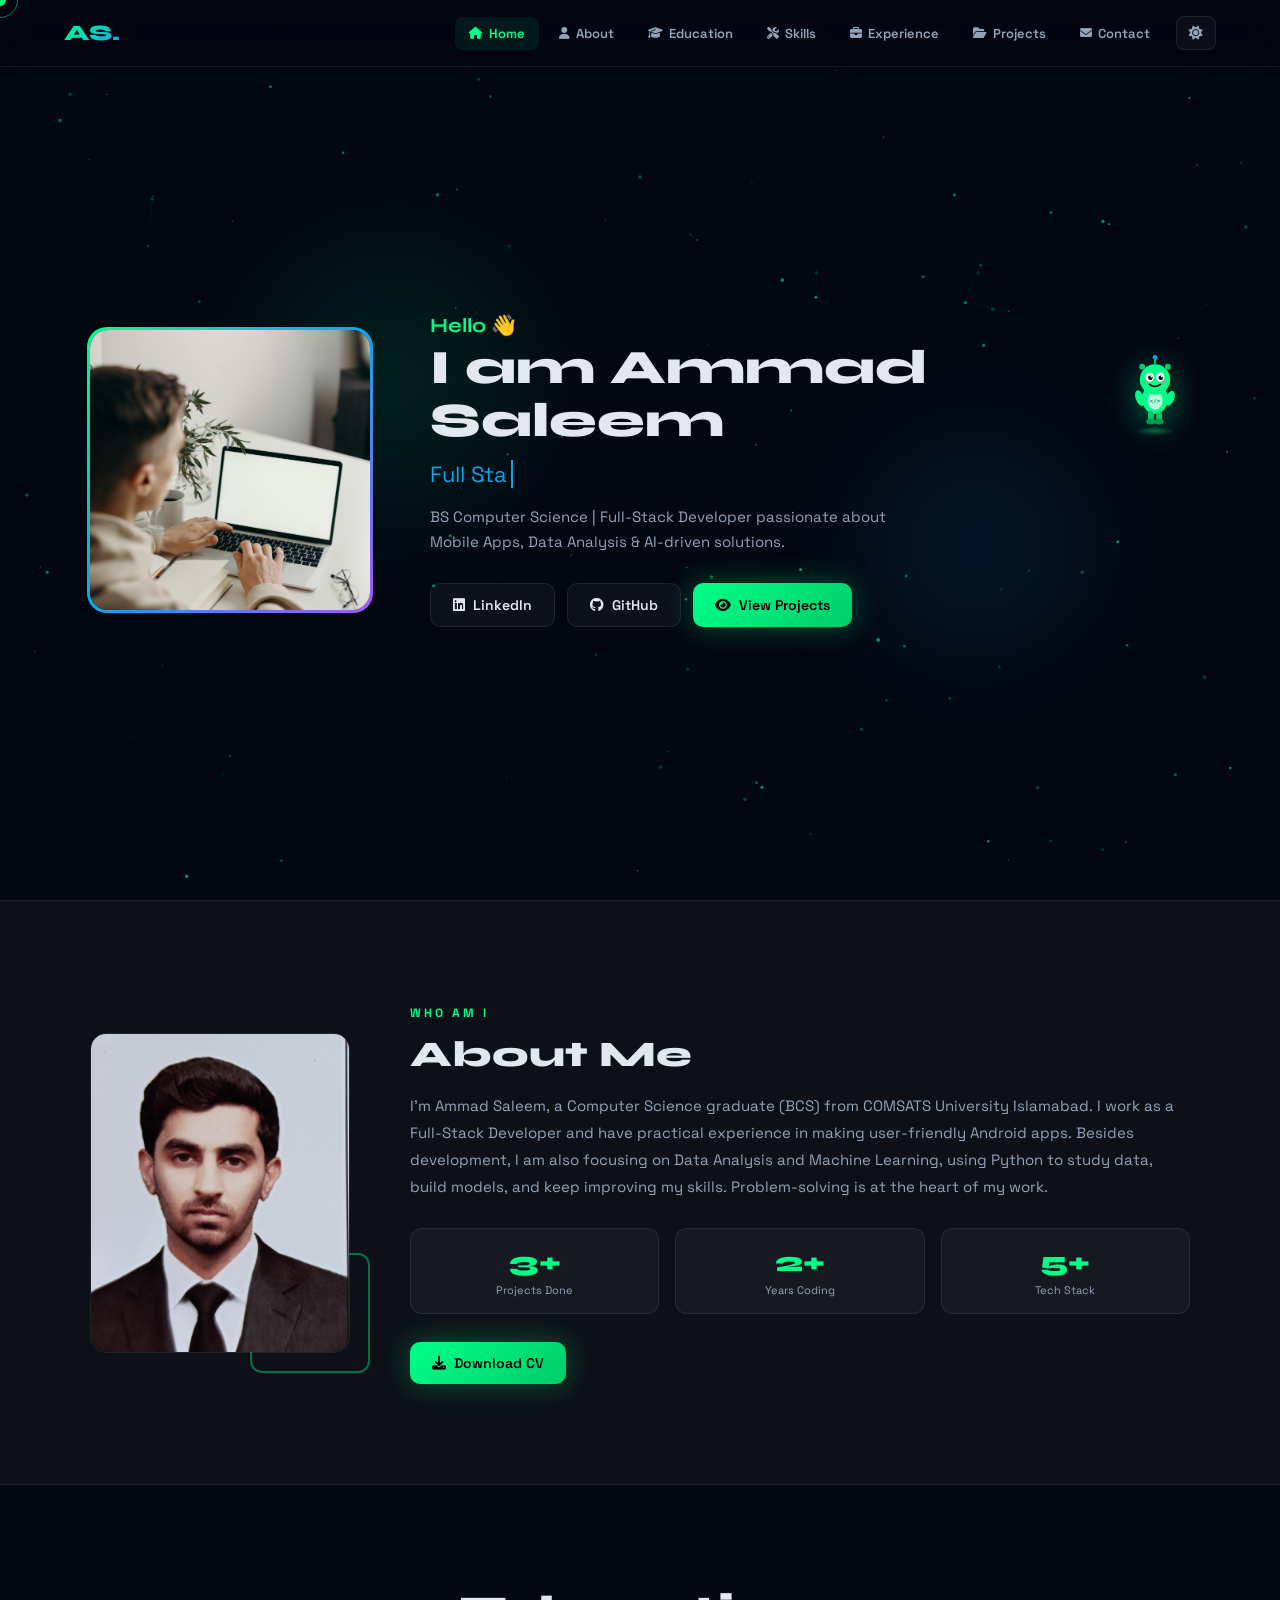
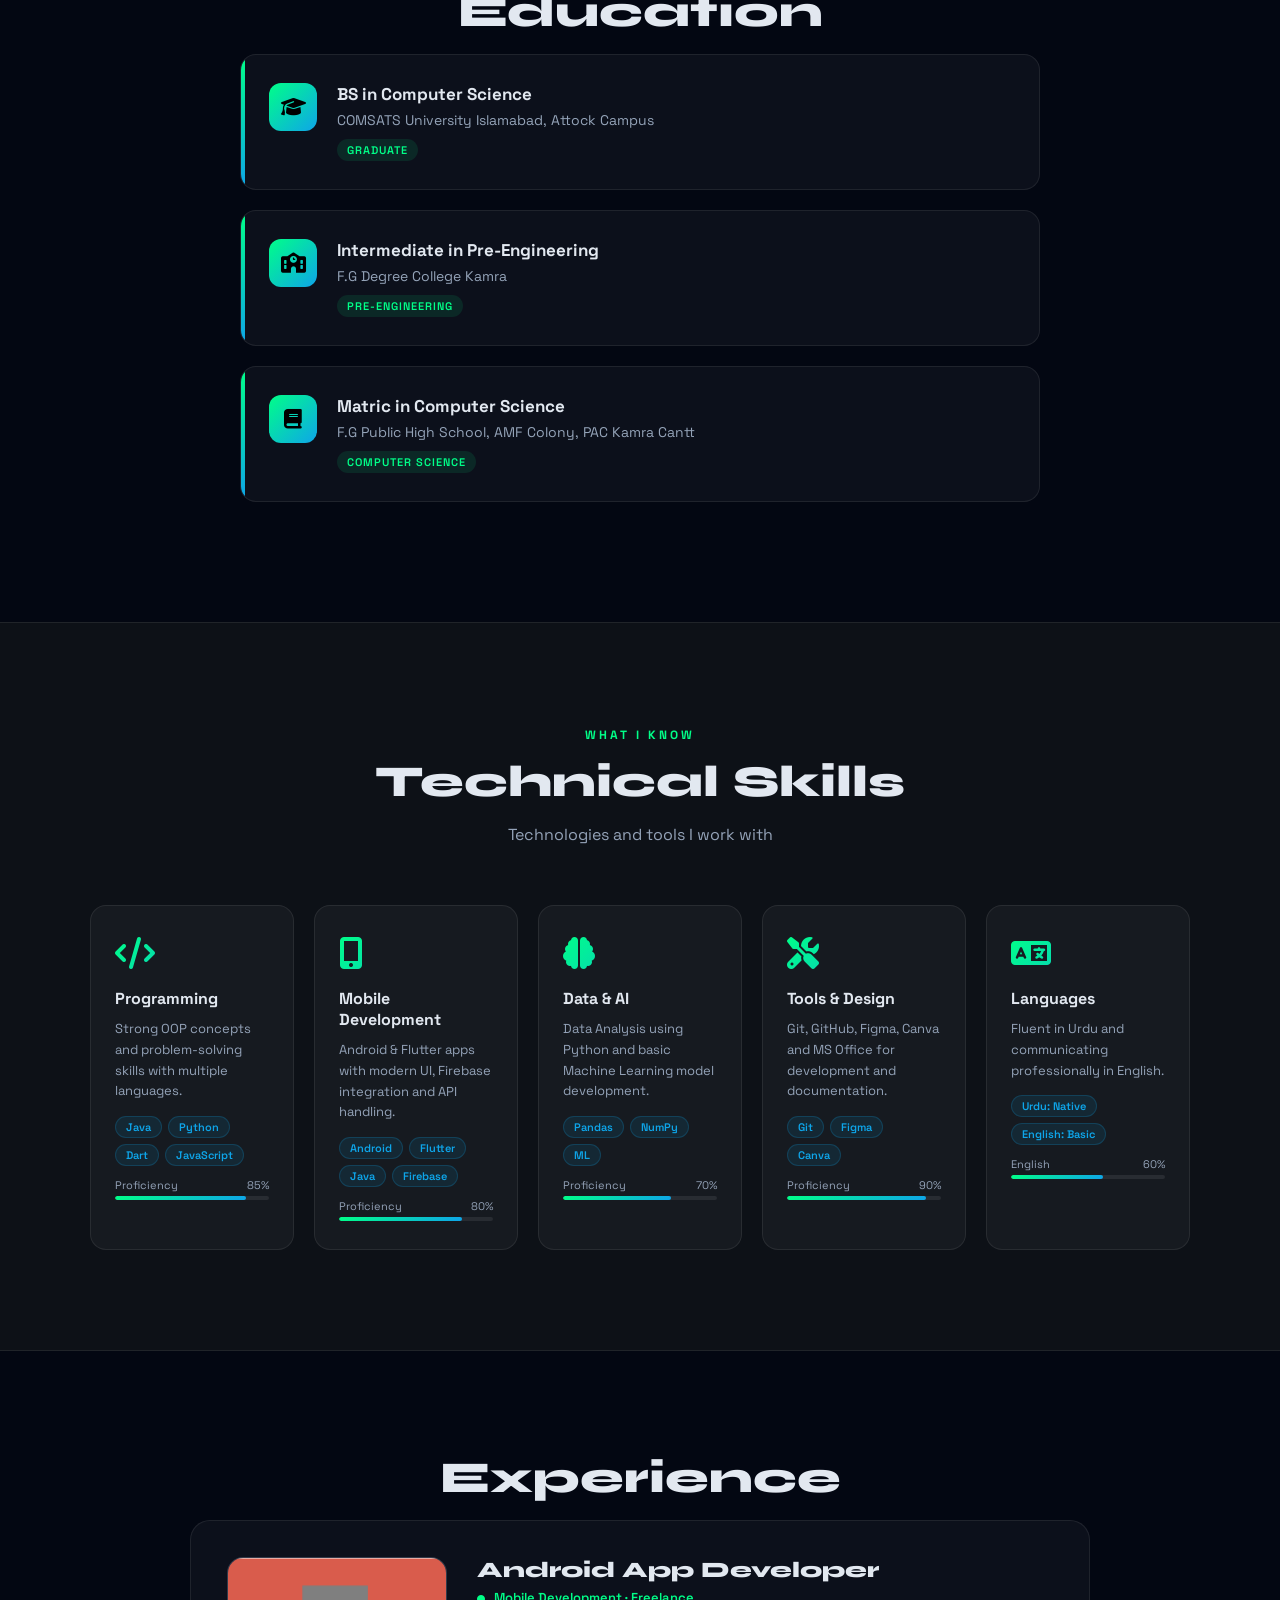
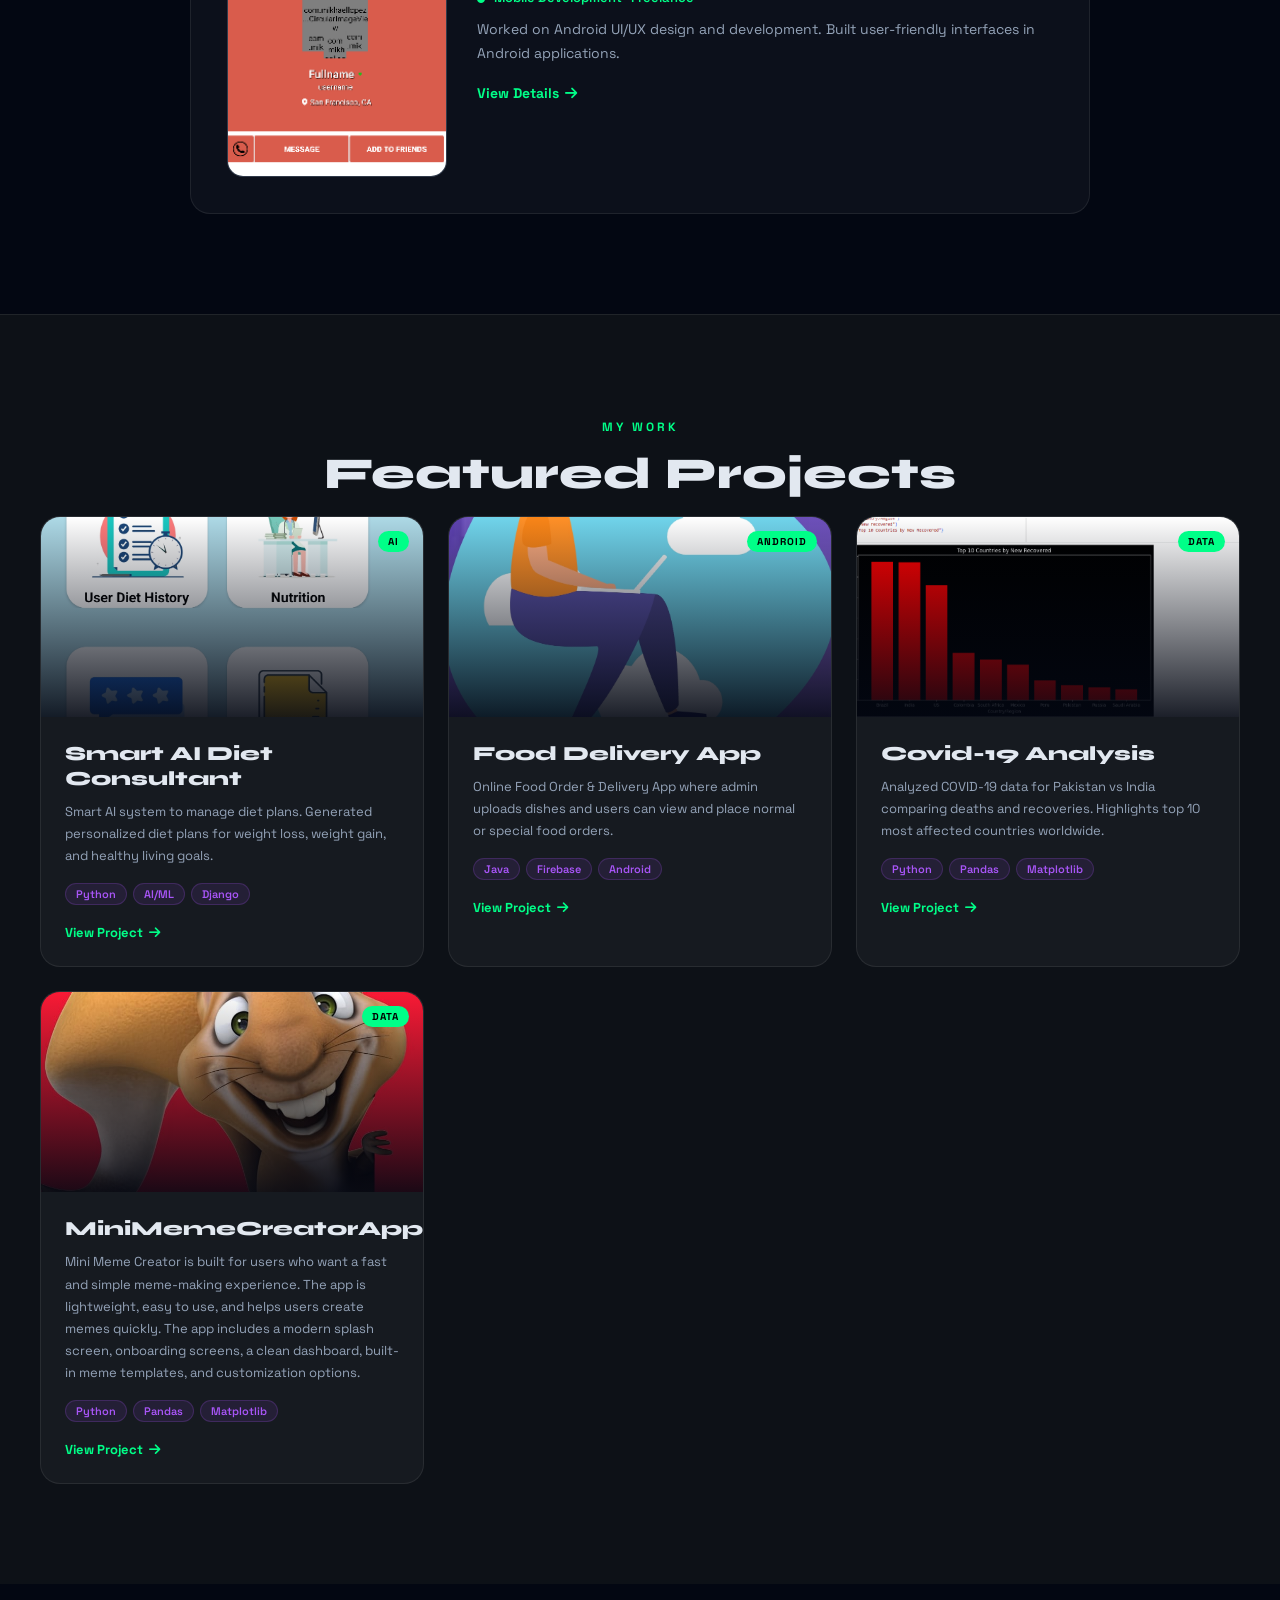
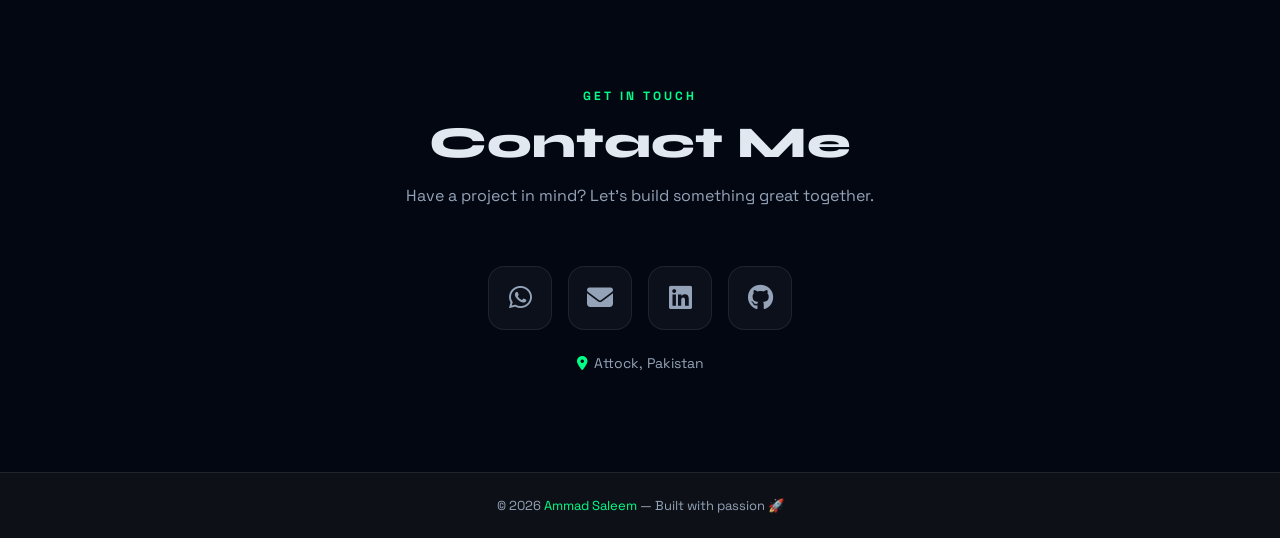
==== commit ccf5aac6: "update" ====
--- a/index.html
+++ b/index.html
@@ -468,6 +468,11 @@
                 <div class="project-img-wrap"><img src="img/img5.png" alt="Covid Analysis"><div class="project-overlay"></div><span class="project-badge">Data</span></div>
                 <div class="project-body"><h3>Covid-19 Analysis</h3><p>Analyzed COVID-19 data for Pakistan vs India comparing deaths and recoveries. Highlights top 10 most affected countries worldwide.</p><div class="project-tags"><span class="ptag">Python</span><span class="ptag">Pandas</span><span class="ptag">Matplotlib</span></div><a href="covid19.html" class="project-link" target="_blank">View Project <i class="fas fa-arrow-right"></i></a></div>
             </div>
+              <div class="project-card reveal" style="transition-delay:0.3s">
+                <div class="project-img-wrap"><img src="img/miniapp3.jpeg" alt="Covid Analysis"><div class="project-overlay"></div><span class="project-badge">Data</span></div>
+                <div class="project-body"><h3>MiniMemeCreatorApp</h3><p>Mini Meme Creator is built for users who want a fast and simple meme-making experience. The app is lightweight, easy to use, and helps users create memes quickly.
+The app includes a modern splash screen, onboarding screens, a clean dashboard, built-in meme templates, and customization options.</p><div class="project-tags"><span class="ptag">Python</span><span class="ptag">Pandas</span><span class="ptag">Matplotlib</span></div><a href="minimemecreator.html" class="project-link" target="_blank">View Project <i class="fas fa-arrow-right"></i></a></div>
+            </div>
         </div>
     </div>
 </section>
